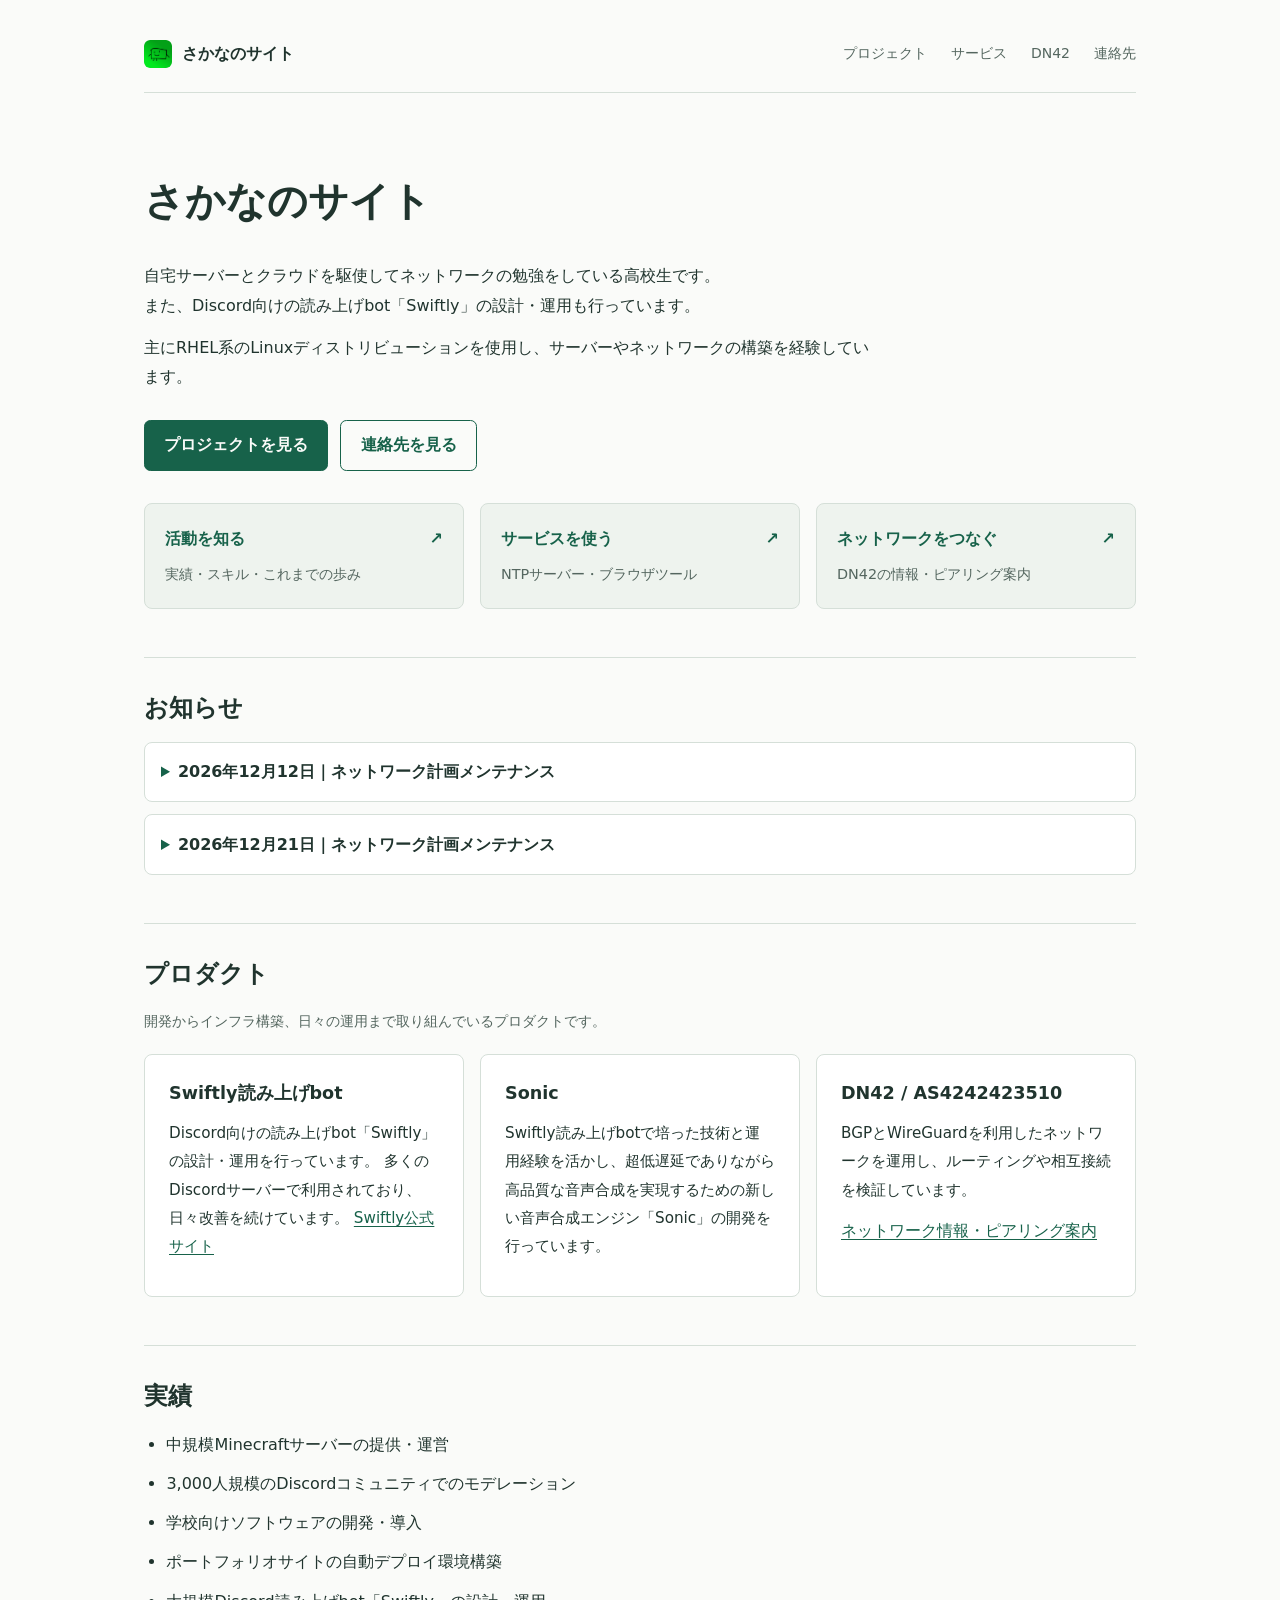
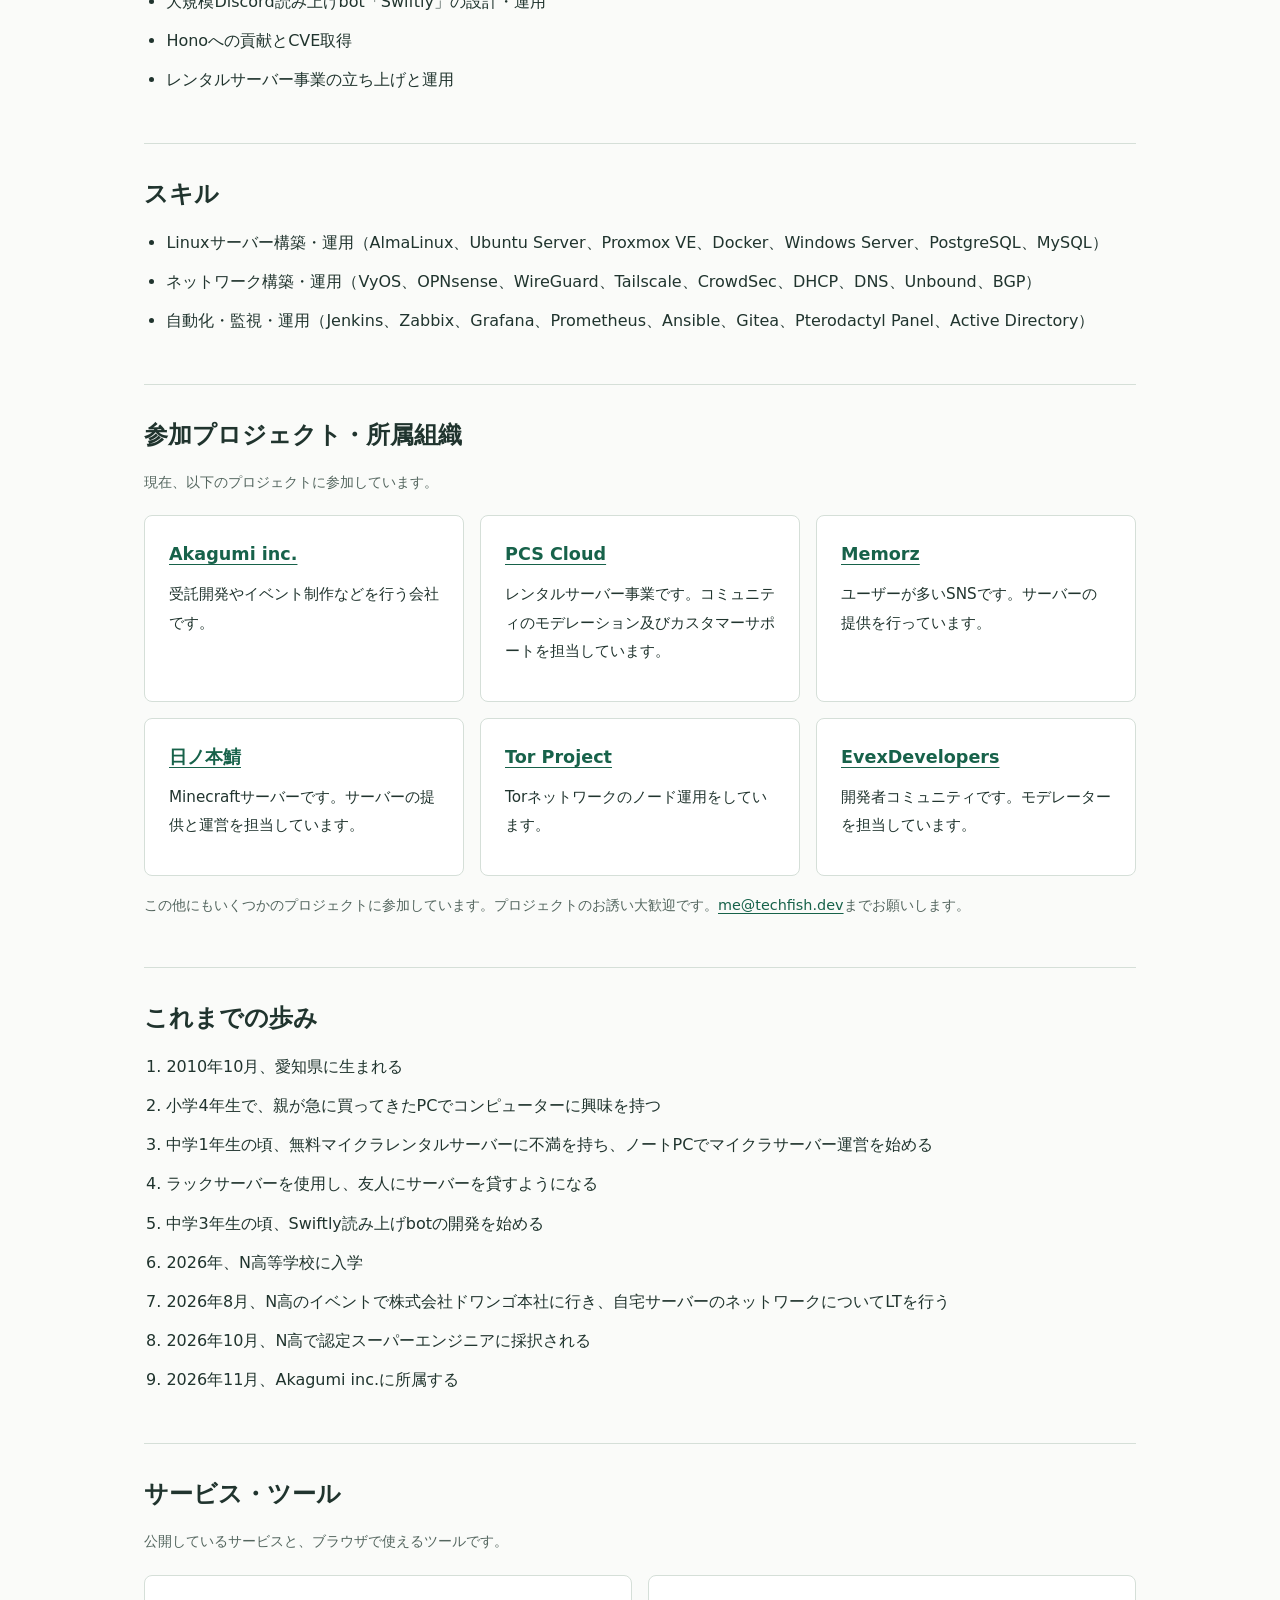
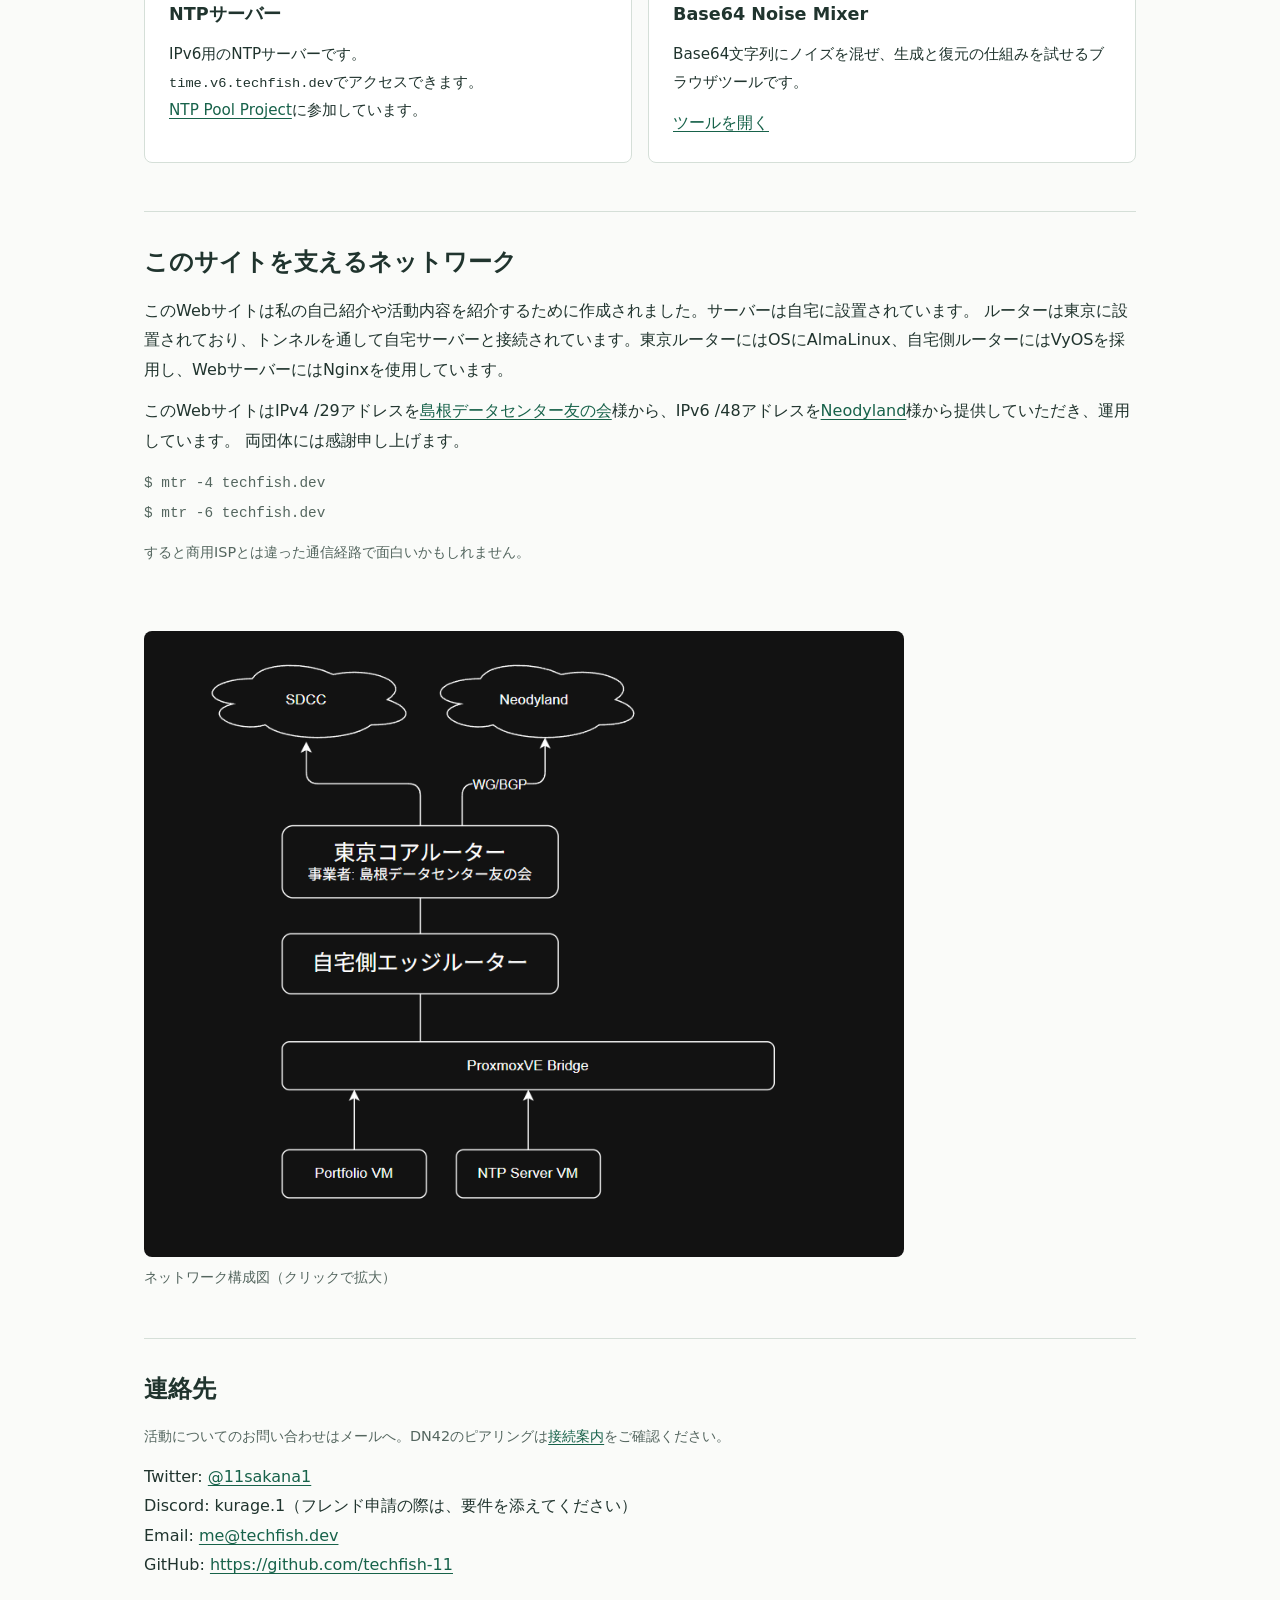
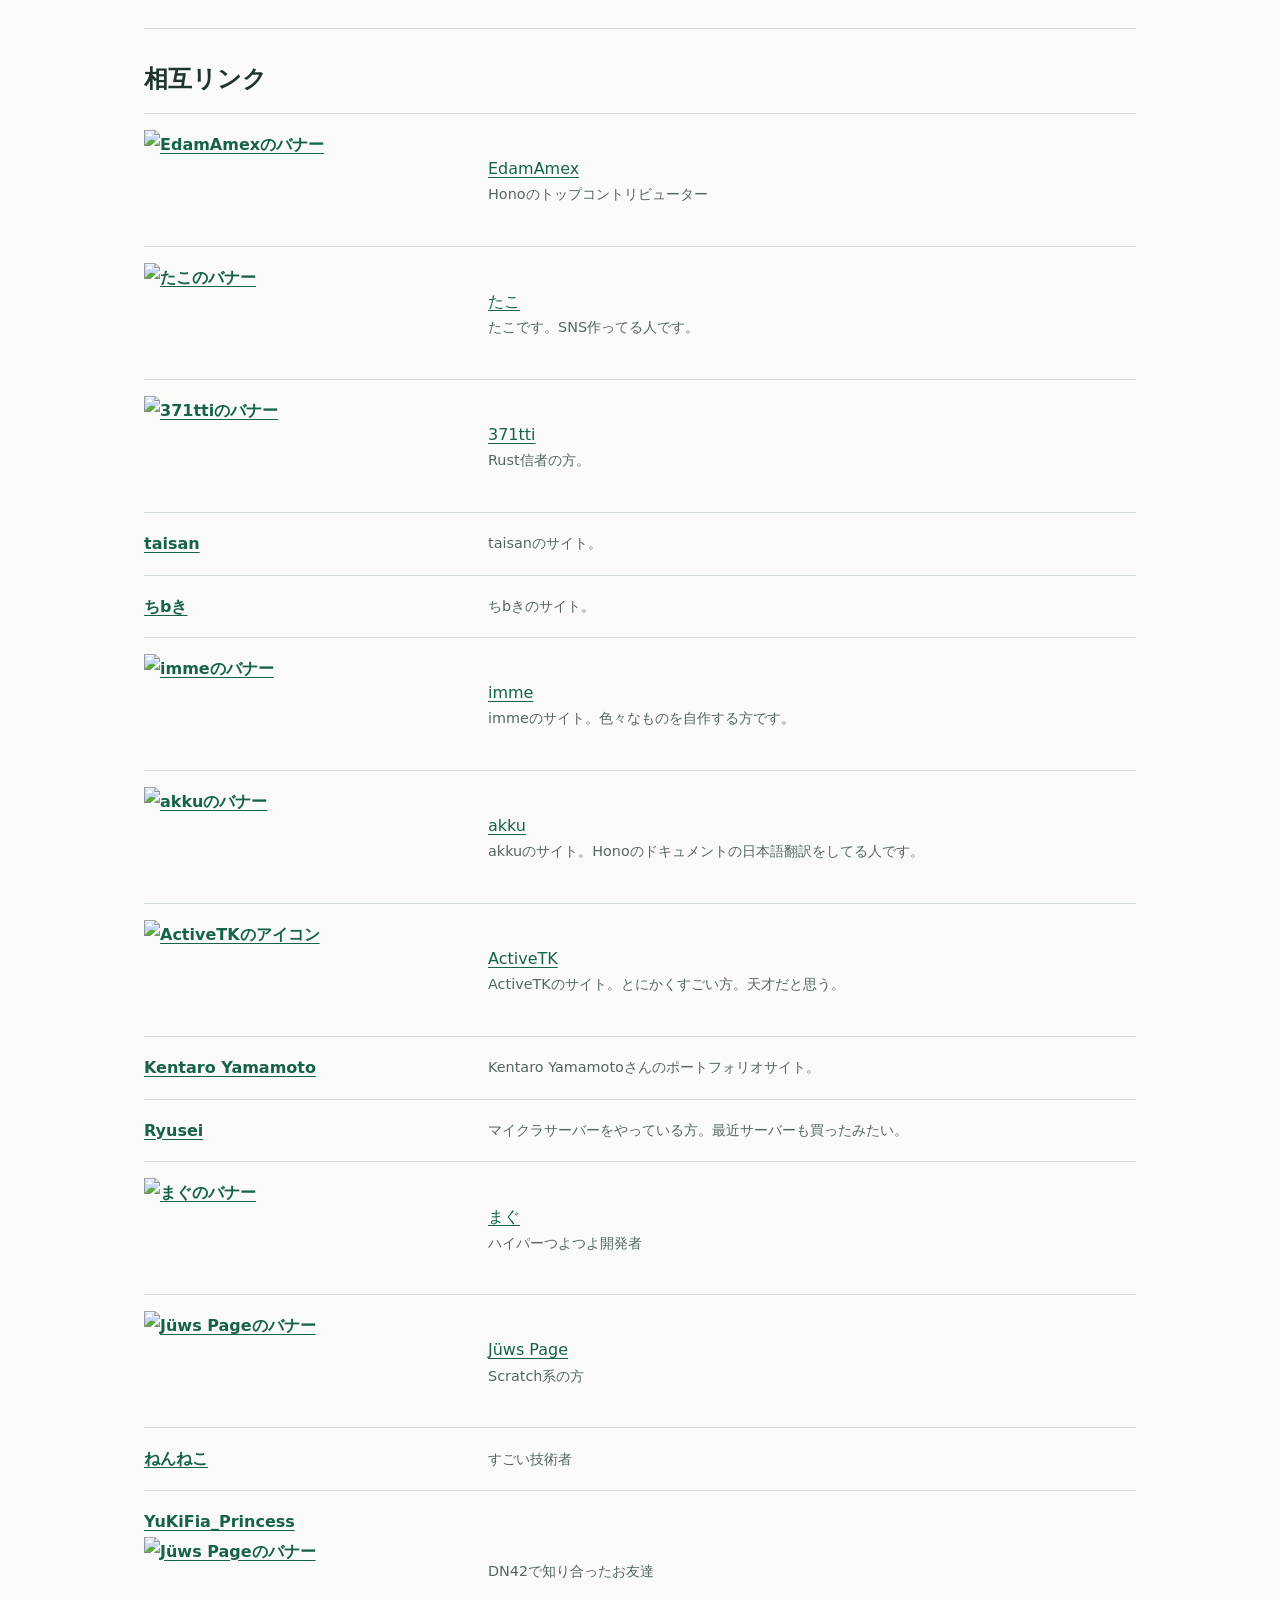
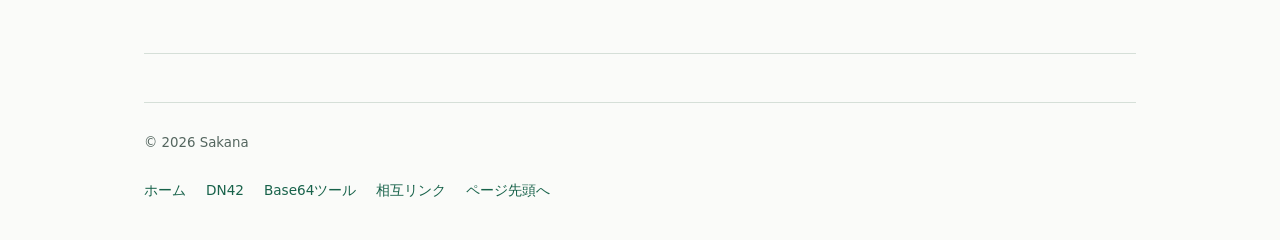
==== index.html @ 382dc741 "新しい経歴情報を追加：N高での認定スーパーエンジニア採択とAkagumi inc.への所属を記載" ====
<!DOCTYPE html>
<html lang="ja">
<head>
  <meta charset="utf-8">
  <meta name="viewport" content="width=device-width, initial-scale=1">

  <title>さかなのサイト</title>
  <meta
    name="description"
    content="さかなの個人サイトです。ホームサーバー、ネットワーク、Web開発など、取り組んでいることを紹介しています。"
  >
  <meta name="robots" content="index, follow, max-image-preview:large, max-snippet:-1, max-video-preview:-1">
  <meta name="author" content="Sakana">
  <meta name="theme-color" content="#ffffff" media="(prefers-color-scheme: light)">
  <meta name="theme-color" content="#181a1b" media="(prefers-color-scheme: dark)">
  <meta name="color-scheme" content="light dark">

  <link rel="canonical" href="https://techfish.dev/">
  <link rel="icon" href="/favicon.ico" sizes="any">

  <meta property="og:type" content="profile">
  <meta property="og:locale" content="ja_JP">
  <meta property="og:site_name" content="さかなのサイト">
  <meta property="og:title" content="さかなのサイト">
  <meta property="og:description" content="ホームサーバー、ネットワーク、Web開発など、取り組んでいることを紹介しています。">
  <meta property="og:url" content="https://techfish.dev/">
  <meta property="profile:username" content="techfish-11">
  <meta name="twitter:card" content="summary">
  <meta name="twitter:title" content="さかなのサイト">
  <meta name="twitter:description" content="ホームサーバー、ネットワーク、Web開発など、取り組んでいることを紹介しています。">

  <script type="application/ld+json">
  {
    "@context": "https://schema.org",
    "@graph": [
      {
        "@type": "WebSite",
        "@id": "https://techfish.dev/#website",
        "url": "https://techfish.dev/",
        "name": "さかなのサイト",
        "description": "ホームサーバー、ネットワーク、Web開発などについて紹介する個人サイト",
        "inLanguage": "ja-JP",
        "publisher": { "@id": "https://techfish.dev/#person" }
      },
      {
        "@type": "ProfilePage",
        "@id": "https://techfish.dev/#profile",
        "url": "https://techfish.dev/",
        "name": "さかなのプロフィール",
        "isPartOf": { "@id": "https://techfish.dev/#website" },
        "mainEntity": { "@id": "https://techfish.dev/#person" },
        "inLanguage": "ja-JP"
      },
      {
        "@type": "Person",
        "@id": "https://techfish.dev/#person",
        "name": "Sakana",
        "url": "https://techfish.dev/",
        "knowsAbout": ["Linux", "サーバー構築", "ネットワーク", "情報セキュリティ", "Web開発", "Discord Bot"],
        "sameAs": [
          "https://github.com/techfish-11",
          "https://twitter.com/11sakana1"
        ]
      }
    ]
  }
  </script>

  <link rel="stylesheet" href="/assets/site.css">
</head>

<body>
  <a class="skip-link" href="#main-content">本文へ移動</a>
  <header class="site-header">
    <a class="site-brand" href="/" aria-label="さかなのサイト ホーム">
      <img src="/favicon.ico" alt="" width="28" height="28" decoding="async">
      <span>さかなのサイト</span>
    </a>
    <nav class="site-nav" aria-label="メインナビゲーション">
      <a href="#projects">プロジェクト</a>
      <a href="#services">サービス</a>
      <a href="/dn42/">DN42</a>
      <a href="#contact">連絡先</a>
    </nav>
  </header>

  <main id="main-content" tabindex="-1">
    <section id="about" class="hero">
      <h1>さかなのサイト</h1>

      <p>
        自宅サーバーとクラウドを駆使してネットワークの勉強をしている高校生です。<br />
        また、Discord向けの読み上げbot「Swiftly」の設計・運用も行っています。
      </p>

      <p>
        主にRHEL系のLinuxディストリビューションを使用し、サーバーやネットワークの構築を経験しています。
      </p>
      <div class="hero-actions">
        <a class="button" href="#projects">プロジェクトを見る</a>
        <a class="button button--secondary" href="#contact">連絡先を見る</a>
      </div>
      <nav class="quick-links" aria-label="目的別の案内">
        <a href="#achievements"><strong>活動を知る <span aria-hidden="true">↗</span></strong><span>実績・スキル・これまでの歩み</span></a>
        <a href="#services"><strong>サービスを使う <span aria-hidden="true">↗</span></strong><span>NTPサーバー・ブラウザツール</span></a>
        <a href="/dn42/"><strong>ネットワークをつなぐ <span aria-hidden="true">↗</span></strong><span>DN42の情報・ピアリング案内</span></a>
      </nav>
    </section>

    <section id="news" aria-labelledby="news-heading">
      <h2 id="news-heading">お知らせ</h2>

      <details class="notice">
        <summary>2026年12月12日｜ネットワーク計画メンテナンス</summary>
        <div class="notice__body">
          <p>2026年12月12日8時から20時に、上流ネットワークのメンテナンスが行われるため、ポートフォリオとNTPサーバーが一時的に利用不可能になります。</p>
        </div>
      </details>
      <details class="notice">
        <summary>2026年12月21日｜ネットワーク計画メンテナンス</summary>
        <div class="notice__body">
          <p>2026年12月21日8時から20時に、上流ネットワークのメンテナンスが行われるため、ポートフォリオとNTPサーバーが一時的に利用不可能になります。</p>
        </div>
      </details>

    </section>

    <section id="projects">
      <h2>プロダクト</h2>
      <p class="section-intro">開発からインフラ構築、日々の運用まで取り組んでいるプロダクトです。</p>
      <div class="project-grid">
      <article id="swiftly" class="card">
      <h3>Swiftly読み上げbot</h3>

      <p>
        Discord向けの読み上げbot「Swiftly」の設計・運用を行っています。
        多くのDiscordサーバーで利用されており、日々改善を続けています。
        <a href="https://swiftlybot.com" target="_blank" rel="noopener noreferrer">Swiftly公式サイト</a>
      </p>
      </article>

      <article id="sakana-net" class="card">
      <h3>Sonic</h3>

      <p>
        Swiftly読み上げbotで培った技術と運用経験を活かし、超低遅延でありながら高品質な音声合成を実現するための新しい音声合成エンジン「Sonic」の開発を行っています。
      </p>
      </article>

      <article class="card">
        <h3>DN42 / AS4242423510</h3>
        <p>BGPとWireGuardを利用したネットワークを運用し、ルーティングや相互接続を検証しています。</p>
        <a href="/dn42/">ネットワーク情報・ピアリング案内</a>
      </article>
      </div>
    </section>

    <section id="achievements">
      <h2>実績</h2>

      <ul class="plain-list">
        <li>中規模Minecraftサーバーの提供・運営</li>
        <li>3,000人規模のDiscordコミュニティでのモデレーション</li>
        <li>学校向けソフトウェアの開発・導入</li>
        <li>ポートフォリオサイトの自動デプロイ環境構築</li>
        <li>大規模Discord読み上げbot「Swiftly」の設計・運用</li>
        <li>Honoへの貢献とCVE取得</li>
        <li>レンタルサーバー事業の立ち上げと運用</li>
      </ul>
    </section>

    <section id="skills">
      <h2>スキル</h2>

      <ul class="plain-list">
        <li>Linuxサーバー構築・運用（AlmaLinux、Ubuntu Server、Proxmox VE、Docker、Windows Server、PostgreSQL、MySQL）</li>
        <li>ネットワーク構築・運用（VyOS、OPNsense、WireGuard、Tailscale、CrowdSec、DHCP、DNS、Unbound、BGP）</li>
        <li>自動化・監視・運用（Jenkins、Zabbix、Grafana、Prometheus、Ansible、Gitea、Pterodactyl Panel、Active Directory）</li>
      </ul>
    </section>

    <section id="join-projects" aria-labelledby="join-projects-heading">
      <h2 id="join-projects-heading">参加プロジェクト・所属組織</h2>
      <p class="section-intro">現在、以下のプロジェクトに参加しています。</p>

      <ul class="project-grid" role="list">
        <li class="card">
          <h3><a href="https://akagumi.co.jp/" target="_blank" rel="noopener noreferrer">Akagumi inc.</a></h3>
          <p>受託開発やイベント制作などを行う会社です。</p>
        </li>

        <li class="card">
          <h3><a href="https://pcs-cloud.jp/" target="_blank" rel="noopener noreferrer">PCS Cloud</a></h3>
          <p>レンタルサーバー事業です。コミュニティのモデレーション及びカスタマーサポートを担当しています。</p>
        </li>
        <li class="card">
          <h3><a href="https://collapse.jp/" target="_blank" rel="noopener noreferrer">Memorz</a></h3>
          <p>ユーザーが多いSNSです。サーバーの提供を行っています。</p>
        </li>
        <li class="card">
          <h3><a href="https://discord.gg/bRQgBYSH5R" target="_blank" rel="noopener noreferrer">日ノ本鯖</a></h3>
          <p>Minecraftサーバーです。サーバーの提供と運営を担当しています。</p>
        </li>
        <li class="card">
          <h3><a href="https://www.torproject.org/" target="_blank" rel="noopener noreferrer">Tor Project</a></h3>
          <p>Torネットワークのノード運用をしています。</p>
        </li>
        <li class="card">
          <h3><a href="https://evex.land" target="_blank" rel="noopener noreferrer">EvexDevelopers</a></h3>
          <p>開発者コミュニティです。モデレーターを担当しています。</p>
        </li>
      </ul>
      <p class="note">この他にもいくつかのプロジェクトに参加しています。プロジェクトのお誘い大歓迎です。<a href="mailto:me@techfish.dev">me@techfish.dev</a>までお願いします。</p>

    </section>

    <section id="life">
      <h2>これまでの歩み</h2>

      <ol class="plain-list">
        <li>2010年10月、愛知県に生まれる</li>
        <li>小学4年生で、親が急に買ってきたPCでコンピューターに興味を持つ</li>
        <li>中学1年生の頃、無料マイクラレンタルサーバーに不満を持ち、ノートPCでマイクラサーバー運営を始める</li>
        <li>ラックサーバーを使用し、友人にサーバーを貸すようになる</li>
        <li>中学3年生の頃、Swiftly読み上げbotの開発を始める</li>
        <li>2026年、N高等学校に入学</li>
        <li>2026年8月、N高のイベントで株式会社ドワンゴ本社に行き、自宅サーバーのネットワークについてLTを行う</li>
        <li>2026年10月、N高で認定スーパーエンジニアに採択される</li>
        <li>2026年11月、Akagumi inc.に所属する</li>
      </ol>
    </section>

    <section id="services">
      <h2>サービス・ツール</h2>
      <p class="section-intro">公開しているサービスと、ブラウザで使えるツールです。</p>
      <div class="project-grid">

      <article id="ntp-server" class="card">
      <h3>NTPサーバー</h3>

      <p>
        IPv6用のNTPサーバーです。<br />
        <code>time.v6.techfish.dev</code>でアクセスできます。<br />
        <a href="https://www.ntppool.org/scores/2402:2f60:c202:201:be24:11ff:fe12:a8ed" target="_blank" rel="noopener noreferrer">NTP Pool Project</a>に参加しています。
      </p>
      </article>

      <article class="card">
        <h3>Base64 Noise Mixer</h3>
        <p>Base64文字列にノイズを混ぜ、生成と復元の仕組みを試せるブラウザツールです。</p>
        <a href="/base64.html">ツールを開く</a>
      </article>
      </div>
    </section>

    <section id="network">
      <h2>このサイトを支えるネットワーク</h2>
      <p>
        このWebサイトは私の自己紹介や活動内容を紹介するために作成されました。サーバーは自宅に設置されています。
        ルーターは東京に設置されており、トンネルを通して自宅サーバーと接続されています。東京ルーターにはOSにAlmaLinux、自宅側ルーターにはVyOSを採用し、WebサーバーにはNginxを使用しています。
      </p>
      <p>
        このWebサイトはIPv4 /29アドレスを<a href="https://www.sdconw.com/" target="_blank" rel="noopener noreferrer">島根データセンター友の会</a>様から、IPv6 /48アドレスを<a href="https://neody.ad.jp/" target="_blank" rel="noopener noreferrer">Neodyland</a>様から提供していただき、運用しています。
        両団体には感謝申し上げます。
      </p>

      <code class="note">$ mtr -4 techfish.dev</code>
      <br />
      <code class="note">$ mtr -6 techfish.dev</code>
      <p class="note">すると商用ISPとは違った通信経路で面白いかもしれません。</p>

      <br />

      <figure>
        <a href="/images/network-diagram.png" target="_blank" rel="noopener noreferrer">
          <img src="/images/network-diagram.png" alt="ネットワーク構成図" loading="lazy" decoding="async">
        </a>
        <figcaption>ネットワーク構成図（クリックで拡大）</figcaption>
      </figure>
    </section>

    <section id="contact">
      <h2>連絡先</h2>
      <p class="section-intro">活動についてのお問い合わせはメールへ。DN42のピアリングは<a href="/dn42/#peering">接続案内</a>をご確認ください。</p>

      <p>
        Twitter: <a href="https://twitter.com/11sakana1" target="_blank" rel="noopener noreferrer">@11sakana1</a>
        <br>
        Discord: kurage.1（フレンド申請の際は、要件を添えてください）
        <br>
        Email: <a href="mailto:me@techfish.dev">me@techfish.dev</a>
        <br>
        GitHub: <a href="https://github.com/techfish-11" target="_blank" rel="noopener noreferrer">https://github.com/techfish-11</a>
      </p>
    </section>

    <section id="links">
      <h2>相互リンク</h2>

      <div class="friend-links">
        <article class="friend-link">
          <a class="friend-link__banner" href="https://edamamex.dev/" target="_blank" rel="noopener noreferrer"><img src="https://cdn.edamamex.dev/banner.png?external" alt="EdamAmexのバナー" loading="lazy" decoding="async" referrerpolicy="no-referrer"></a>
          <div class="friend-link__body"><a href="https://edamamex.dev/" target="_blank" rel="noopener noreferrer">EdamAmex</a><p>Honoのトップコントリビューター</p></div>
        </article>
        <article class="friend-link">
          <a class="friend-link__banner" href="https://info.takos.jp/" target="_blank" rel="noopener noreferrer"><img src="https://info.takos.jp/banner.png" alt="たこのバナー" loading="lazy" decoding="async" referrerpolicy="no-referrer"></a>
          <div class="friend-link__body"><a href="https://info.takos.jp/" target="_blank" rel="noopener noreferrer">たこ</a><p>たこです。SNS作ってる人です。</p></div>
        </article>
        <article class="friend-link">
          <a class="friend-link__banner" href="https://371tti.net/" target="_blank" rel="noopener noreferrer"><img src="https://371tti.net/banner.png" alt="371ttiのバナー" loading="lazy" decoding="async" referrerpolicy="no-referrer"></a>
          <div class="friend-link__body"><a href="https://371tti.net/" target="_blank" rel="noopener noreferrer">371tti</a><p>Rust信者の方。</p></div>
        </article>
        <article class="friend-link">
          <a class="friend-link__banner" href="https://taisan11.dev/" target="_blank" rel="noopener noreferrer">taisan</a>
          <div class="friend-link__body"><p>taisanのサイト。</p></div>
        </article>
        <article class="friend-link">
          <a class="friend-link__banner" href="https://prmgg.github.io/" target="_blank" rel="noopener noreferrer">ちbき</a>
          <div class="friend-link__body"><p>ちbきのサイト。</p></div>
        </article>
        <article class="friend-link">
          <a class="friend-link__banner" href="https://imme.kotoca.net/" target="_blank" rel="noopener noreferrer"><img src="https://imme.kotoca.net/banner.png" alt="immeのバナー" loading="lazy" decoding="async" referrerpolicy="no-referrer"></a>
          <div class="friend-link__body"><a href="https://imme.kotoca.net/" target="_blank" rel="noopener noreferrer">imme</a><p>immeのサイト。色々なものを自作する方です。</p></div>
        </article>
        <article class="friend-link">
          <a class="friend-link__banner" href="https://akku1139.github.io/" target="_blank" rel="noopener noreferrer"><img src="https://akku1139.github.io/banners/320x100.png" alt="akkuのバナー" loading="lazy" decoding="async" referrerpolicy="no-referrer"></a>
          <div class="friend-link__body"><a href="https://akku1139.github.io/" target="_blank" rel="noopener noreferrer">akku</a><p>akkuのサイト。Honoのドキュメントの日本語翻訳をしてる人です。</p></div>
        </article>
        <article class="friend-link">
          <a class="friend-link__banner" href="https://activetk.jp/" target="_blank" rel="noopener noreferrer"><img src="https://www.activetk.jp/icon/index_150_150.ico" alt="ActiveTKのアイコン" loading="lazy" decoding="async" referrerpolicy="no-referrer"></a>
          <div class="friend-link__body"><a href="https://activetk.jp/" target="_blank" rel="noopener noreferrer">ActiveTK</a><p>ActiveTKのサイト。とにかくすごい方。天才だと思う。</p></div>
        </article>
        <article class="friend-link">
          <a class="friend-link__banner" href="https://serken.tech/" target="_blank" rel="noopener noreferrer">Kentaro Yamamoto</a>
          <div class="friend-link__body"><p>Kentaro Yamamotoさんのポートフォリオサイト。</p></div>
        </article>
        <article class="friend-link">
          <a class="friend-link__banner" href="https://ryusei.space/" target="_blank" rel="noopener noreferrer">Ryusei</a>
          <div class="friend-link__body"><p>マイクラサーバーをやっている方。最近サーバーも買ったみたい。</p></div>
        </article>
        <article class="friend-link">
          <a class="friend-link__banner" href="https://m4gu.dev/" target="_blank" rel="noopener noreferrer"><img src="https://m4gu.dev/magu.png" alt="まぐのバナー" loading="lazy" decoding="async" referrerpolicy="no-referrer"></a>
          <div class="friend-link__body"><a href="https://m4gu.dev/" target="_blank" rel="noopener noreferrer">まぐ</a><p>ハイパーつよつよ開発者</p></div>
        </article>
        <article class="friend-link">
          <a class="friend-link__banner" href="https://drsb.f5.si/" target="_blank" rel="noopener noreferrer"><img src="https://drsb.f5.si/img/banner.png" alt="Jüws Pageのバナー" loading="lazy" decoding="async" referrerpolicy="no-referrer"></a>
          <div class="friend-link__body"><a href="https://drsb.f5.si/" target="_blank" rel="noopener noreferrer">Jüws Page</a><p>Scratch系の方</p></div>
        </article>
        <article class="friend-link">
          <a class="friend-link__banner" href="https://nennneko5787.net/" target="_blank" rel="noopener noreferrer">ねんねこ</a>
          <div class="friend-link__body"><p>すごい技術者</p></div>
        </article>
        <article class="friend-link">
          <a class="friend-link__banner" href="https://www.xiaohuang.xyz/ " target="_blank" rel="noopener noreferrer">YuKiFia_Princess<img src="https://cdn.yukifia.moe/www.xiaohuang.xyz/favicon.ico" alt="Jüws Pageのバナー" loading="lazy" decoding="async" referrerpolicy="no-referrer"></a>
          <div class="friend-link__body"><p>DN42で知り合ったお友達</p></div>
        </article>

      </div>
    </section>
  </main>

  <footer>
    <small>© 2026 Sakana</small>
    <nav aria-label="フッターナビゲーション"><a href="/">ホーム</a><a href="/dn42/">DN42</a><a href="/base64.html">Base64ツール</a><a href="/#links">相互リンク</a><a href="#main-content">ページ先頭へ</a></nav>
  </footer>
<!-- Google tag (gtag.js) -->
<script async src="https://www.googletagmanager.com/gtag/js?id=G-7VX4RYVRDR"></script>
<script>
  window.dataLayer = window.dataLayer || [];
  function gtag(){dataLayer.push(arguments);}
  gtag('js', new Date());

  gtag('config', 'G-7VX4RYVRDR');
</script>
</body>
</html>
---- assets/site.css ----
:root {
  color-scheme: light dark;
  --background: #fafbf9;
  --surface: #ffffff;
  --text: #20342e;
  --muted: #54665f;
  --link: #17624a;
  --border: #d5dfd8;
  --soft: #eef3ee;
}

@media (prefers-color-scheme: dark) {
  :root {
    --background: #141c19;
    --surface: #1b2621;
    --text: #e4ece6;
    --muted: #b0c1b6;
    --link: #91d8b7;
    --border: #3d5145;
    --soft: #24362c;
  }
}

* { box-sizing: border-box; }
html { scroll-behavior: smooth; }
body {
  max-width: 1040px;
  margin: 0 auto;
  padding: 2rem 1.5rem;
  color: var(--text);
  background: var(--background);
  font-family: system-ui, -apple-system, BlinkMacSystemFont, "Segoe UI", "Noto Sans JP", sans-serif;
  line-height: 1.85;
  overflow-wrap: anywhere;
}
header { padding-bottom: 1.5rem; border-bottom: 1px solid var(--border); }
.site-name { margin: 0; font-size: 1.25rem; font-weight: 750; }
.site-name, .site-name a { color: var(--text); text-decoration: none; }
.site-name span { margin-left: 1rem; color: var(--muted); font-size: .7rem; letter-spacing: .14em; }
nav { display: flex; flex-wrap: wrap; gap: .5rem 1.25rem; margin-top: 1rem; }
nav a { padding: .35rem 0; text-decoration: none; }
nav a:hover { text-decoration: underline; }
.site-header {
  display: flex;
  align-items: center;
  justify-content: space-between;
  flex-wrap: wrap;
  gap: .75rem 2rem;
  padding-bottom: 1rem;
}
.site-brand {
  display: inline-flex;
  align-items: center;
  gap: .65rem;
  min-height: 44px;
  color: var(--text);
  font-size: 1rem;
  font-weight: 700;
  text-decoration: none;
  white-space: nowrap;
}
.site-brand img { display: block; flex-shrink: 0; border-radius: 6px; }
.site-brand:hover { color: var(--link); }
.site-nav { align-items: center; gap: .25rem 1.5rem; margin: 0; }
.site-nav a {
  display: inline-flex;
  align-items: center;
  min-height: 44px;
  color: var(--muted);
  font-size: .875rem;
  font-weight: 500;
  white-space: nowrap;
}
.site-nav a:hover { color: var(--link); }
main { padding: 2rem 0 3rem; }
main:focus { outline: none; }
section { scroll-margin-top: 1.5rem; }
section + section { margin-top: 3rem; padding-top: 2rem; border-top: 1px solid var(--border); }
h1 { font-size: clamp(1.75rem, 5vw, 2.5rem); line-height: 1.35; }
h2 { margin: 0 0 1rem; font-size: 1.5rem; line-height: 1.5; }
h3 { margin: 0 0 .75rem; font-size: 1.1rem; line-height: 1.6; }
p { margin: .75rem 0; }
a { color: var(--link); text-underline-offset: .2em; }
a:hover { text-decoration-thickness: 2px; }
a:focus-visible, summary:focus-visible { outline: 3px solid var(--link); outline-offset: 4px; border-radius: 2px; }
.eyebrow { color: var(--muted); font-size: .75rem; font-weight: 700; letter-spacing: .16em; }
.hero { padding-top: 1rem; }
.hero h2 { margin: 1rem 0 1.5rem; font-size: clamp(1.9rem, 5vw, 3.3rem); letter-spacing: -.03em; line-height: 1.45; }
.hero > p:not(.eyebrow) { max-width: 46rem; }
.hero-actions { display: flex; flex-wrap: wrap; gap: .75rem; margin: 1.75rem 0 2rem; }
.button { display: inline-flex; align-items: center; justify-content: center; min-height: 44px; padding: .6rem 1.2rem; border: 1px solid var(--link); border-radius: .4rem; background: var(--link); color: var(--background); font-weight: 650; text-decoration: none; }
.button--secondary { color: var(--link); background: transparent; }
.quick-links { display: grid; grid-template-columns: repeat(3, minmax(0, 1fr)); gap: 1rem; }
.quick-links a { display: flex; flex-direction: column; gap: .5rem; padding: 1.25rem; background: var(--soft); border: 1px solid var(--border); border-radius: .5rem; }
.quick-links strong { display: flex; justify-content: space-between; gap: .5rem; }
.quick-links a > span, .section-intro, .note { color: var(--muted); font-size: .9rem; }
.project-grid { display: grid; grid-template-columns: repeat(auto-fit, minmax(min(100%, 260px), 1fr)); gap: 1rem; margin-top: 1.25rem; padding-left: 0; list-style: none; }
.card { padding: 1.5rem; background: var(--surface); border: 1px solid var(--border); border-radius: .5rem; }
.card p { font-size: .95rem; }
.notice { border: 1px solid var(--border); background: var(--surface); border-radius: .5rem; overflow-wrap: anywhere; }
.notice + .notice { margin-top: .75rem; }
.notice summary { padding: .9rem 1rem; cursor: pointer; font-weight: 600; }
.notice summary::marker { color: var(--link); }
.notice summary:focus-visible { outline-offset: -3px; }
.notice[open] summary { border-bottom: 1px solid var(--border); }
.notice__body { padding: .25rem 1rem .75rem; }
.skip-link { position: absolute; top: 0; left: -9999px; padding: .75rem 1rem; color: var(--background); background: var(--text); z-index: 1; }
.skip-link:focus { left: 0; }
.plain-list { padding-left: 1.4rem; }
.plain-list li + li { margin-top: .6rem; }
figure { margin: 1.5rem 0 0; }
figure img { display: block; width: 100%; max-width: 760px; height: auto; border-radius: .5rem; }
figcaption { margin-top: .5rem; color: var(--muted); font-size: .85rem; }
code { font-family: ui-monospace, Consolas, monospace; font-size: .9em; }
.network-details { margin: 1rem 0 0; border-top: 1px solid var(--border); }
.network-details div { display: grid; grid-template-columns: minmax(9rem, 1fr) 2fr; gap: 1rem; padding: .75rem 0; border-bottom: 1px solid var(--border); }
.network-details dt { font-weight: 700; }
.network-details dd { min-width: 0; margin: 0; overflow-wrap: anywhere; }
.friend-links { margin-top: 1rem; }
.friend-link { display: flex; align-items: center; gap: 1.5rem; padding: 1rem 0; border-bottom: 1px solid var(--border); }
.friend-link:first-child { border-top: 1px solid var(--border); }
.friend-link__banner { flex: 0 0 320px; display: inline-block; font-weight: 700; }
.friend-link__banner img { display: block; width: 320px; max-width: 100%; height: 100px; object-fit: contain; object-position: left center; }
.friend-link__body { min-width: 0; }
.friend-link__body p { margin: 0; color: var(--muted); font-size: .9rem; line-height: 1.6; }
footer { padding-top: 1.5rem; color: var(--muted); border-top: 1px solid var(--border); }
footer nav { font-size: .85rem; }
@media (max-width: 700px) {
  body { padding: 1.25rem 1rem; }
  .quick-links { grid-template-columns: 1fr; }
  .quick-links a { padding: 1rem; }
  nav { gap: .25rem 1rem; }
  nav a { min-height: 44px; display: inline-flex; align-items: center; }
  .site-header { gap: .25rem; padding-bottom: .75rem; }
  .site-nav { width: 100%; gap: .25rem 1.25rem; }
  .friend-link { align-items: flex-start; flex-direction: column; gap: .75rem; }
  .friend-link__banner { flex-basis: auto; max-width: 100%; }
  .network-details div { grid-template-columns: 1fr; gap: .15rem; }
}
@media (prefers-reduced-motion: reduce) {
  html { scroll-behavior: auto; }
}
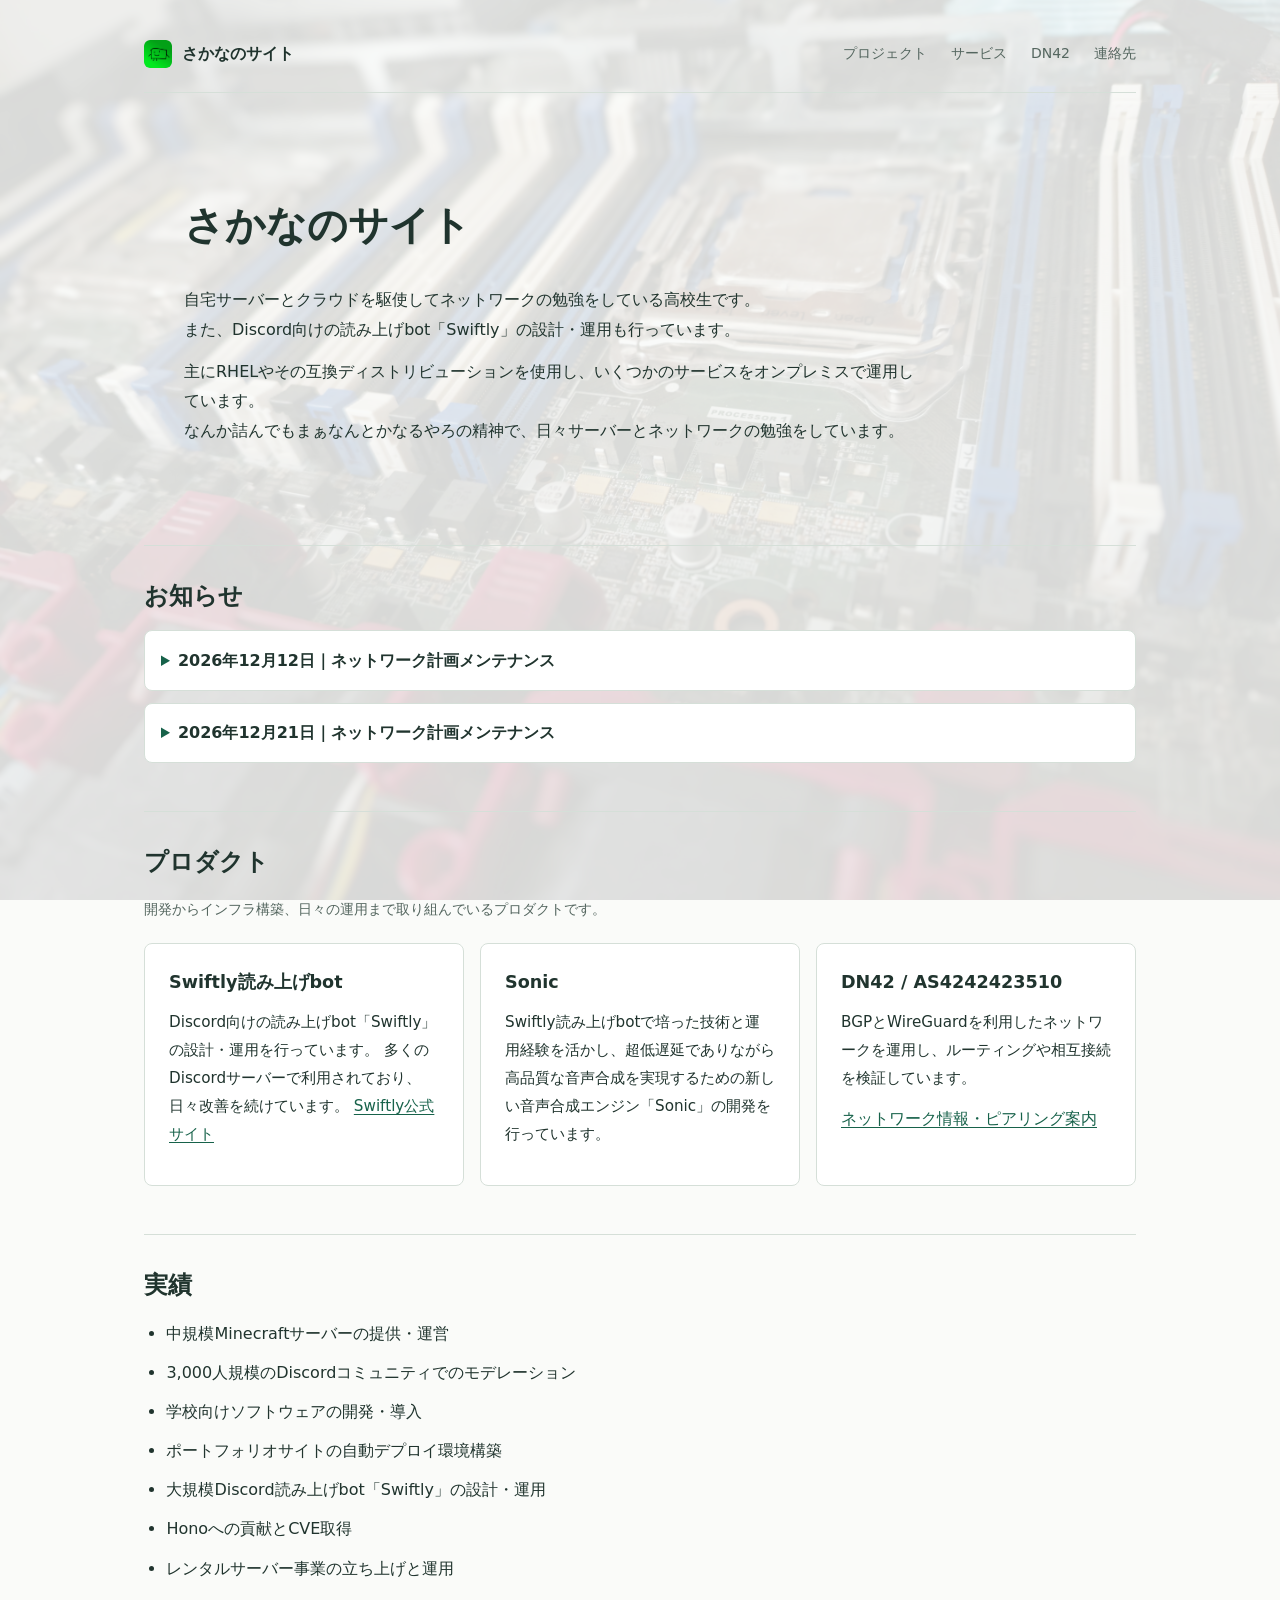
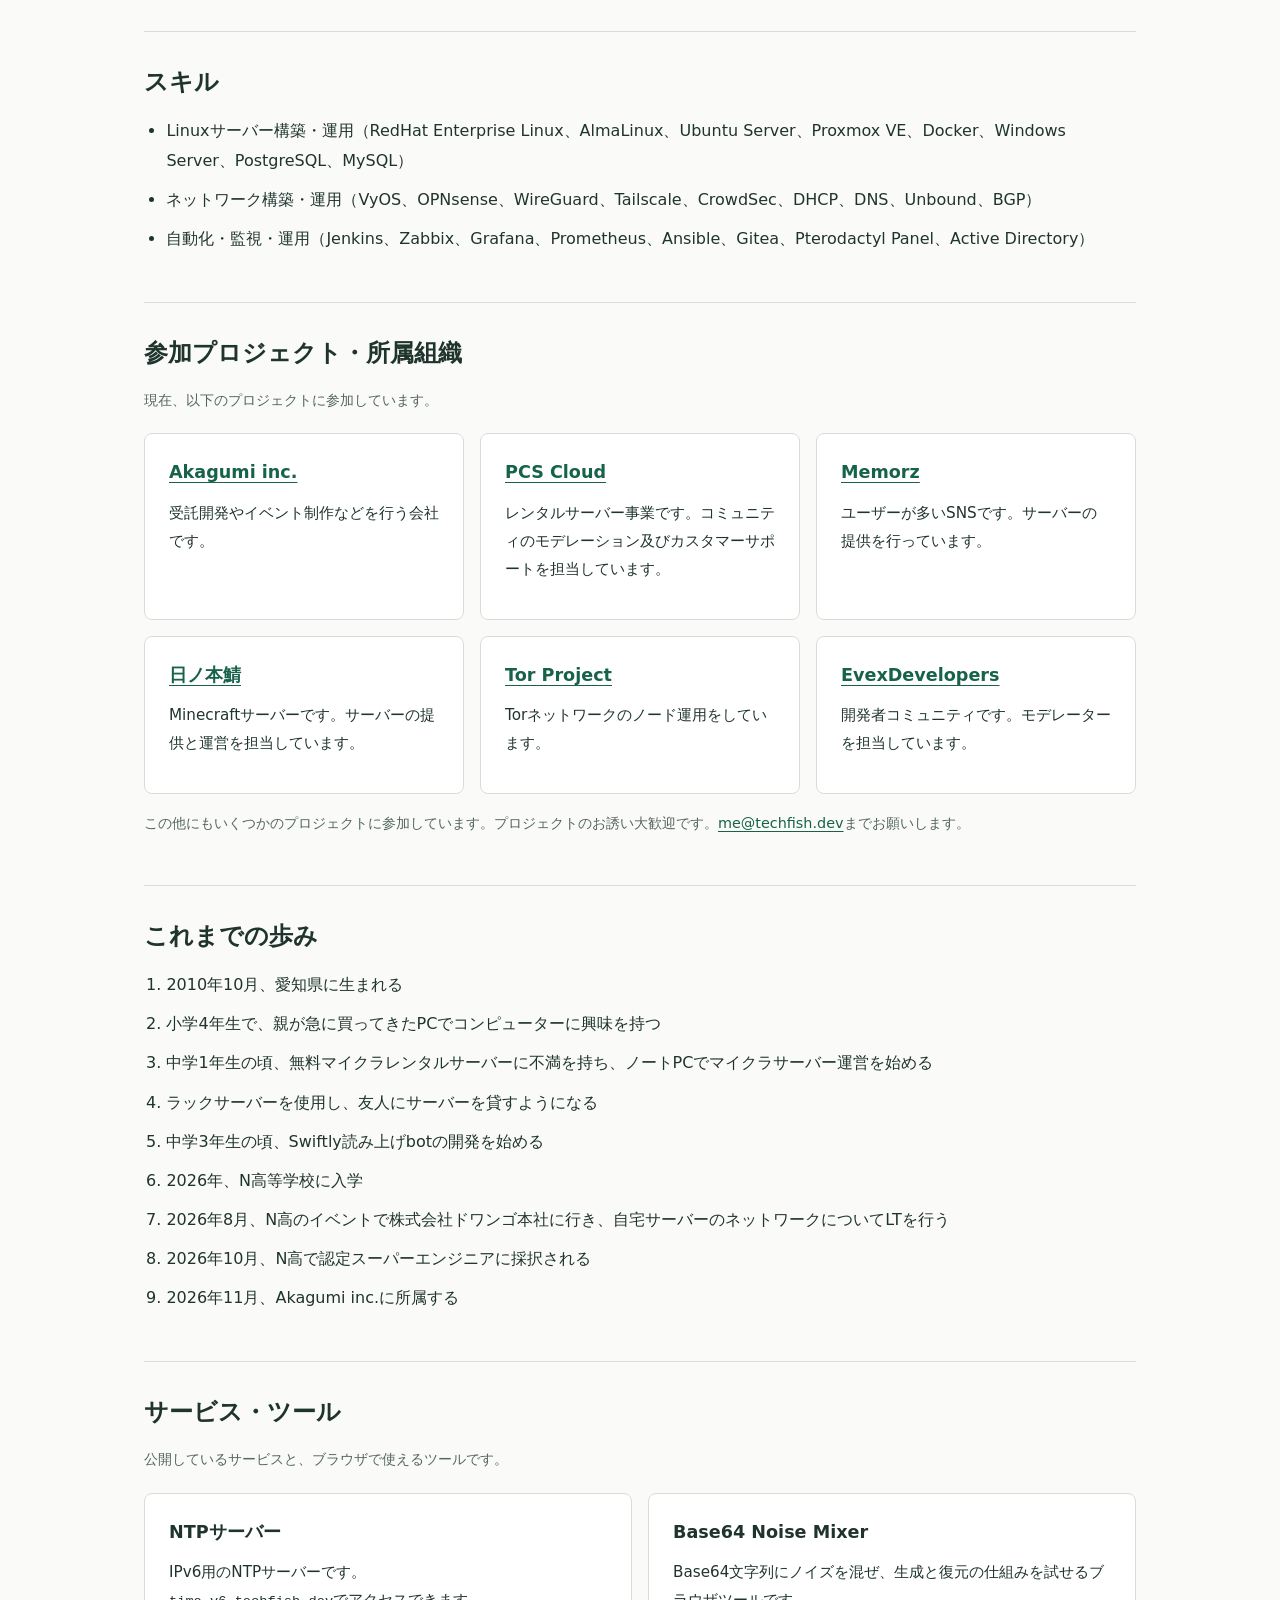
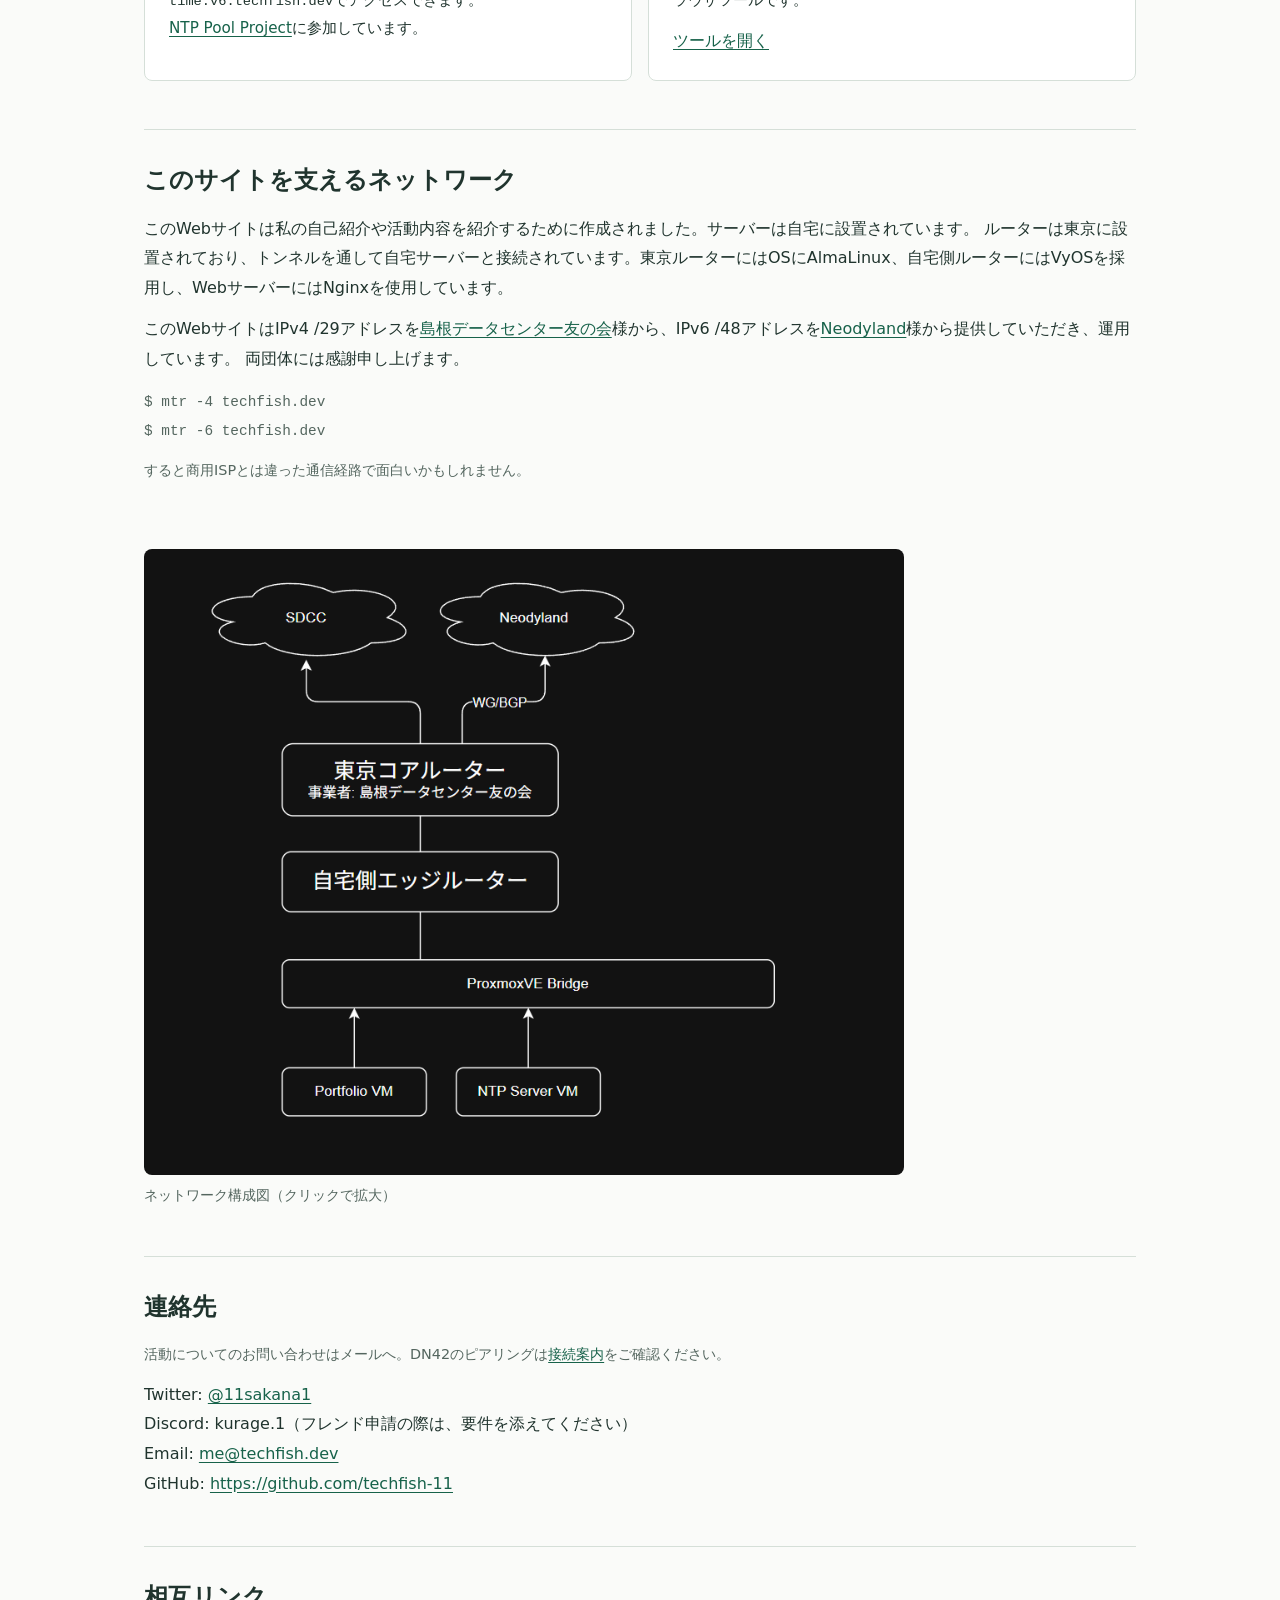
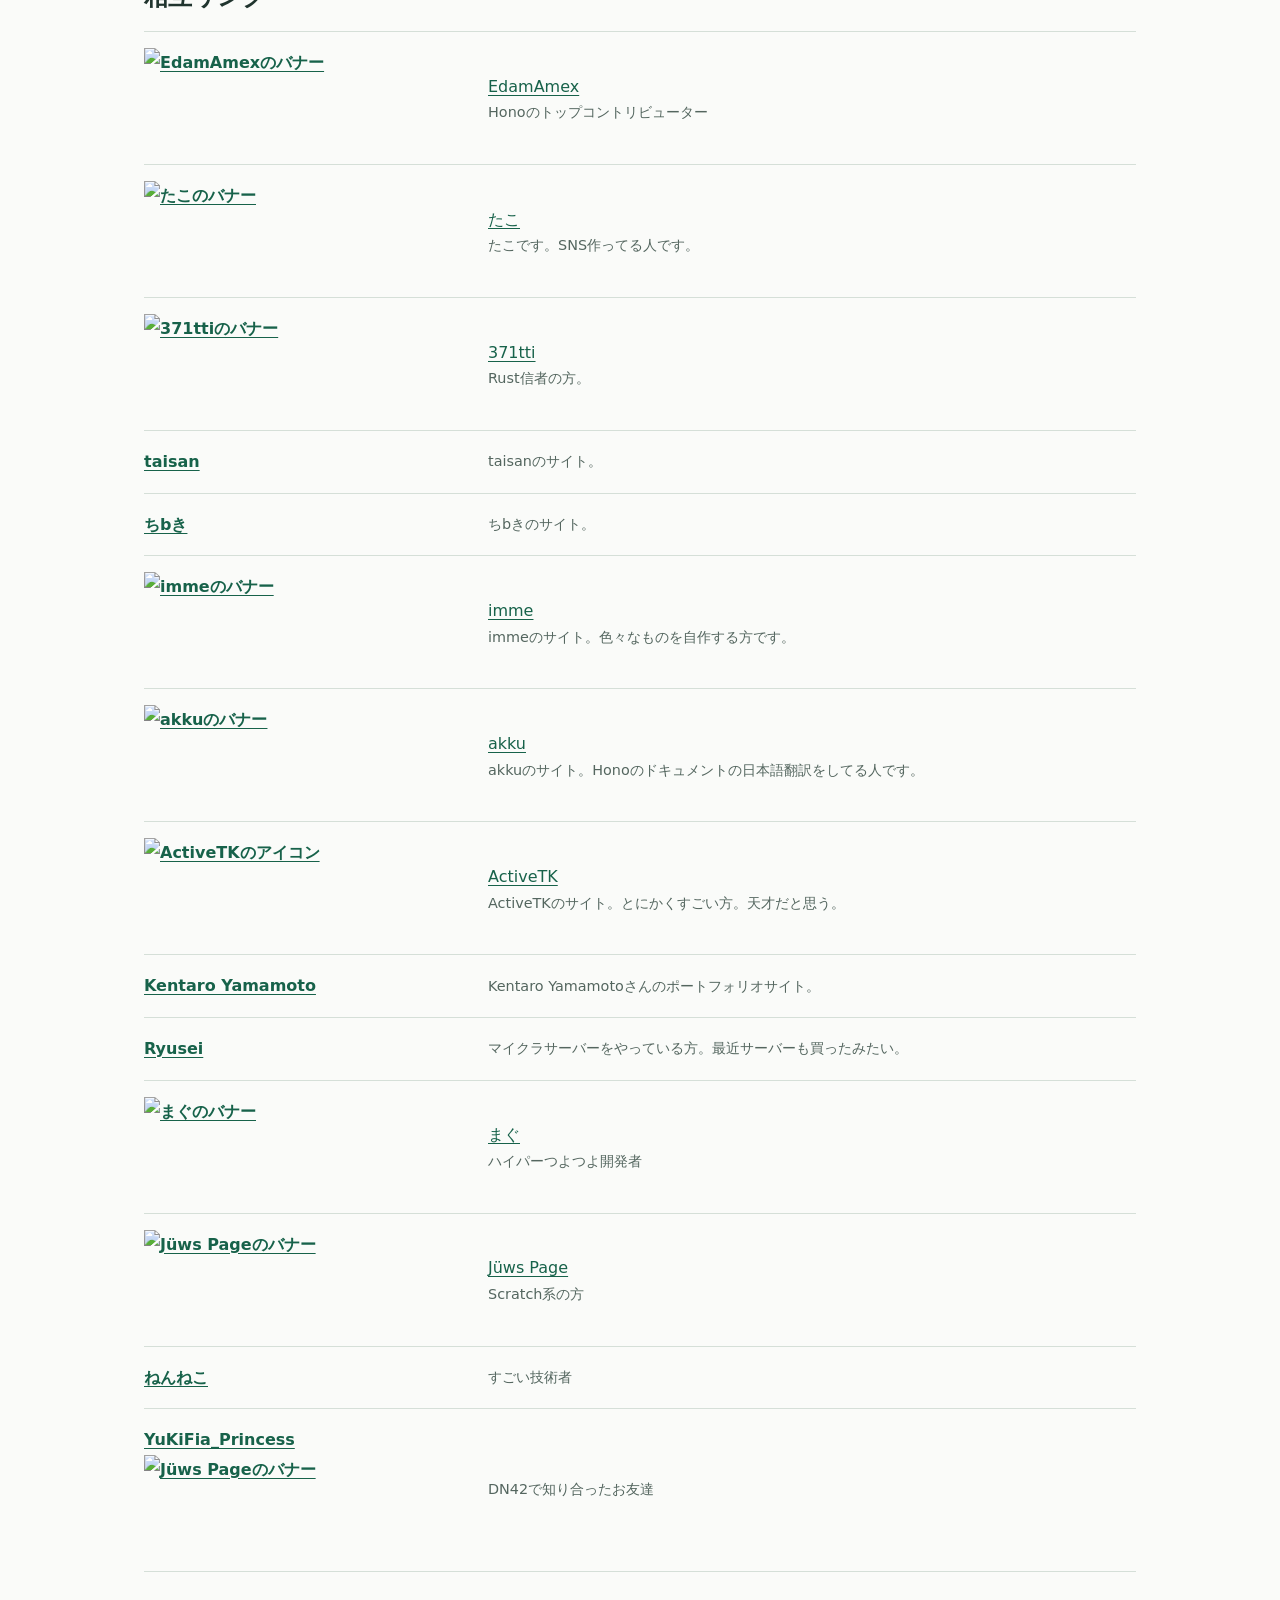
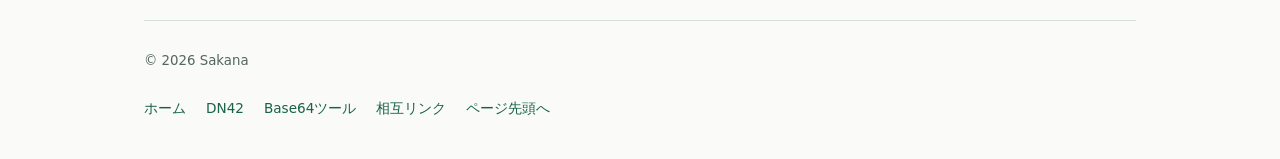
==== commit 19aa61a3: "背景画像を追加し、ボディのスタイルを更新。スキルセクションの説明を改善。" ====
--- a/index.html
+++ b/index.html
@@ -94,9 +94,10 @@
       </p>
 
       <p>
-        主にRHEL系のLinuxディストリビューションを使用し、サーバーやネットワークの構築を経験しています。
-      </p>
-      <div class="hero-actions">
+        主にRHELやその互換ディストリビューションを使用し、いくつかのサービスをオンプレミスで運用しています。<br />
+        なんか詰んでもまぁなんとかなるやろの精神で、日々サーバーとネットワークの勉強をしています。
+      </p>
+      <!-- <div class="hero-actions">
         <a class="button" href="#projects">プロジェクトを見る</a>
         <a class="button button--secondary" href="#contact">連絡先を見る</a>
       </div>
@@ -104,7 +105,7 @@
         <a href="#achievements"><strong>活動を知る <span aria-hidden="true">↗</span></strong><span>実績・スキル・これまでの歩み</span></a>
         <a href="#services"><strong>サービスを使う <span aria-hidden="true">↗</span></strong><span>NTPサーバー・ブラウザツール</span></a>
         <a href="/dn42/"><strong>ネットワークをつなぐ <span aria-hidden="true">↗</span></strong><span>DN42の情報・ピアリング案内</span></a>
-      </nav>
+      </nav> -->
     </section>
 
     <section id="news" aria-labelledby="news-heading">
@@ -173,7 +174,7 @@
       <h2>スキル</h2>
 
       <ul class="plain-list">
-        <li>Linuxサーバー構築・運用（AlmaLinux、Ubuntu Server、Proxmox VE、Docker、Windows Server、PostgreSQL、MySQL）</li>
+        <li>Linuxサーバー構築・運用（RedHat Enterprise Linux、AlmaLinux、Ubuntu Server、Proxmox VE、Docker、Windows Server、PostgreSQL、MySQL）</li>
         <li>ネットワーク構築・運用（VyOS、OPNsense、WireGuard、Tailscale、CrowdSec、DHCP、DNS、Unbound、BGP）</li>
         <li>自動化・監視・運用（Jenkins、Zabbix、Grafana、Prometheus、Ansible、Gitea、Pterodactyl Panel、Active Directory）</li>
       </ul>
--- a/assets/site.css
+++ b/assets/site.css
@@ -24,6 +24,7 @@
 * { box-sizing: border-box; }
 html { scroll-behavior: smooth; }
 body {
+  isolation: isolate;
   max-width: 1040px;
   margin: 0 auto;
   padding: 2rem 1.5rem;
@@ -32,6 +33,15 @@
   font-family: system-ui, -apple-system, BlinkMacSystemFont, "Segoe UI", "Noto Sans JP", sans-serif;
   line-height: 1.85;
   overflow-wrap: anywhere;
+}
+body::before {
+  content: "";
+  position: fixed;
+  inset: 0;
+  z-index: -1;
+  background: url("/images/bg.png") center / cover no-repeat;
+  opacity: .14;
+  pointer-events: none;
 }
 header { padding-bottom: 1.5rem; border-bottom: 1px solid var(--border); }
 .site-name { margin: 0; font-size: 1.25rem; font-weight: 750; }
@@ -84,7 +94,9 @@
 a:hover { text-decoration-thickness: 2px; }
 a:focus-visible, summary:focus-visible { outline: 3px solid var(--link); outline-offset: 4px; border-radius: 2px; }
 .eyebrow { color: var(--muted); font-size: .75rem; font-weight: 700; letter-spacing: .16em; }
-.hero { padding-top: 1rem; }
+.hero {
+  padding: clamp(1.25rem, 4vw, 2.5rem);
+}
 .hero h2 { margin: 1rem 0 1.5rem; font-size: clamp(1.9rem, 5vw, 3.3rem); letter-spacing: -.03em; line-height: 1.45; }
 .hero > p:not(.eyebrow) { max-width: 46rem; }
 .hero-actions { display: flex; flex-wrap: wrap; gap: .75rem; margin: 1.75rem 0 2rem; }
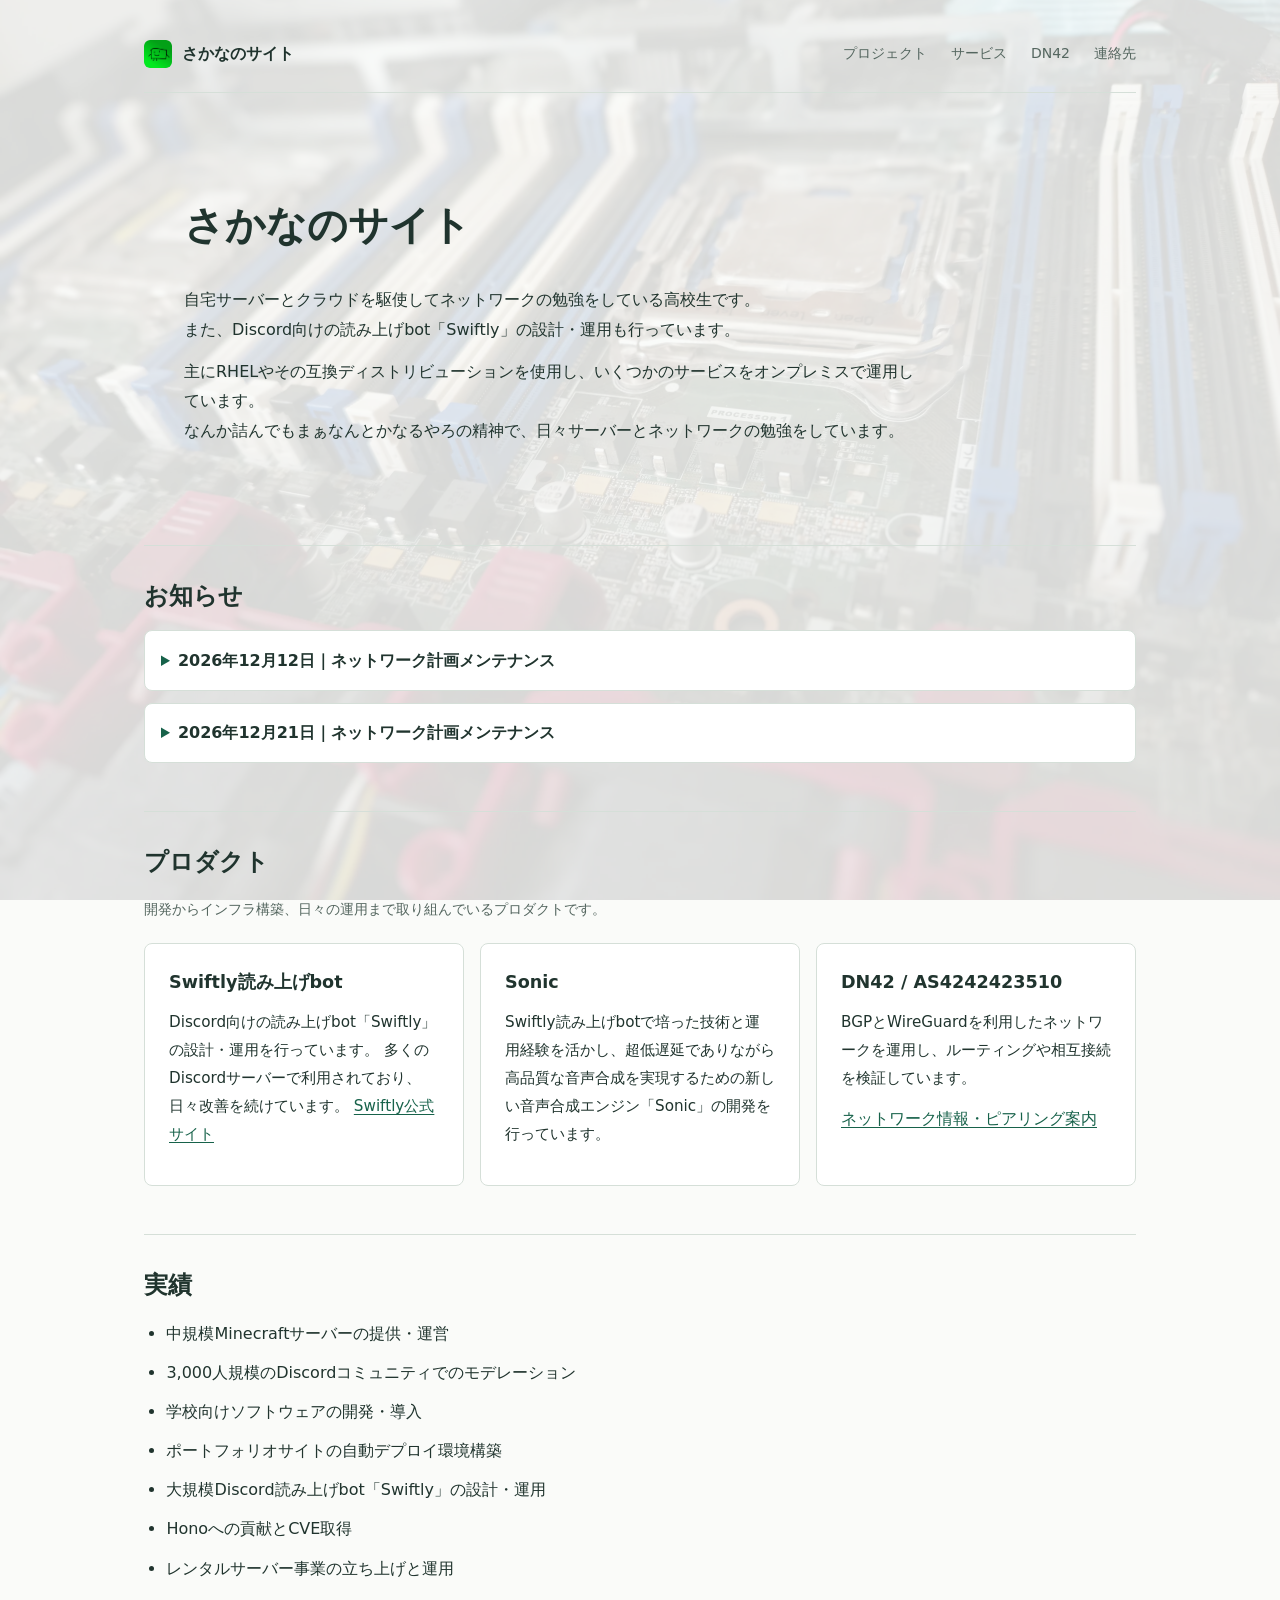
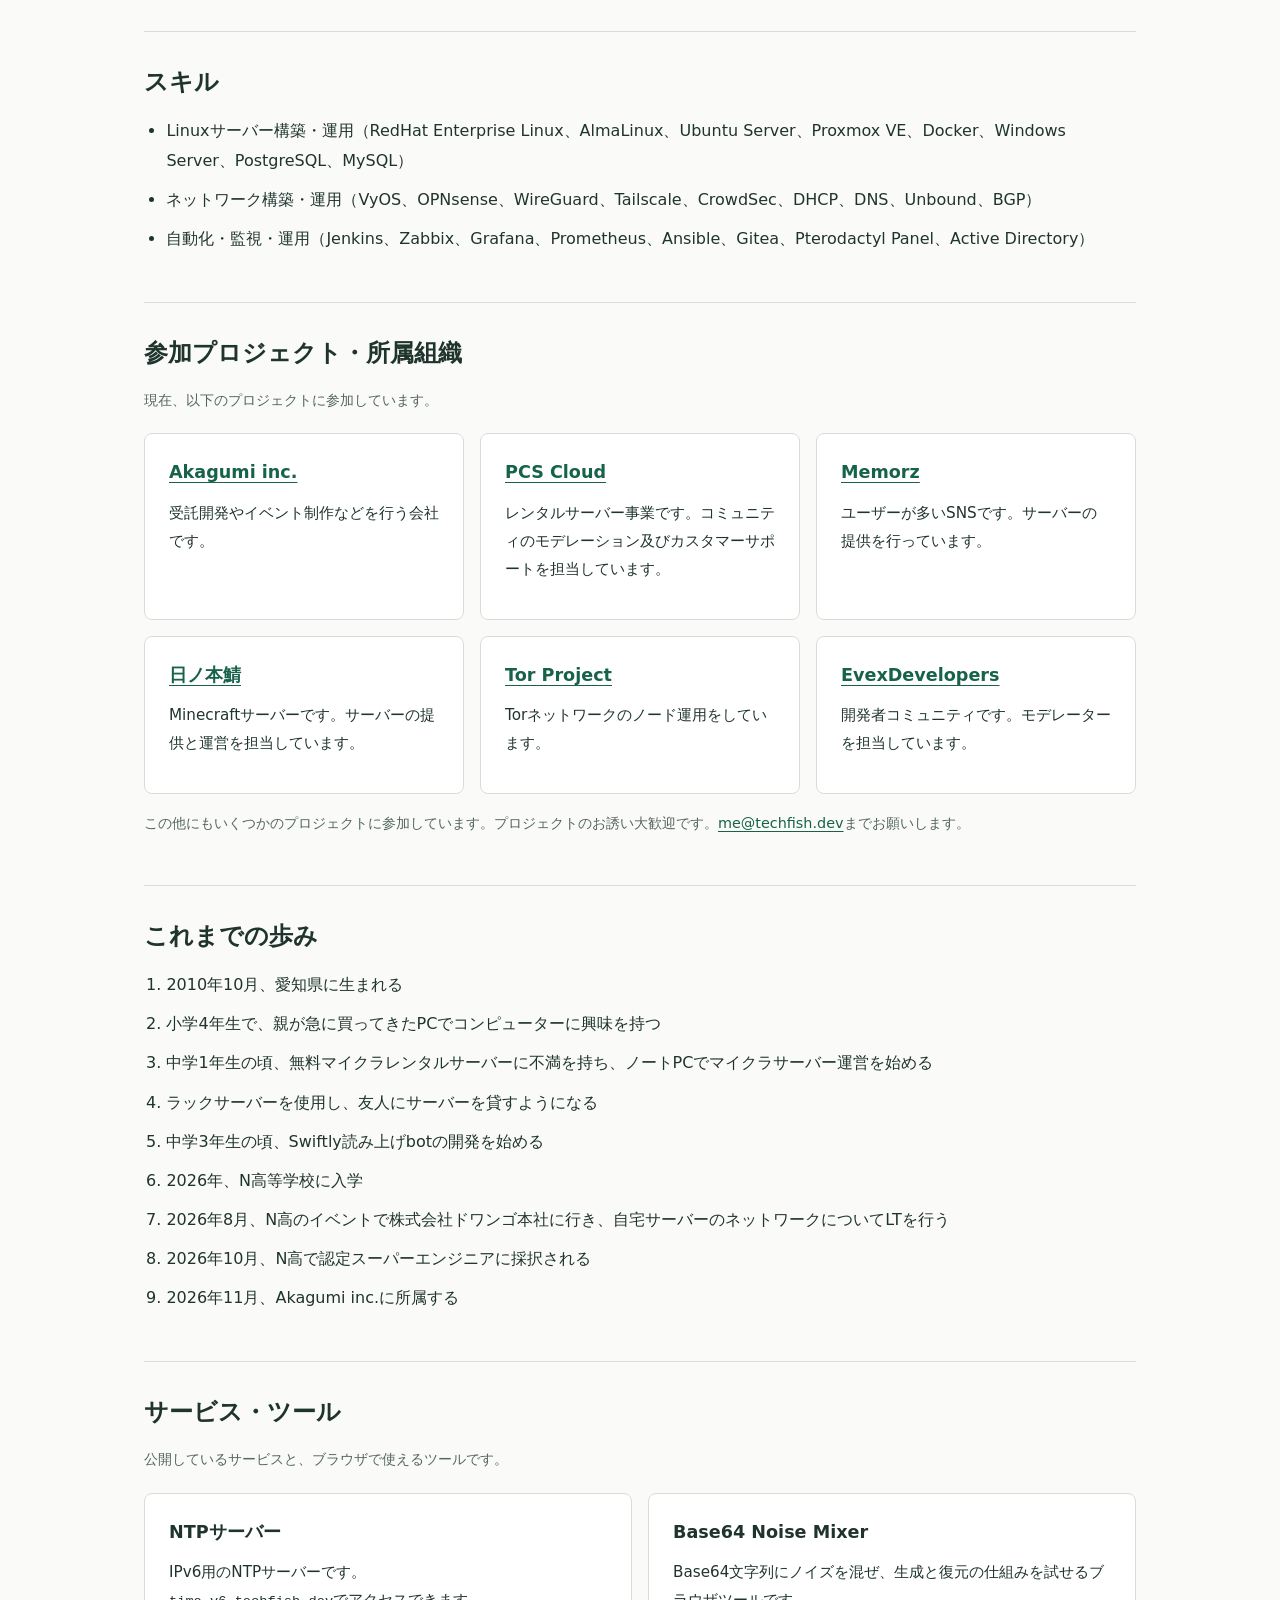
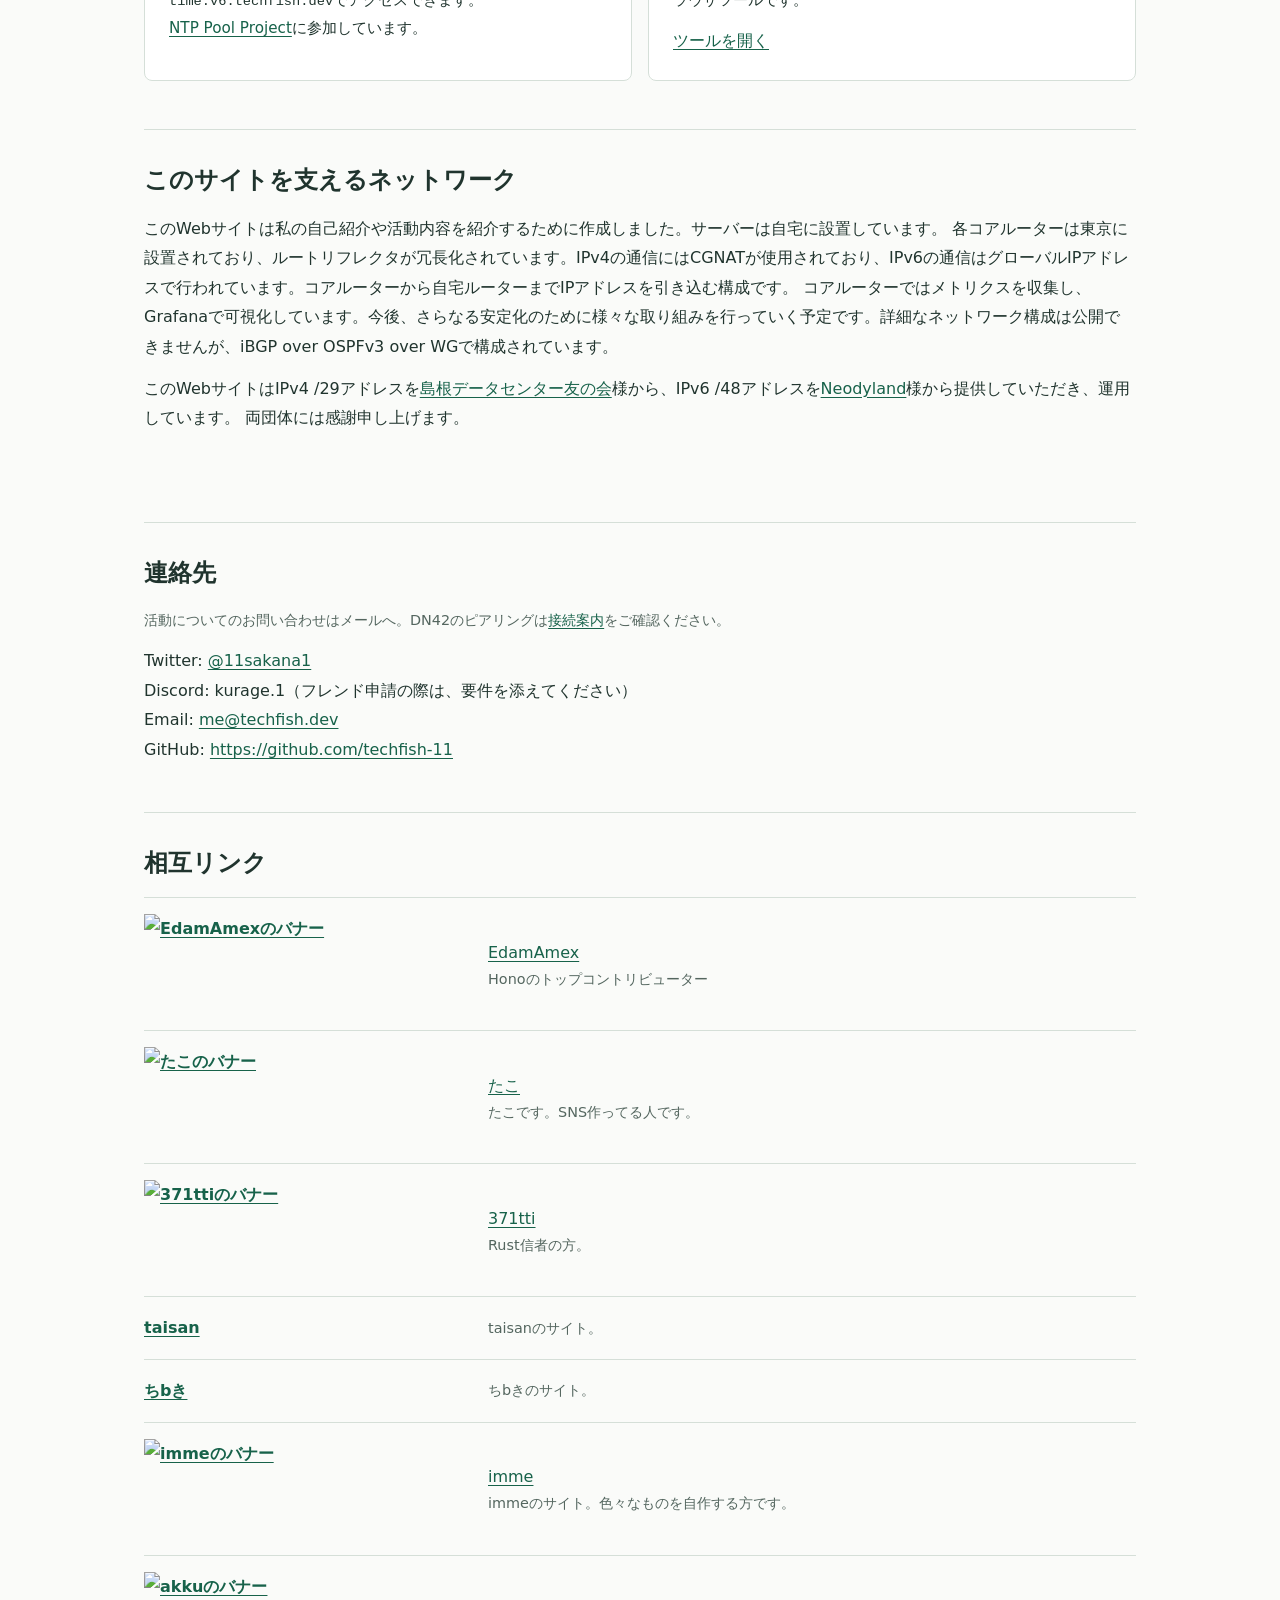
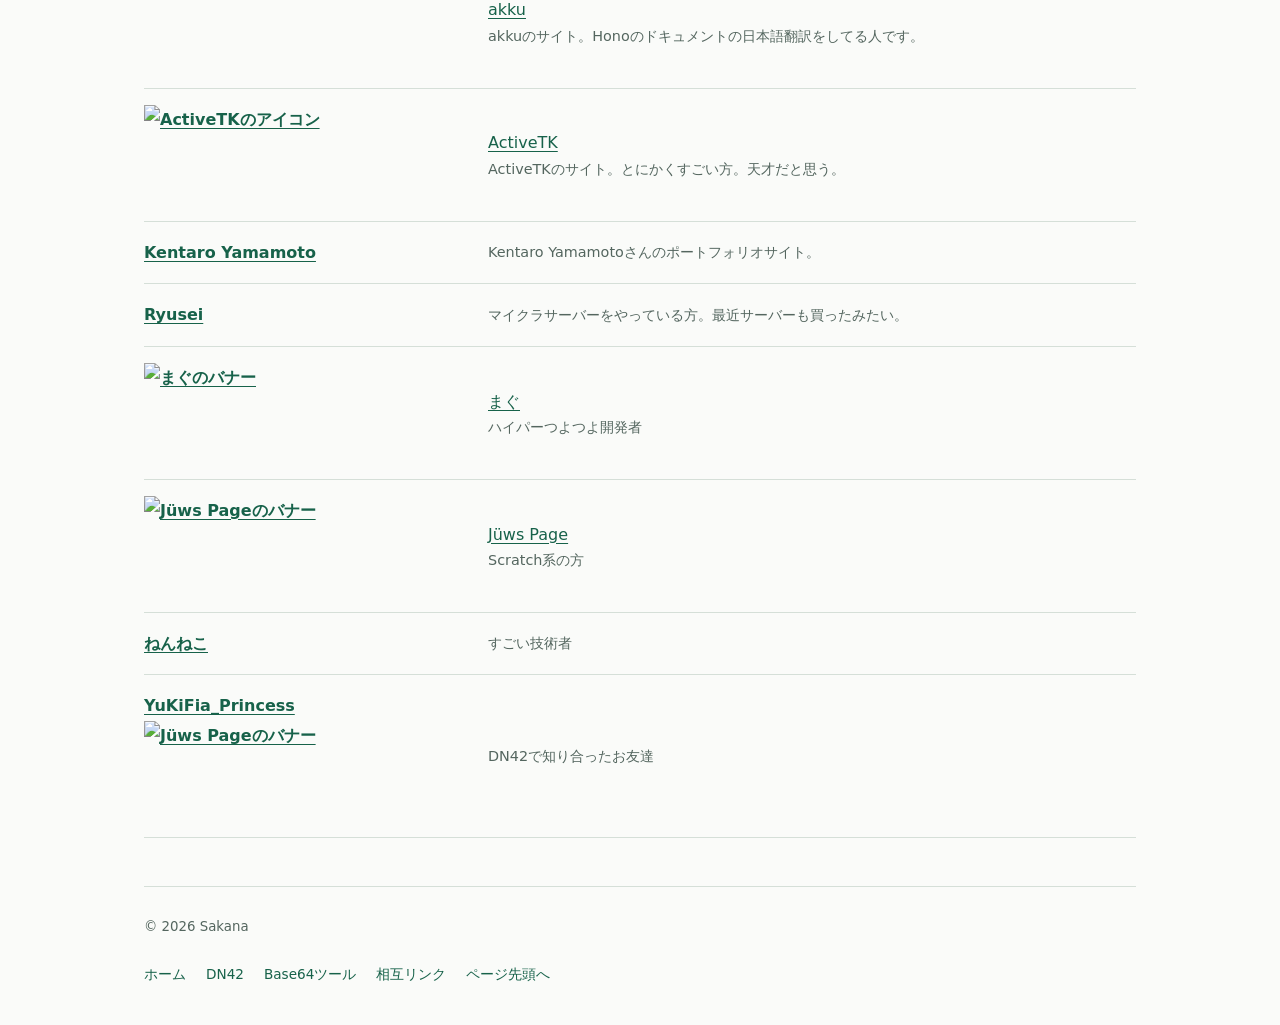
==== commit e1cffad8: "更新" ====
--- a/index.html
+++ b/index.html
@@ -257,27 +257,16 @@
     <section id="network">
       <h2>このサイトを支えるネットワーク</h2>
       <p>
-        このWebサイトは私の自己紹介や活動内容を紹介するために作成されました。サーバーは自宅に設置されています。
-        ルーターは東京に設置されており、トンネルを通して自宅サーバーと接続されています。東京ルーターにはOSにAlmaLinux、自宅側ルーターにはVyOSを採用し、WebサーバーにはNginxを使用しています。
+        このWebサイトは私の自己紹介や活動内容を紹介するために作成しました。サーバーは自宅に設置しています。
+        各コアルーターは東京に設置されており、ルートリフレクタが冗長化されています。IPv4の通信にはCGNATが使用されており、IPv6の通信はグローバルIPアドレスで行われています。コアルーターから自宅ルーターまでIPアドレスを引き込む構成です。
+        コアルーターではメトリクスを収集し、Grafanaで可視化しています。今後、さらなる安定化のために様々な取り組みを行っていく予定です。詳細なネットワーク構成は公開できませんが、iBGP over OSPFv3 over WGで構成されています。
       </p>
       <p>
         このWebサイトはIPv4 /29アドレスを<a href="https://www.sdconw.com/" target="_blank" rel="noopener noreferrer">島根データセンター友の会</a>様から、IPv6 /48アドレスを<a href="https://neody.ad.jp/" target="_blank" rel="noopener noreferrer">Neodyland</a>様から提供していただき、運用しています。
         両団体には感謝申し上げます。
       </p>
 
-      <code class="note">$ mtr -4 techfish.dev</code>
       <br />
-      <code class="note">$ mtr -6 techfish.dev</code>
-      <p class="note">すると商用ISPとは違った通信経路で面白いかもしれません。</p>
-
-      <br />
-
-      <figure>
-        <a href="/images/network-diagram.png" target="_blank" rel="noopener noreferrer">
-          <img src="/images/network-diagram.png" alt="ネットワーク構成図" loading="lazy" decoding="async">
-        </a>
-        <figcaption>ネットワーク構成図（クリックで拡大）</figcaption>
-      </figure>
     </section>
 
     <section id="contact">
--- a/assets/site.css
+++ b/assets/site.css
@@ -39,7 +39,7 @@
   position: fixed;
   inset: 0;
   z-index: -1;
-  background: url("/images/bg.png") center / cover no-repeat;
+  background: url("/images/bg.webp") center / cover no-repeat;
   opacity: .14;
   pointer-events: none;
 }
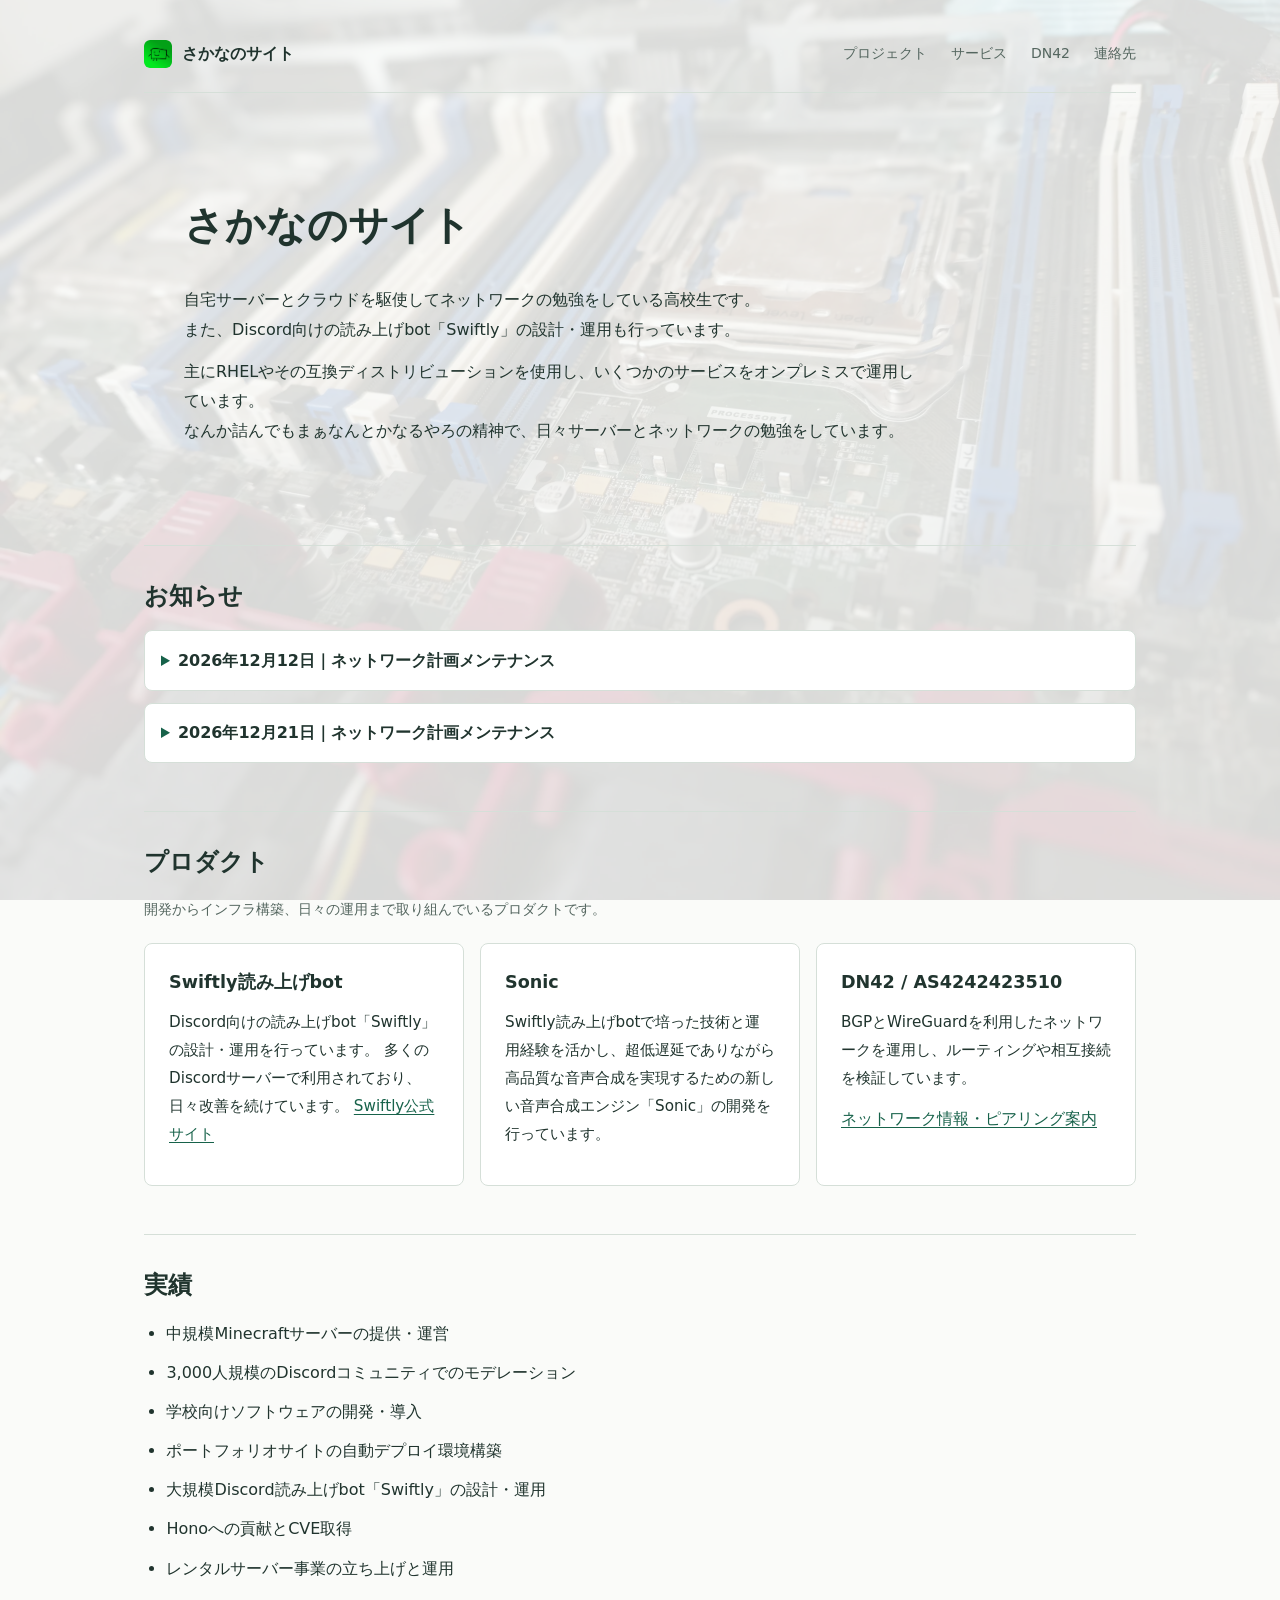
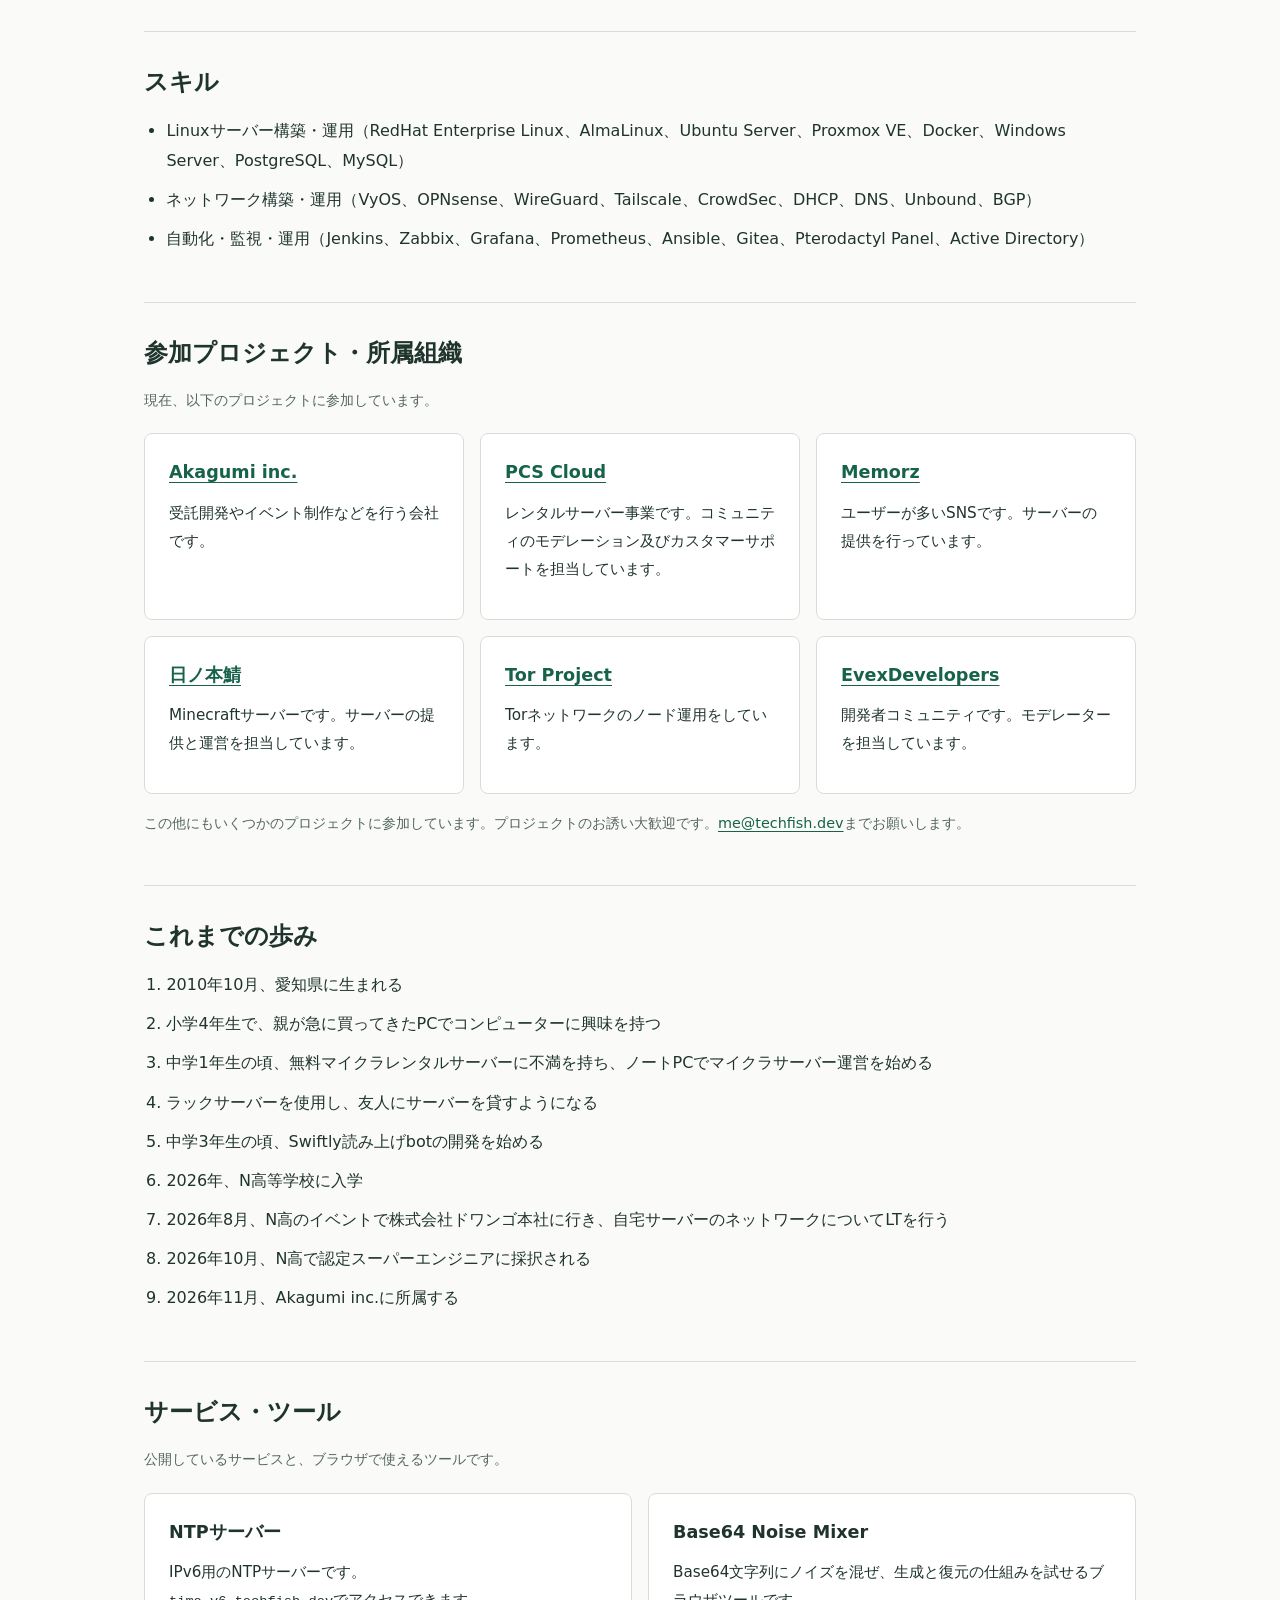
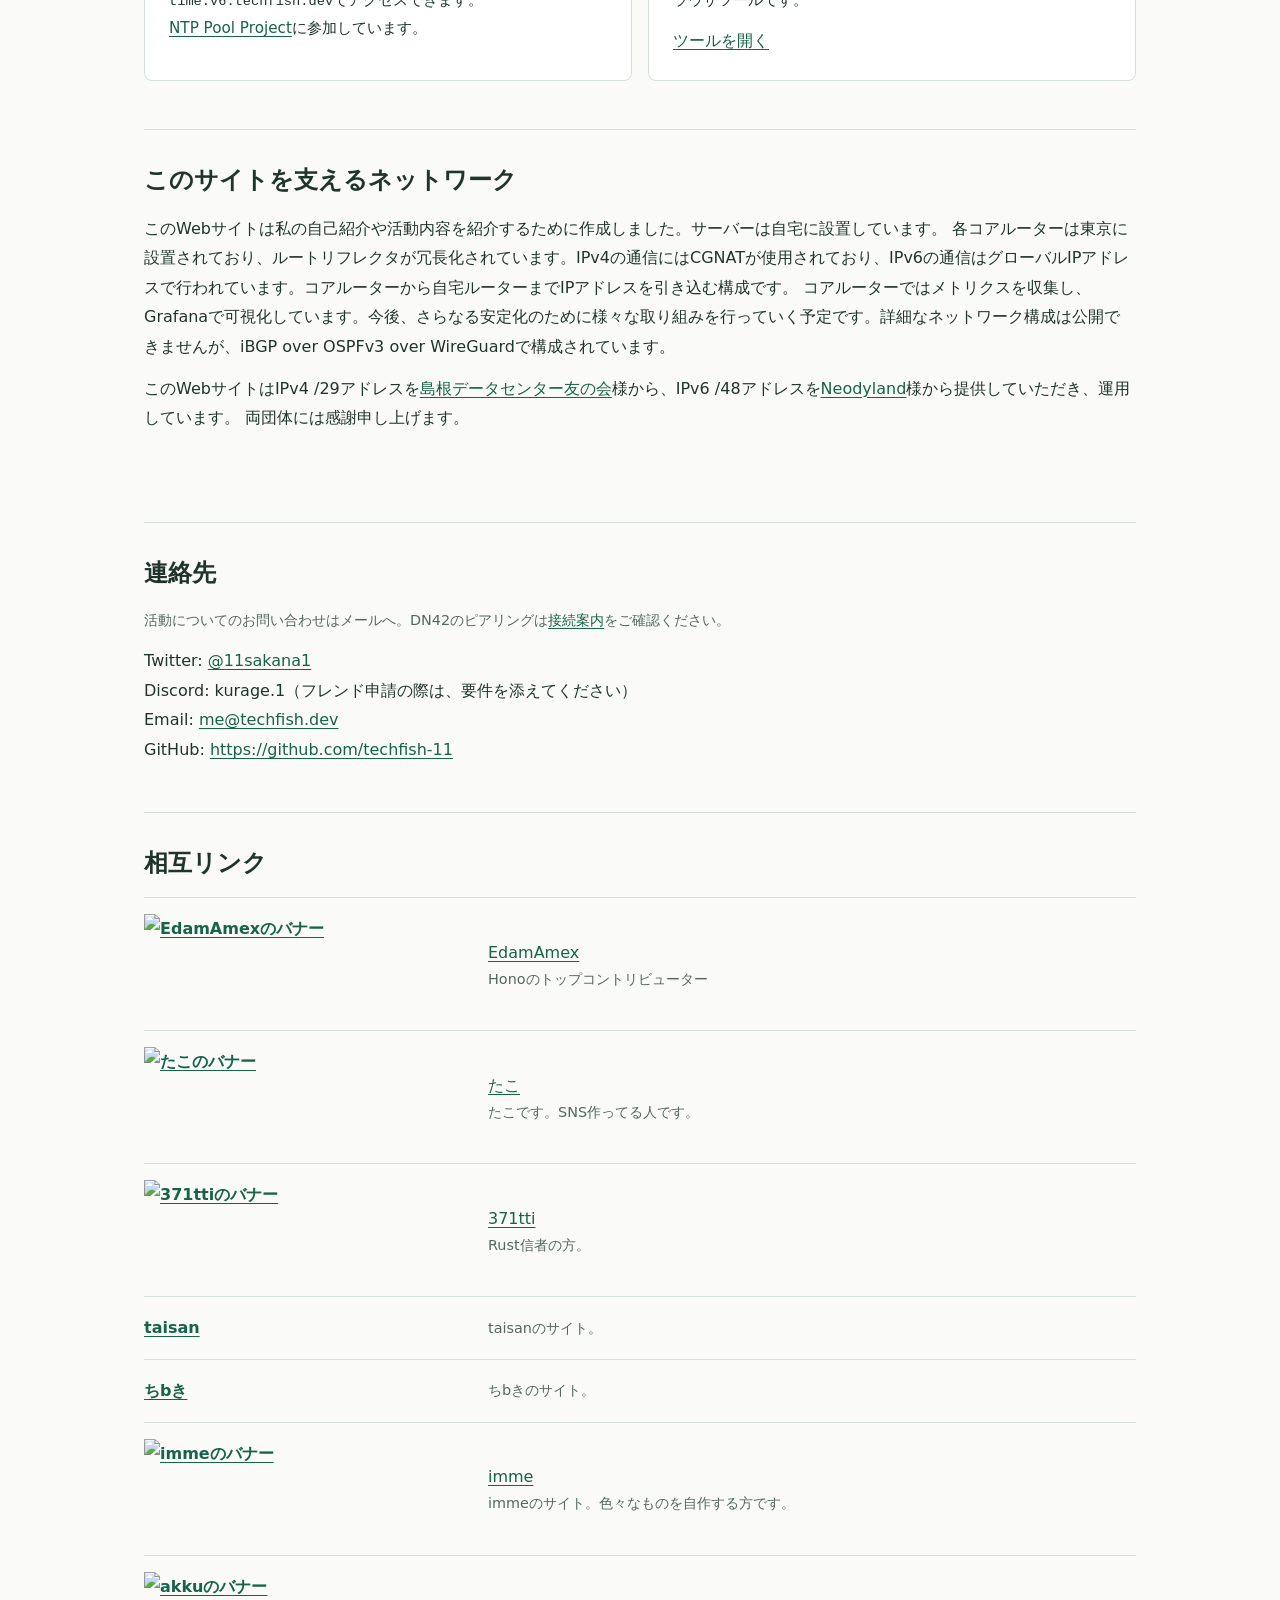
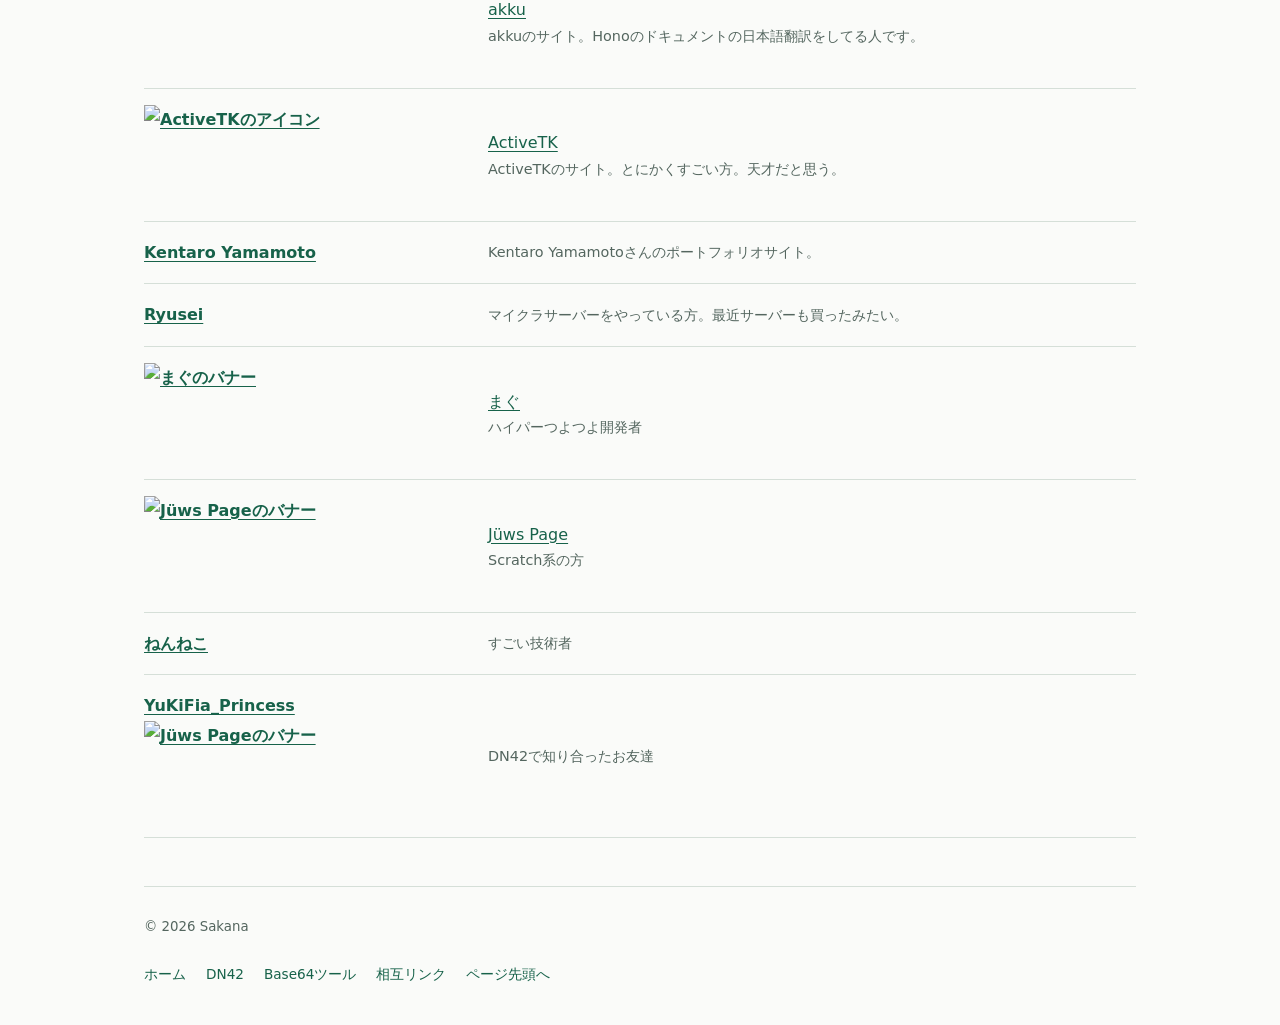
==== commit cd4cac25: "ネットワーク構成の説明を更新：WireGuardを使用することを明記" ====
--- a/index.html
+++ b/index.html
@@ -259,7 +259,7 @@
       <p>
         このWebサイトは私の自己紹介や活動内容を紹介するために作成しました。サーバーは自宅に設置しています。
         各コアルーターは東京に設置されており、ルートリフレクタが冗長化されています。IPv4の通信にはCGNATが使用されており、IPv6の通信はグローバルIPアドレスで行われています。コアルーターから自宅ルーターまでIPアドレスを引き込む構成です。
-        コアルーターではメトリクスを収集し、Grafanaで可視化しています。今後、さらなる安定化のために様々な取り組みを行っていく予定です。詳細なネットワーク構成は公開できませんが、iBGP over OSPFv3 over WGで構成されています。
+        コアルーターではメトリクスを収集し、Grafanaで可視化しています。今後、さらなる安定化のために様々な取り組みを行っていく予定です。詳細なネットワーク構成は公開できませんが、iBGP over OSPFv3 over WireGuardで構成されています。
       </p>
       <p>
         このWebサイトはIPv4 /29アドレスを<a href="https://www.sdconw.com/" target="_blank" rel="noopener noreferrer">島根データセンター友の会</a>様から、IPv6 /48アドレスを<a href="https://neody.ad.jp/" target="_blank" rel="noopener noreferrer">Neodyland</a>様から提供していただき、運用しています。
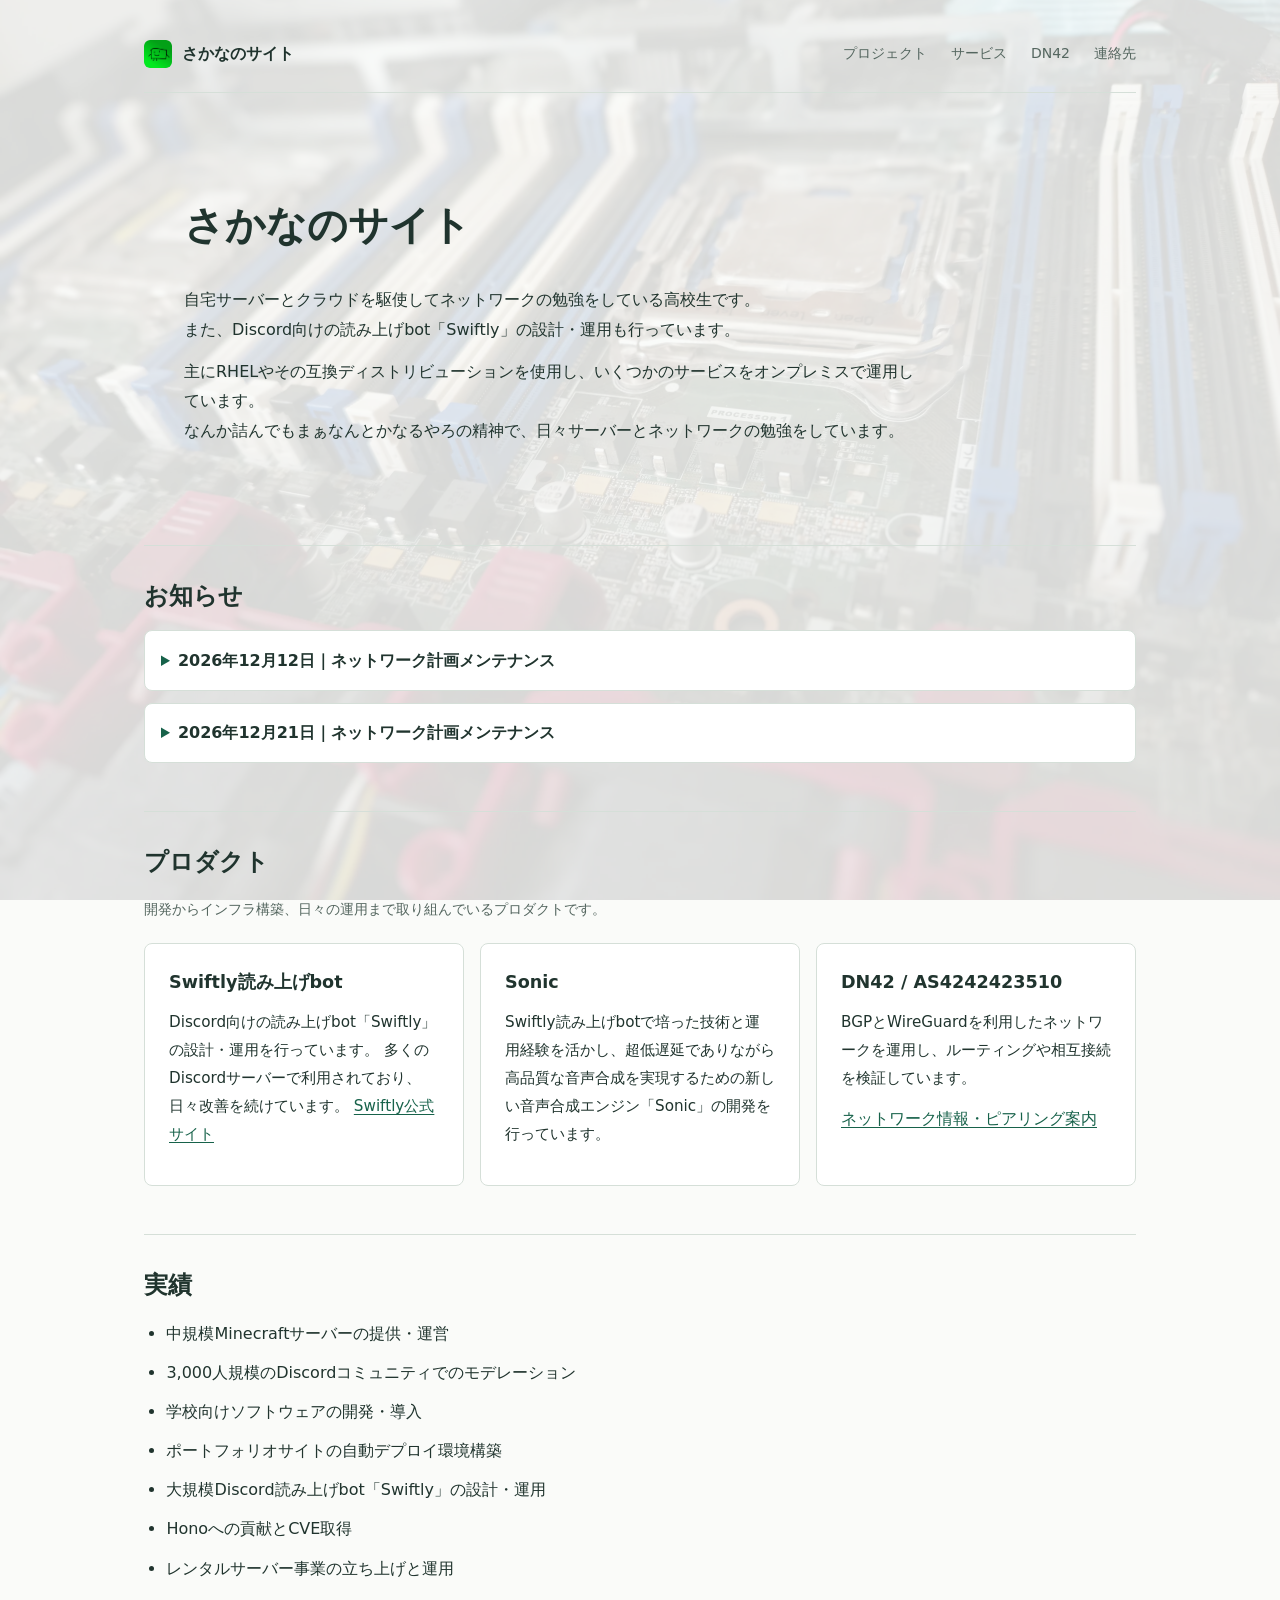
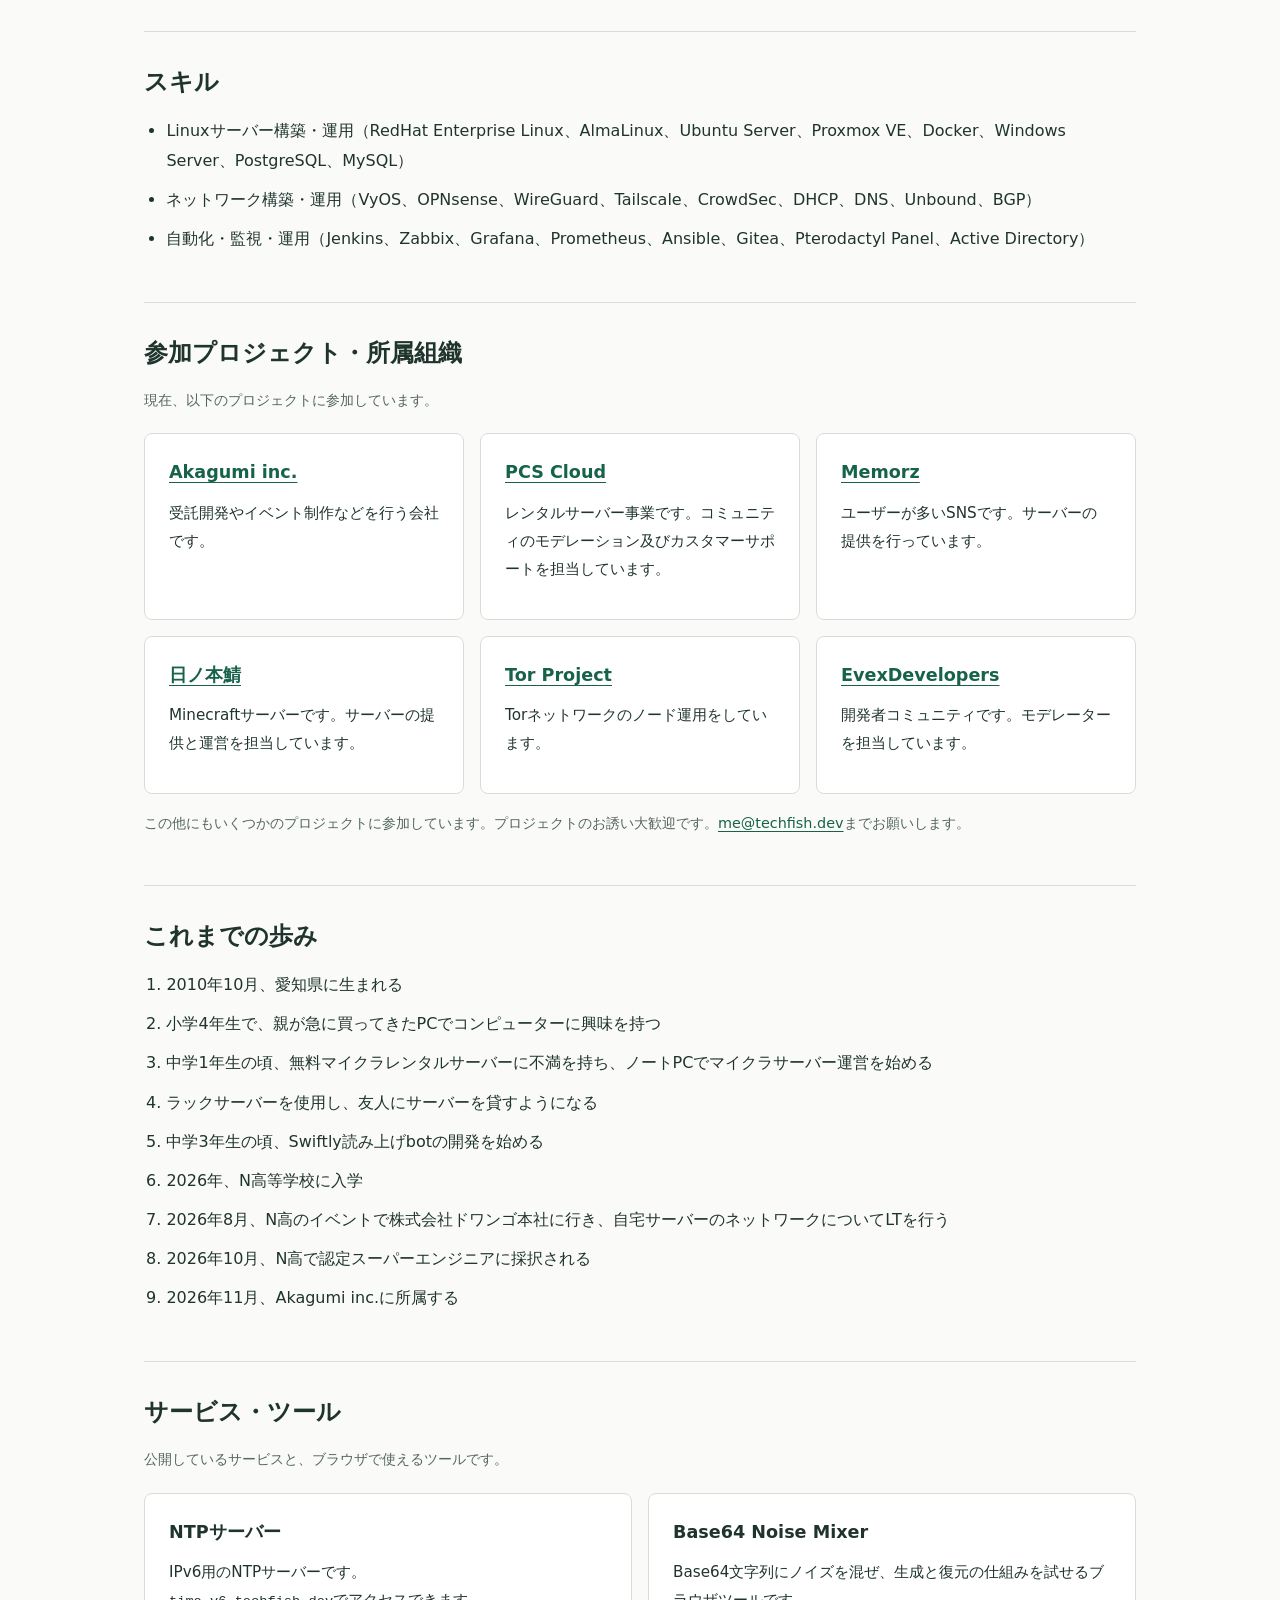
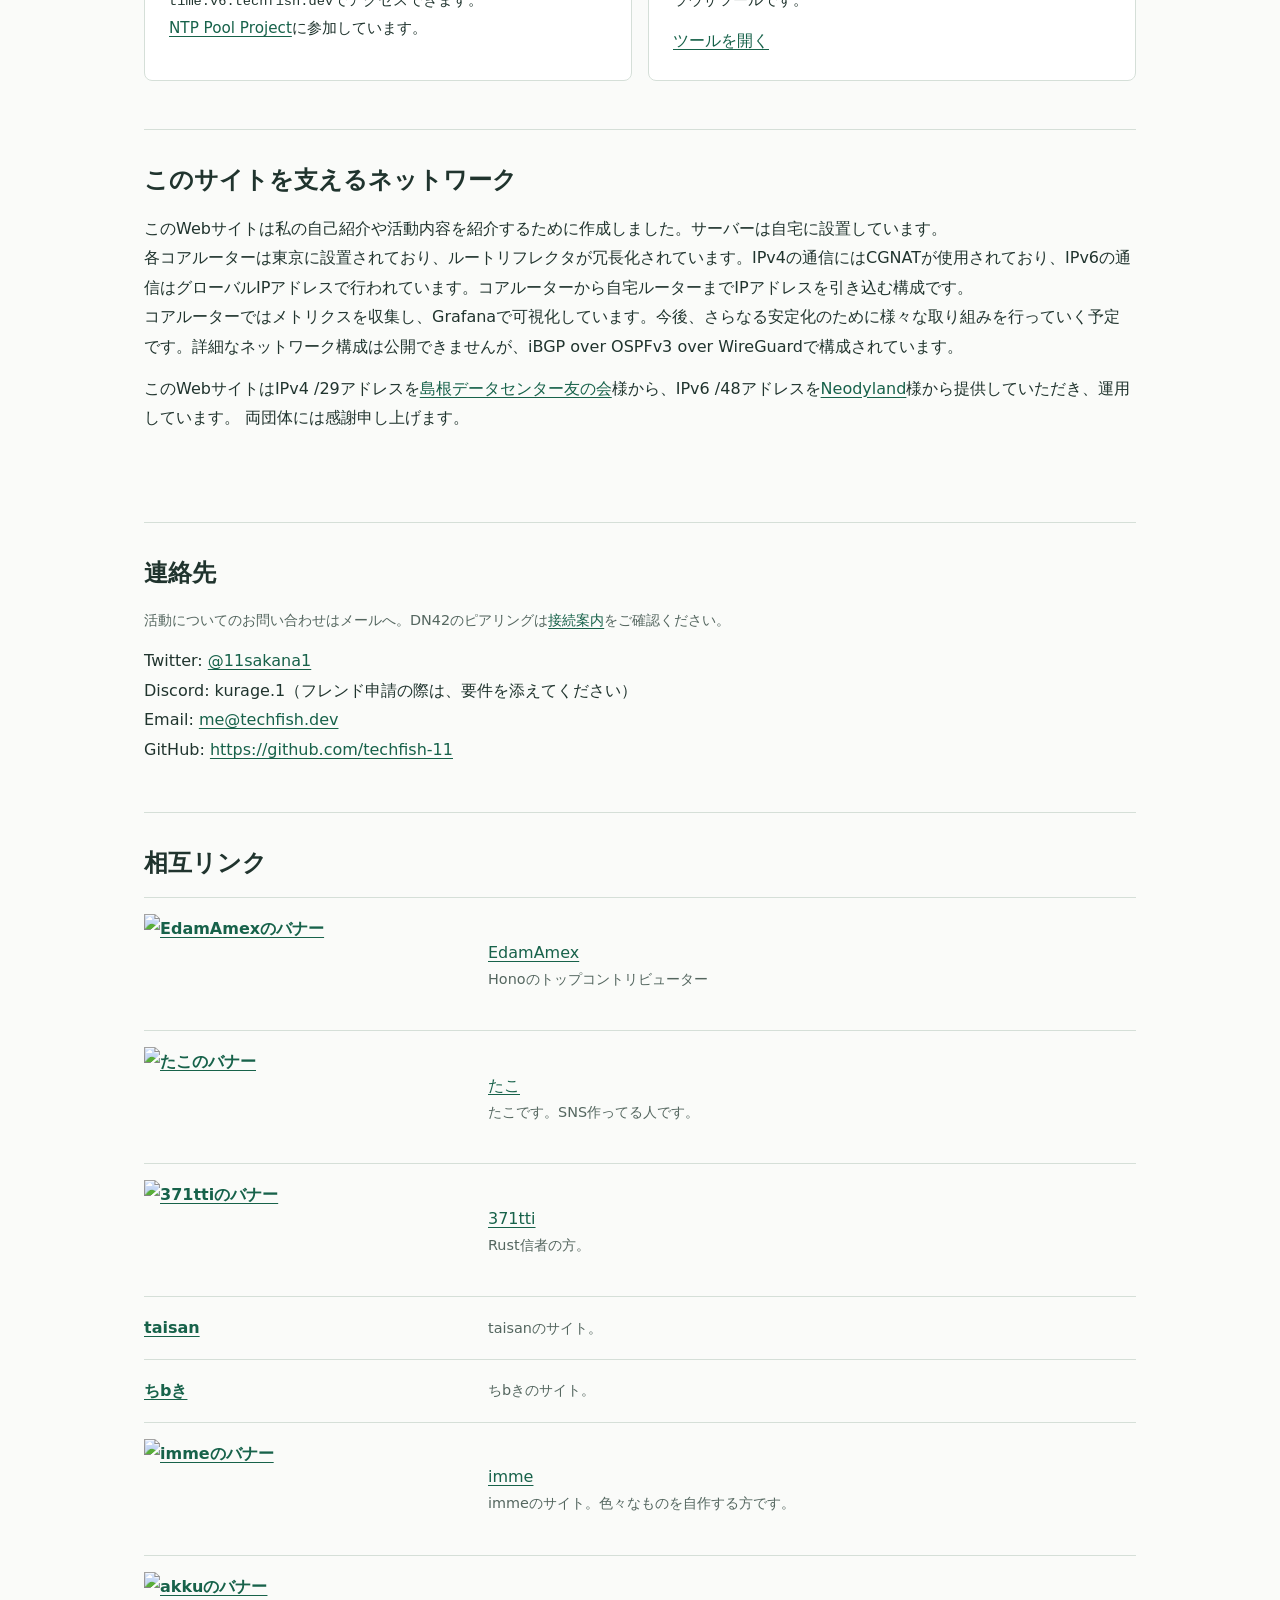
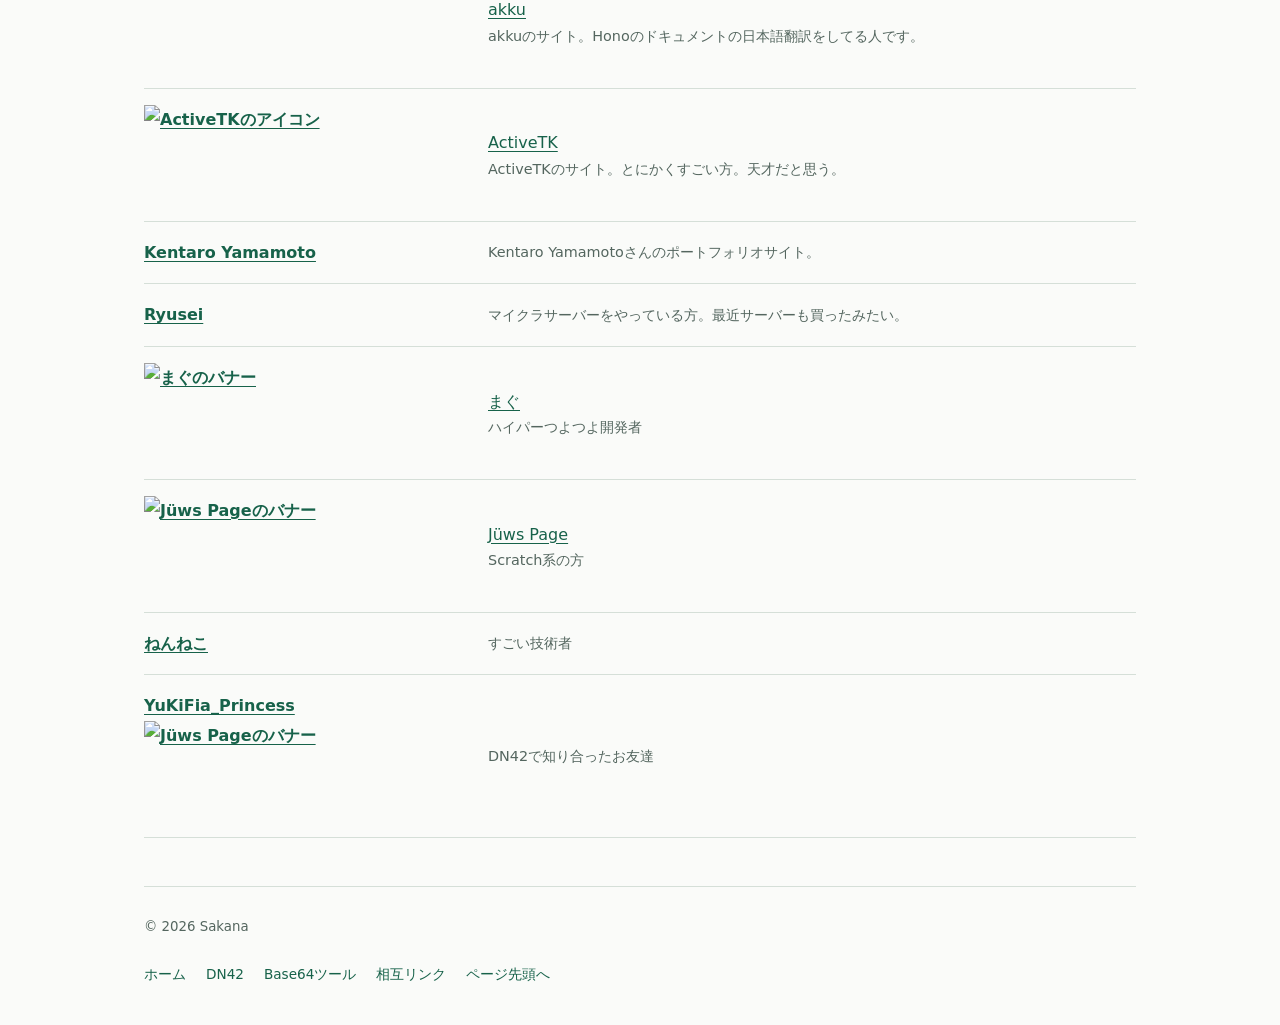
==== commit ecaf4a9d: "ネットワークセクションの説明を更新：改行タグを追加して可読性を向上" ====
--- a/index.html
+++ b/index.html
@@ -257,8 +257,8 @@
     <section id="network">
       <h2>このサイトを支えるネットワーク</h2>
       <p>
-        このWebサイトは私の自己紹介や活動内容を紹介するために作成しました。サーバーは自宅に設置しています。
-        各コアルーターは東京に設置されており、ルートリフレクタが冗長化されています。IPv4の通信にはCGNATが使用されており、IPv6の通信はグローバルIPアドレスで行われています。コアルーターから自宅ルーターまでIPアドレスを引き込む構成です。
+        このWebサイトは私の自己紹介や活動内容を紹介するために作成しました。サーバーは自宅に設置しています。<br />
+        各コアルーターは東京に設置されており、ルートリフレクタが冗長化されています。IPv4の通信にはCGNATが使用されており、IPv6の通信はグローバルIPアドレスで行われています。コアルーターから自宅ルーターまでIPアドレスを引き込む構成です。<br />
         コアルーターではメトリクスを収集し、Grafanaで可視化しています。今後、さらなる安定化のために様々な取り組みを行っていく予定です。詳細なネットワーク構成は公開できませんが、iBGP over OSPFv3 over WireGuardで構成されています。
       </p>
       <p>
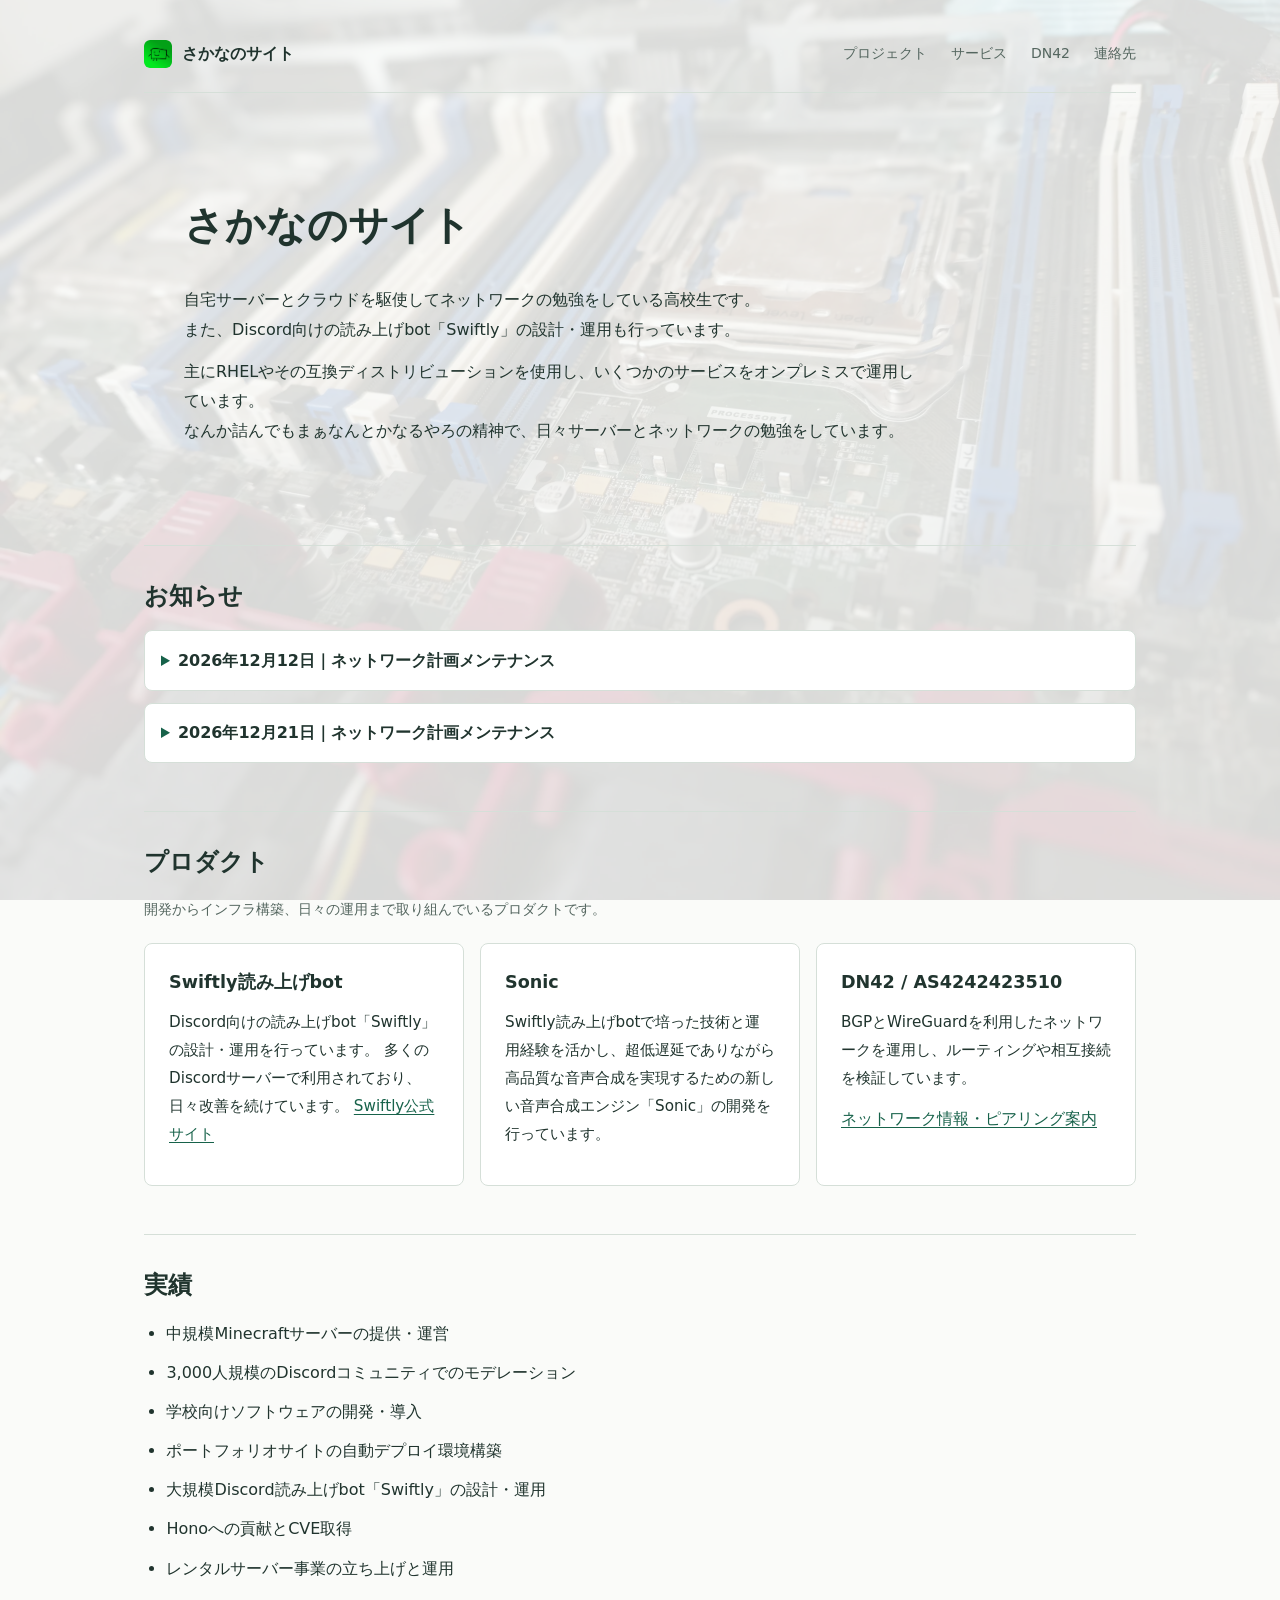
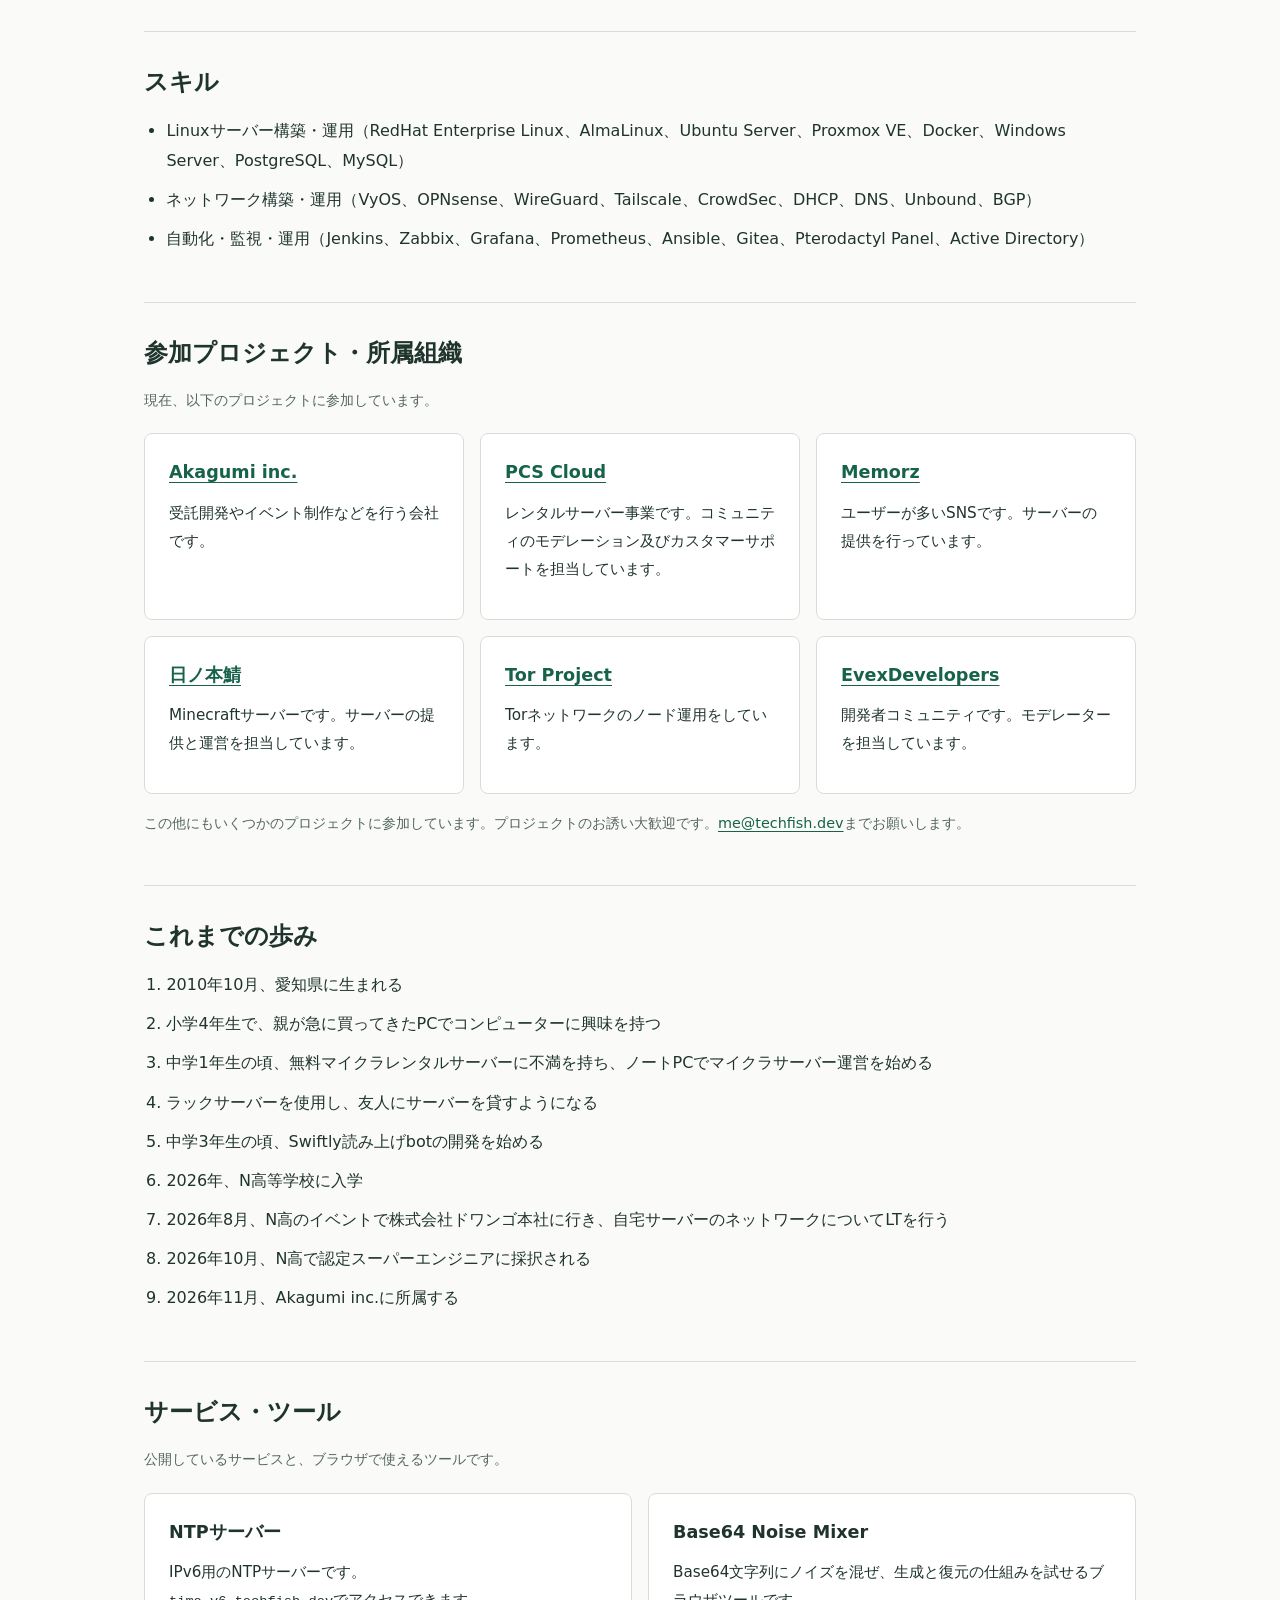
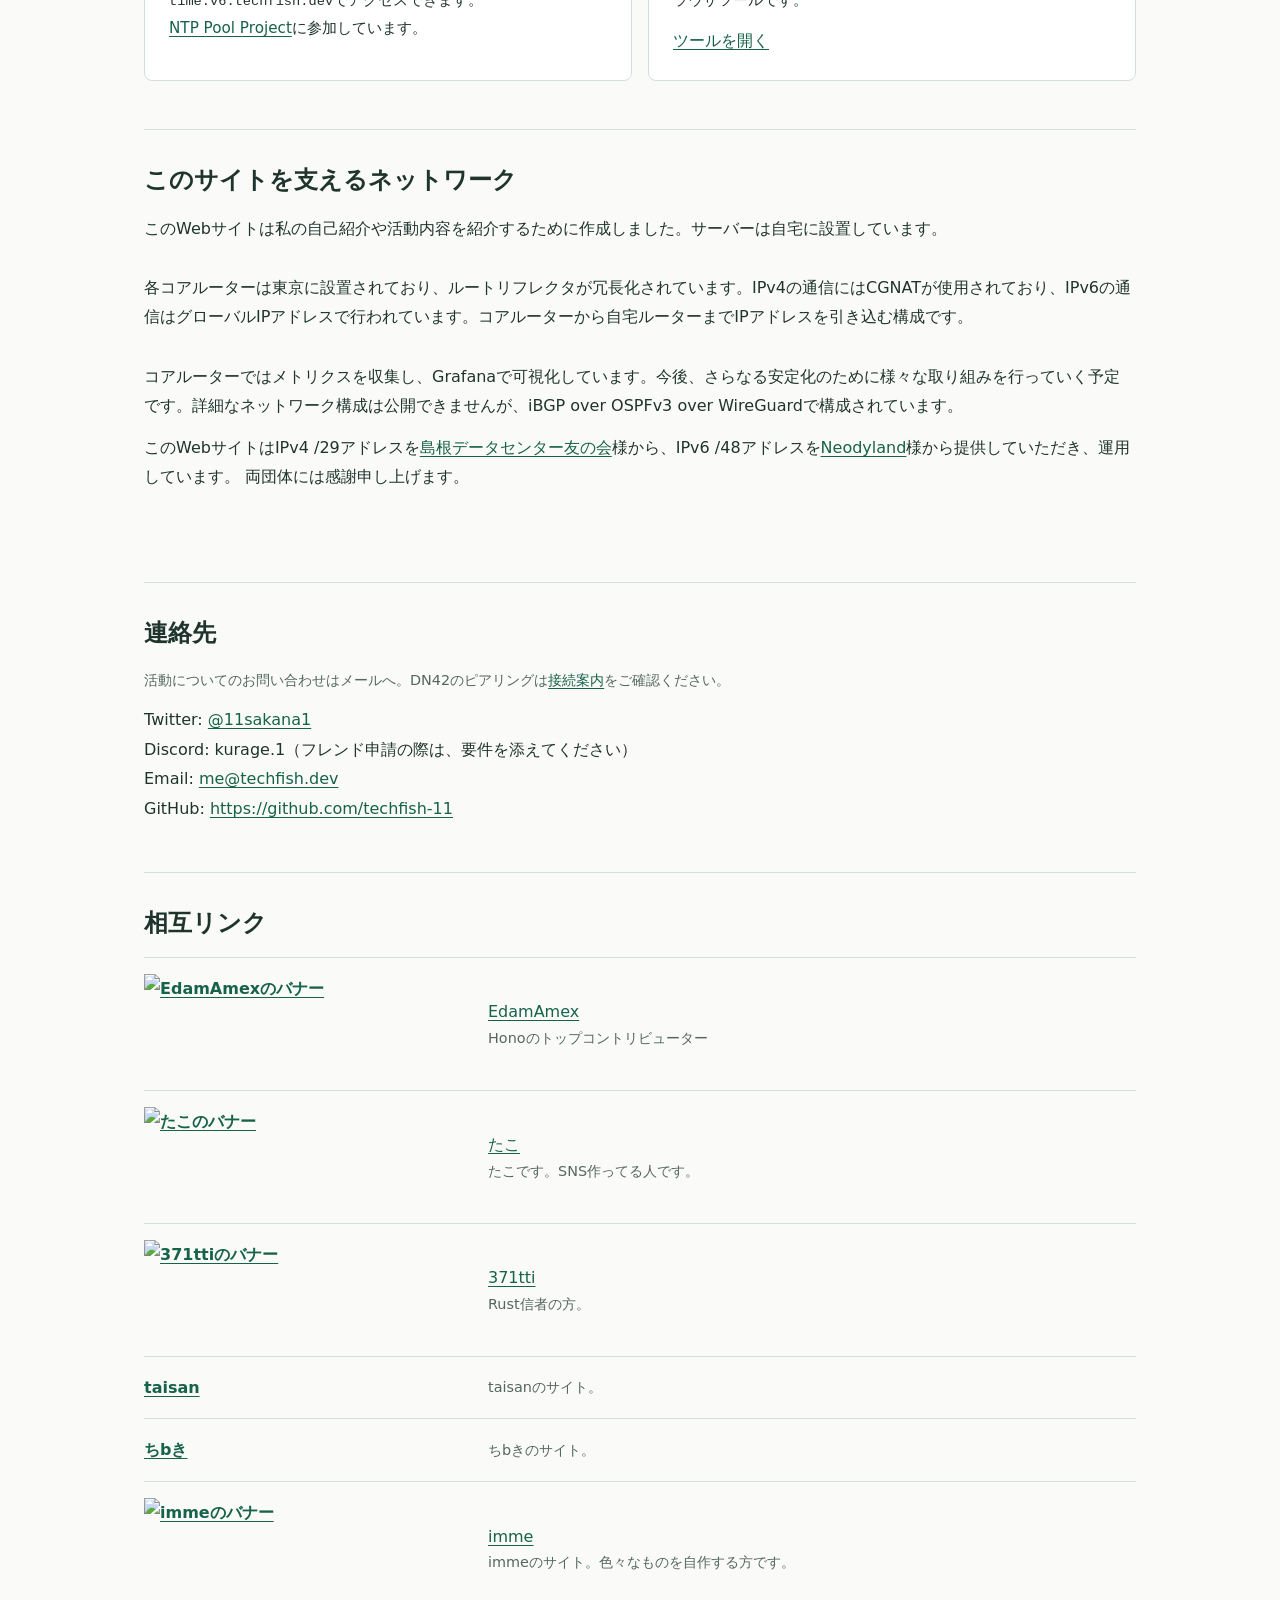
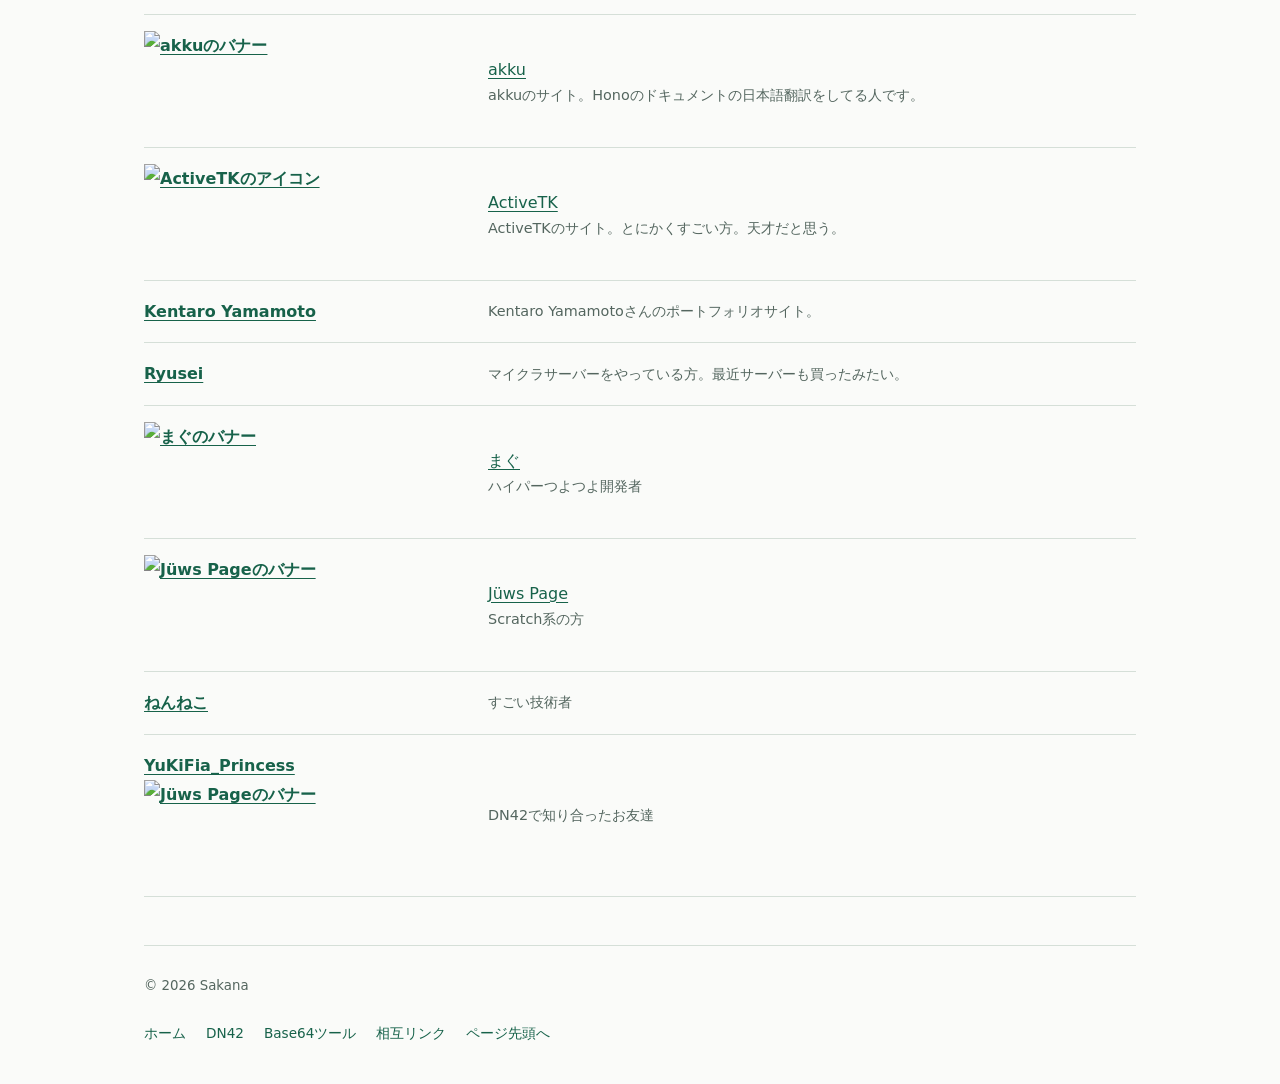
==== commit 76963354: "ネットワークセクションの説明を更新：可読性向上のために改行タグを追加" ====
--- a/index.html
+++ b/index.html
@@ -257,9 +257,9 @@
     <section id="network">
       <h2>このサイトを支えるネットワーク</h2>
       <p>
-        このWebサイトは私の自己紹介や活動内容を紹介するために作成しました。サーバーは自宅に設置しています。<br />
-        各コアルーターは東京に設置されており、ルートリフレクタが冗長化されています。IPv4の通信にはCGNATが使用されており、IPv6の通信はグローバルIPアドレスで行われています。コアルーターから自宅ルーターまでIPアドレスを引き込む構成です。<br />
-        コアルーターではメトリクスを収集し、Grafanaで可視化しています。今後、さらなる安定化のために様々な取り組みを行っていく予定です。詳細なネットワーク構成は公開できませんが、iBGP over OSPFv3 over WireGuardで構成されています。
+        このWebサイトは私の自己紹介や活動内容を紹介するために作成しました。サーバーは自宅に設置しています。<br /><br />
+        各コアルーターは東京に設置されており、ルートリフレクタが冗長化されています。IPv4の通信にはCGNATが使用されており、IPv6の通信はグローバルIPアドレスで行われています。コアルーターから自宅ルーターまでIPアドレスを引き込む構成です。<br /><br />
+        コアルーターではメトリクスを収集し、Grafanaで可視化しています。今後、さらなる安定化のために様々な取り組みを行っていく予定です。詳細なネットワーク構成は公開できませんが、iBGP over OSPFv3 over WireGuardで構成されています。<br />
       </p>
       <p>
         このWebサイトはIPv4 /29アドレスを<a href="https://www.sdconw.com/" target="_blank" rel="noopener noreferrer">島根データセンター友の会</a>様から、IPv6 /48アドレスを<a href="https://neody.ad.jp/" target="_blank" rel="noopener noreferrer">Neodyland</a>様から提供していただき、運用しています。
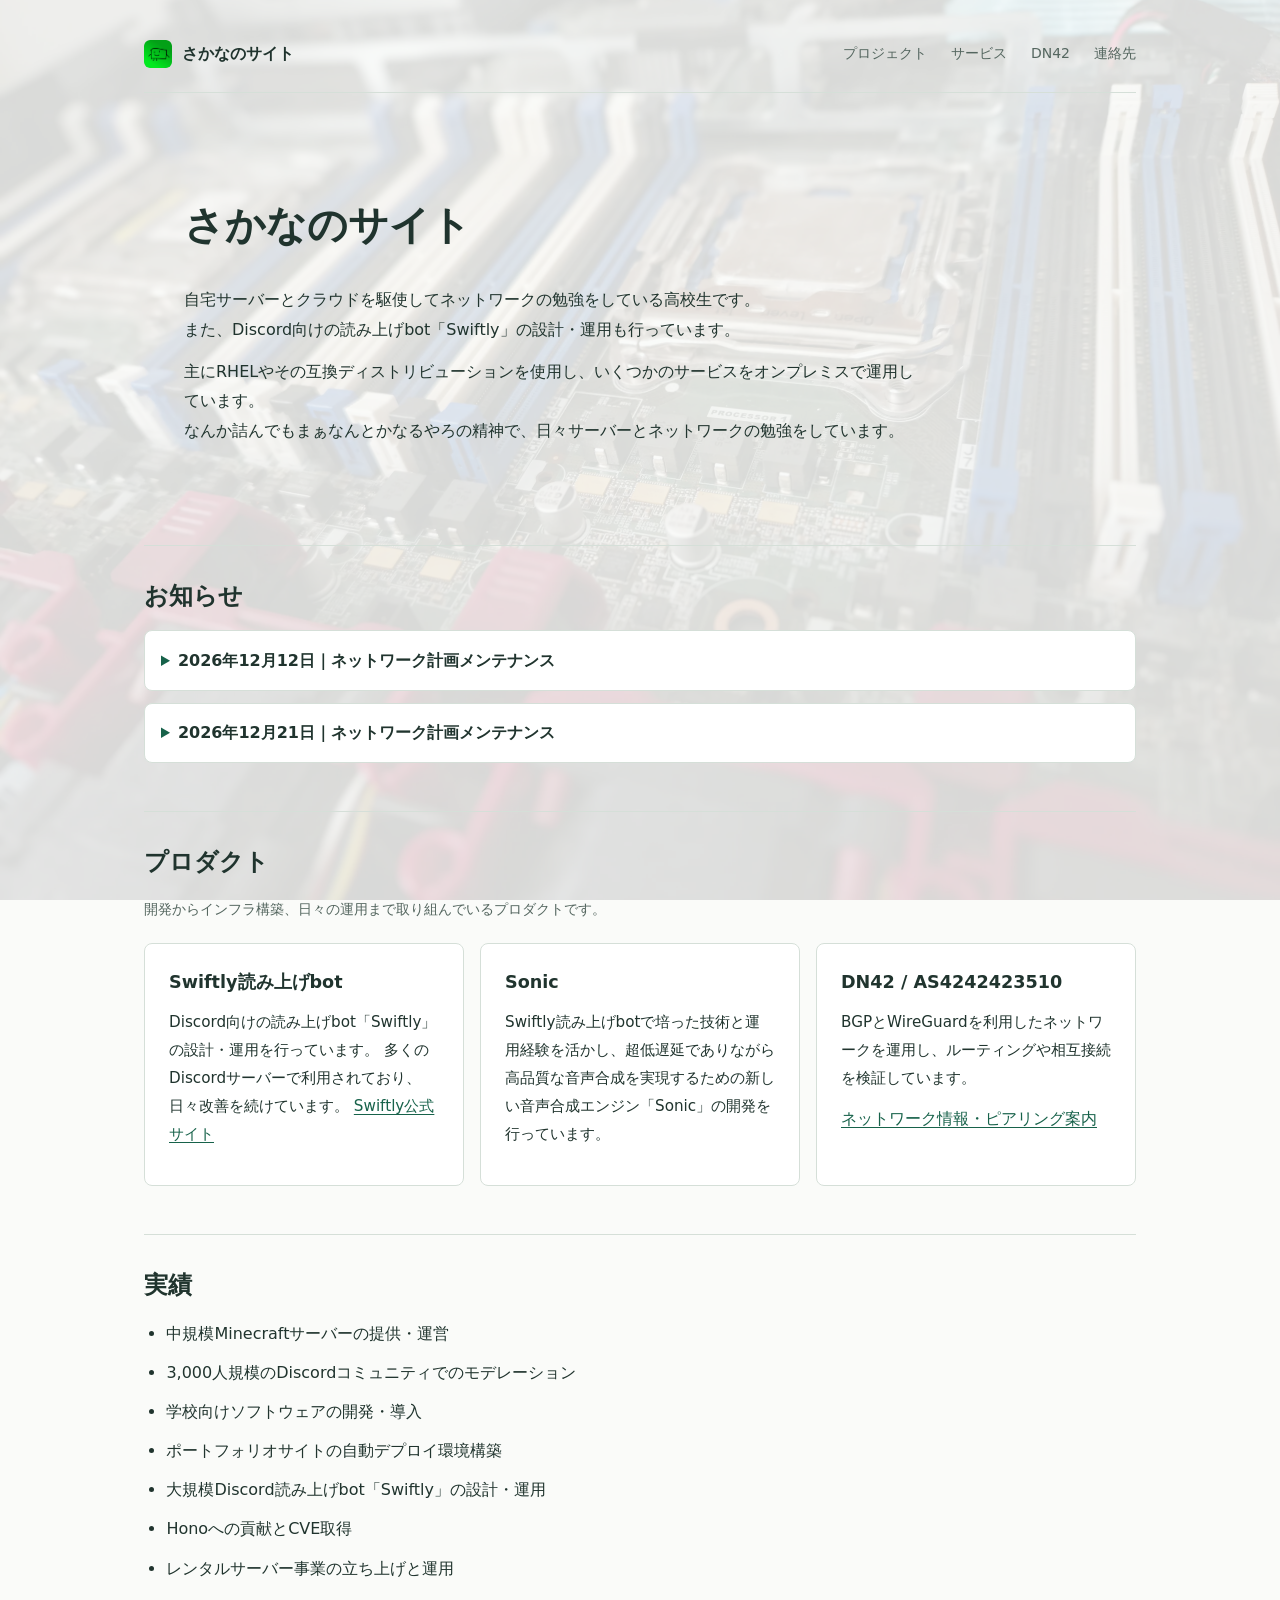
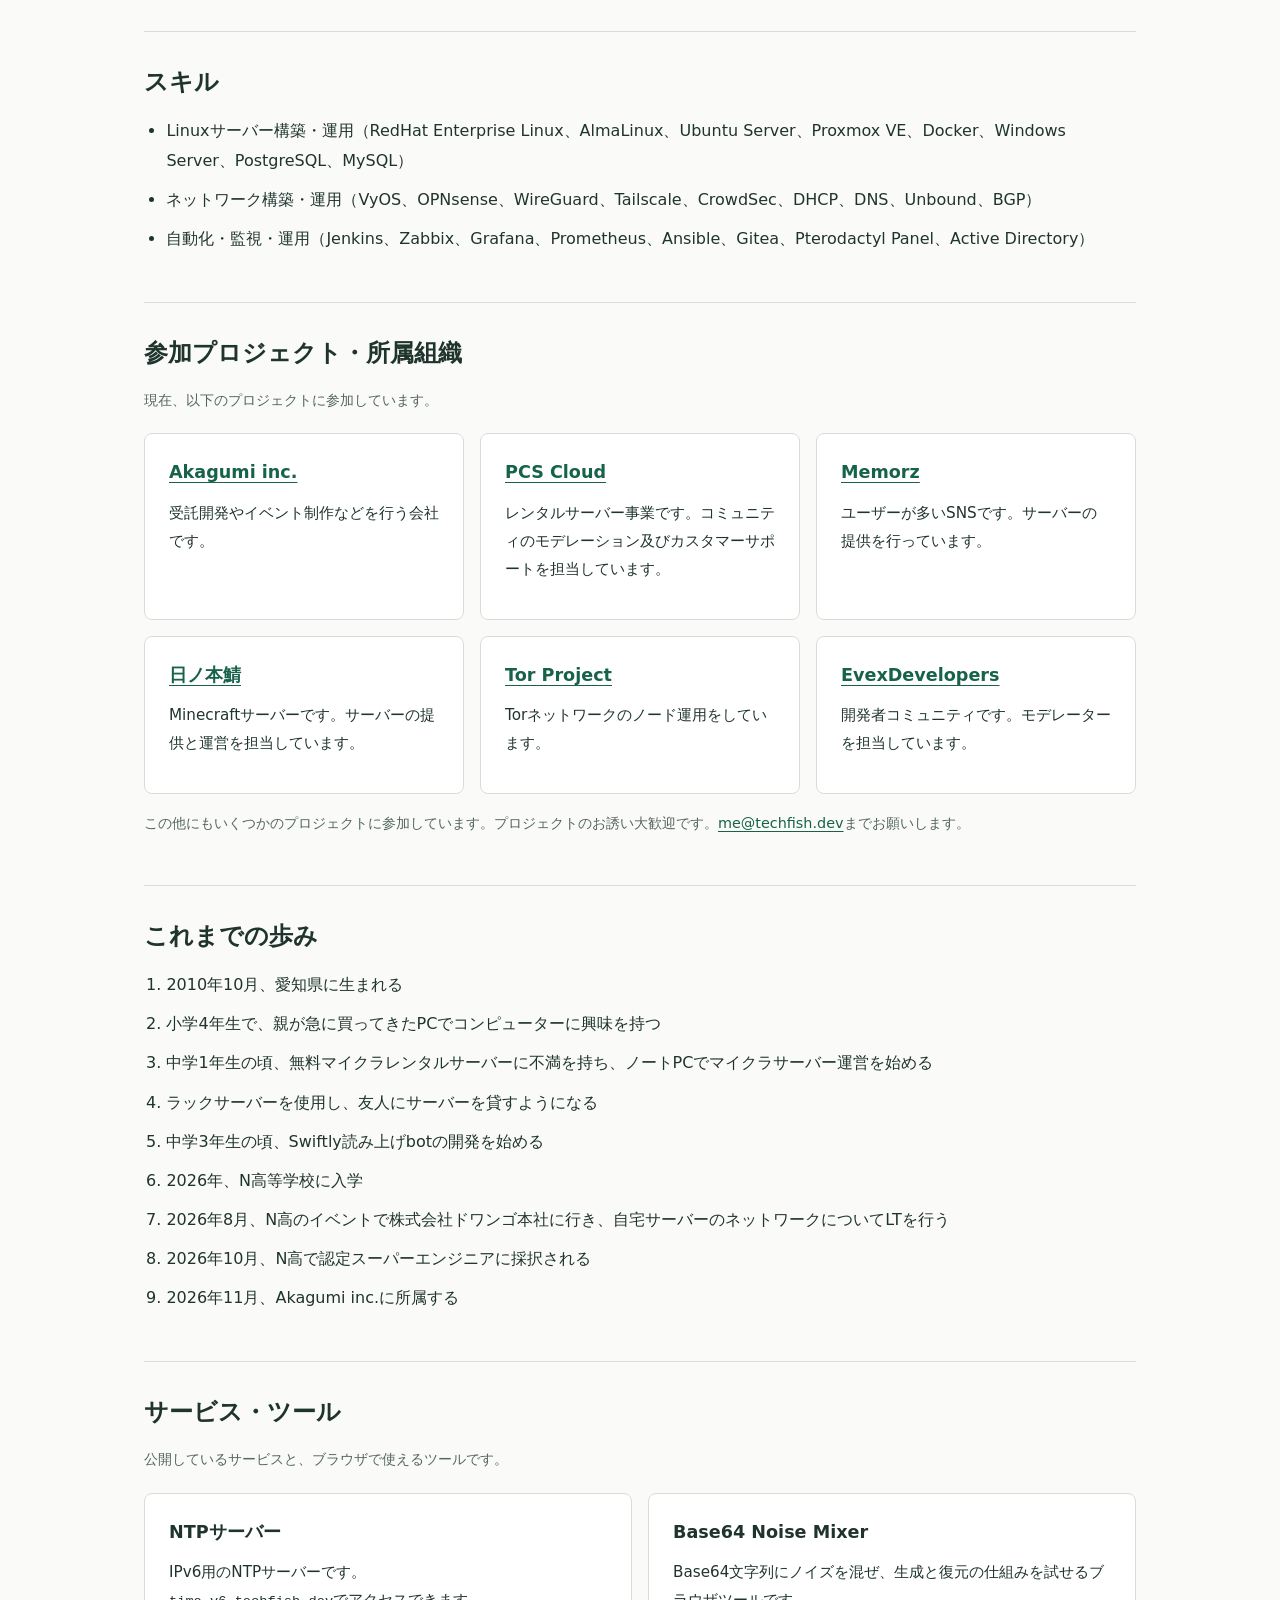
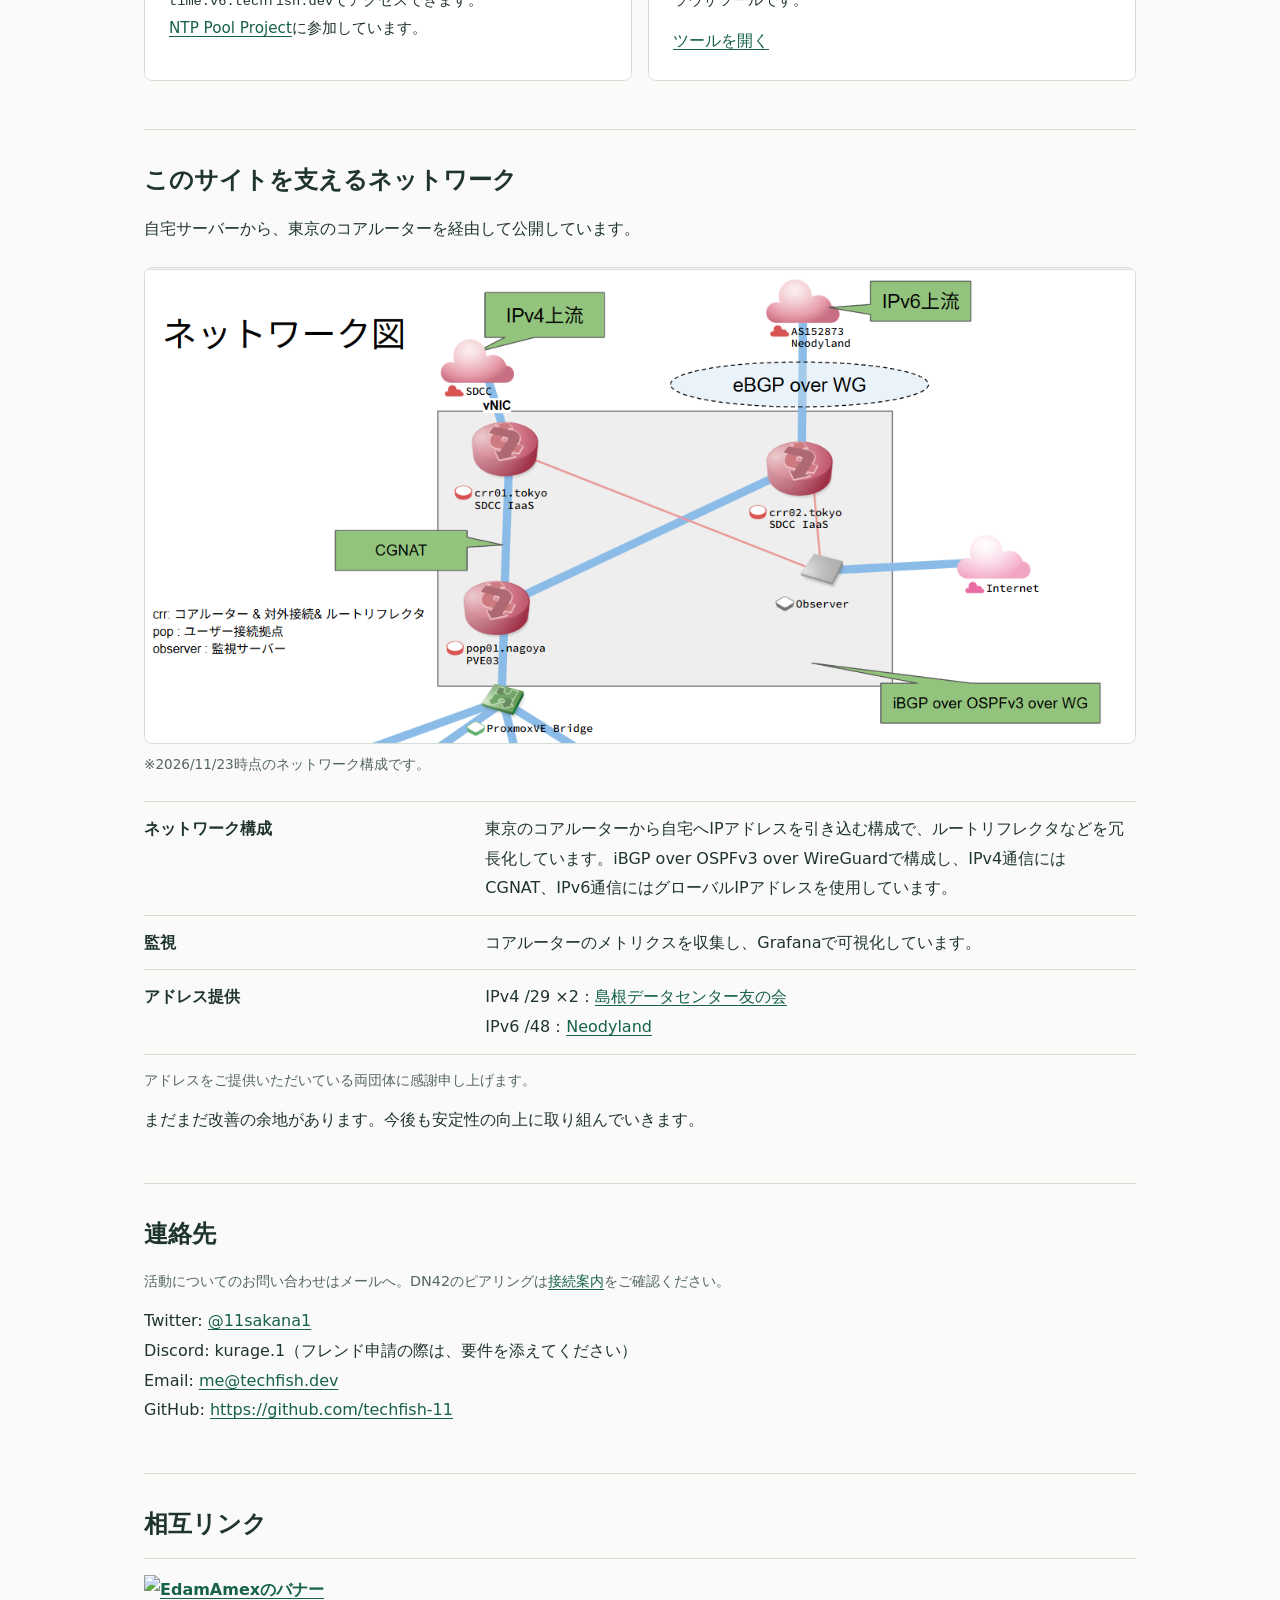
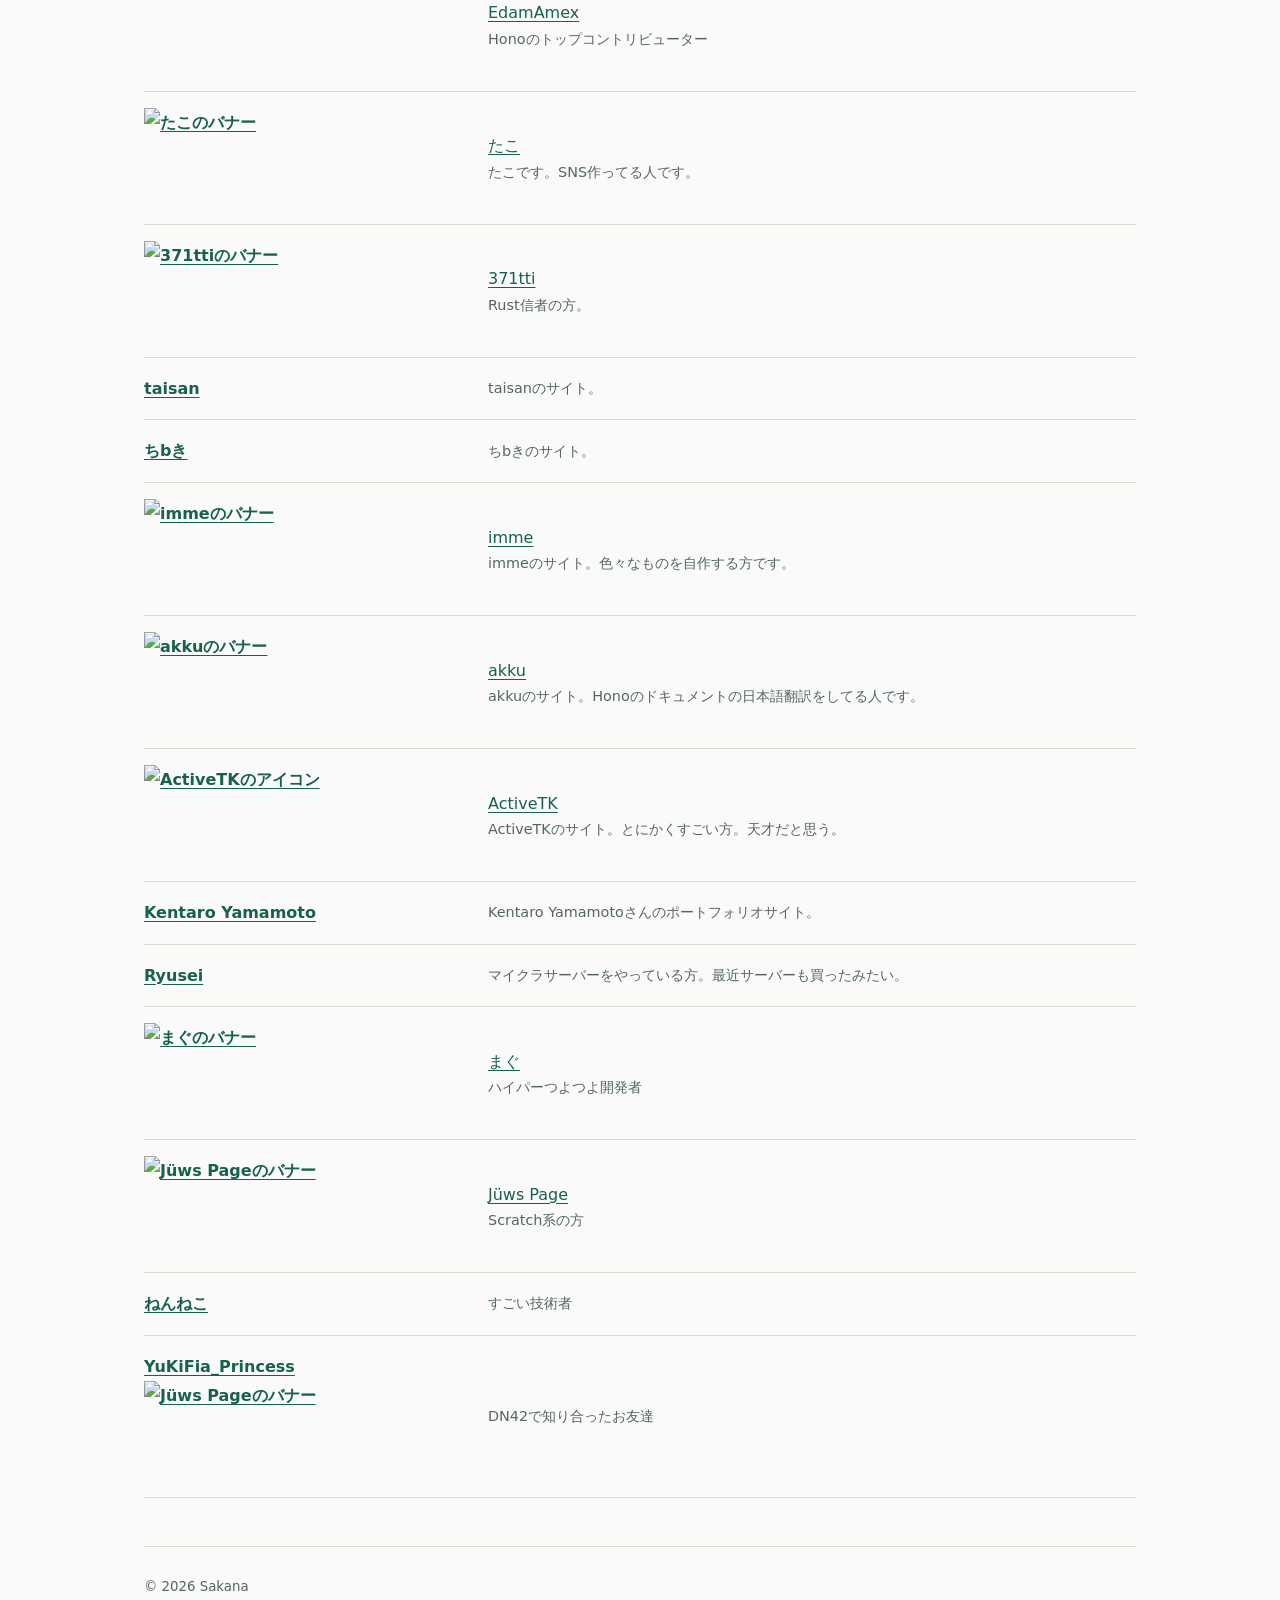
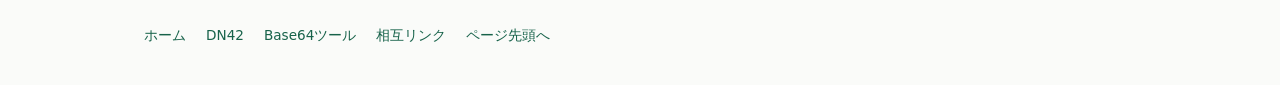
==== commit 8a227a51: "Implement structural updates and optimizations across multiple modules" ====
--- a/index.html
+++ b/index.html
@@ -256,17 +256,33 @@
 
     <section id="network">
       <h2>このサイトを支えるネットワーク</h2>
-      <p>
-        このWebサイトは私の自己紹介や活動内容を紹介するために作成しました。サーバーは自宅に設置しています。<br /><br />
-        各コアルーターは東京に設置されており、ルートリフレクタが冗長化されています。IPv4の通信にはCGNATが使用されており、IPv6の通信はグローバルIPアドレスで行われています。コアルーターから自宅ルーターまでIPアドレスを引き込む構成です。<br /><br />
-        コアルーターではメトリクスを収集し、Grafanaで可視化しています。今後、さらなる安定化のために様々な取り組みを行っていく予定です。詳細なネットワーク構成は公開できませんが、iBGP over OSPFv3 over WireGuardで構成されています。<br />
-      </p>
-      <p>
-        このWebサイトはIPv4 /29アドレスを<a href="https://www.sdconw.com/" target="_blank" rel="noopener noreferrer">島根データセンター友の会</a>様から、IPv6 /48アドレスを<a href="https://neody.ad.jp/" target="_blank" rel="noopener noreferrer">Neodyland</a>様から提供していただき、運用しています。
-        両団体には感謝申し上げます。
-      </p>
-
-      <br />
+      <p>自宅サーバーから、東京のコアルーターを経由して公開しています。</p>
+
+      <figure class="network-diagram">
+        <a href="/images/network-diagram2.png" target="_blank" rel="noopener noreferrer" aria-label="ネットワーク構成図を原寸で開く（新しいタブ）">
+          <img src="/images/network-diagram2.png" width="1258" height="603" alt="IPv4上流のSDCCとIPv6上流のNeodylandから東京のコアルーター2台へ接続し、名古屋の接続拠点と監視サーバーにつながるネットワーク構成図。内部接続はiBGP over OSPFv3 over WireGuard。" loading="lazy" decoding="async">
+        </a>
+        <figcaption>※2026/11/23時点のネットワーク構成です。</figcaption>
+      </figure>
+
+      <dl class="network-details">
+        <div>
+          <dt>ネットワーク構成</dt>
+          <dd>東京のコアルーターから自宅へIPアドレスを引き込む構成で、ルートリフレクタなどを冗長化しています。iBGP over OSPFv3 over WireGuardで構成し、IPv4通信にはCGNAT、IPv6通信にはグローバルIPアドレスを使用しています。</dd>
+        </div>
+        <div>
+          <dt>監視</dt>
+          <dd>コアルーターのメトリクスを収集し、Grafanaで可視化しています。</dd>
+        </div>
+        <div>
+          <dt>アドレス提供</dt>
+          <dd>IPv4 /29 ×2：<a href="https://www.sdconw.com/" target="_blank" rel="noopener noreferrer">島根データセンター友の会</a><br />
+            IPv6 /48：<a href="https://neody.ad.jp/" target="_blank" rel="noopener noreferrer">Neodyland</a></dd>
+        </div>
+      </dl>
+      <p class="note">アドレスをご提供いただいている両団体に感謝申し上げます。</p>
+
+      <p>まだまだ改善の余地があります。今後も安定性の向上に取り組んでいきます。</p>
     </section>
 
     <section id="contact">
--- a/assets/site.css
+++ b/assets/site.css
@@ -125,6 +125,9 @@
 figcaption { margin-top: .5rem; color: var(--muted); font-size: .85rem; }
 code { font-family: ui-monospace, Consolas, monospace; font-size: .9em; }
 .network-details { margin: 1rem 0 0; border-top: 1px solid var(--border); }
+.network-diagram { margin: 1.5rem 0; }
+.network-diagram a { display: block; border: 1px solid var(--border); border-radius: .5rem; background: #fff; overflow: hidden; }
+.network-diagram img { max-width: none; border-radius: 0; }
 .network-details div { display: grid; grid-template-columns: minmax(9rem, 1fr) 2fr; gap: 1rem; padding: .75rem 0; border-bottom: 1px solid var(--border); }
 .network-details dt { font-weight: 700; }
 .network-details dd { min-width: 0; margin: 0; overflow-wrap: anywhere; }
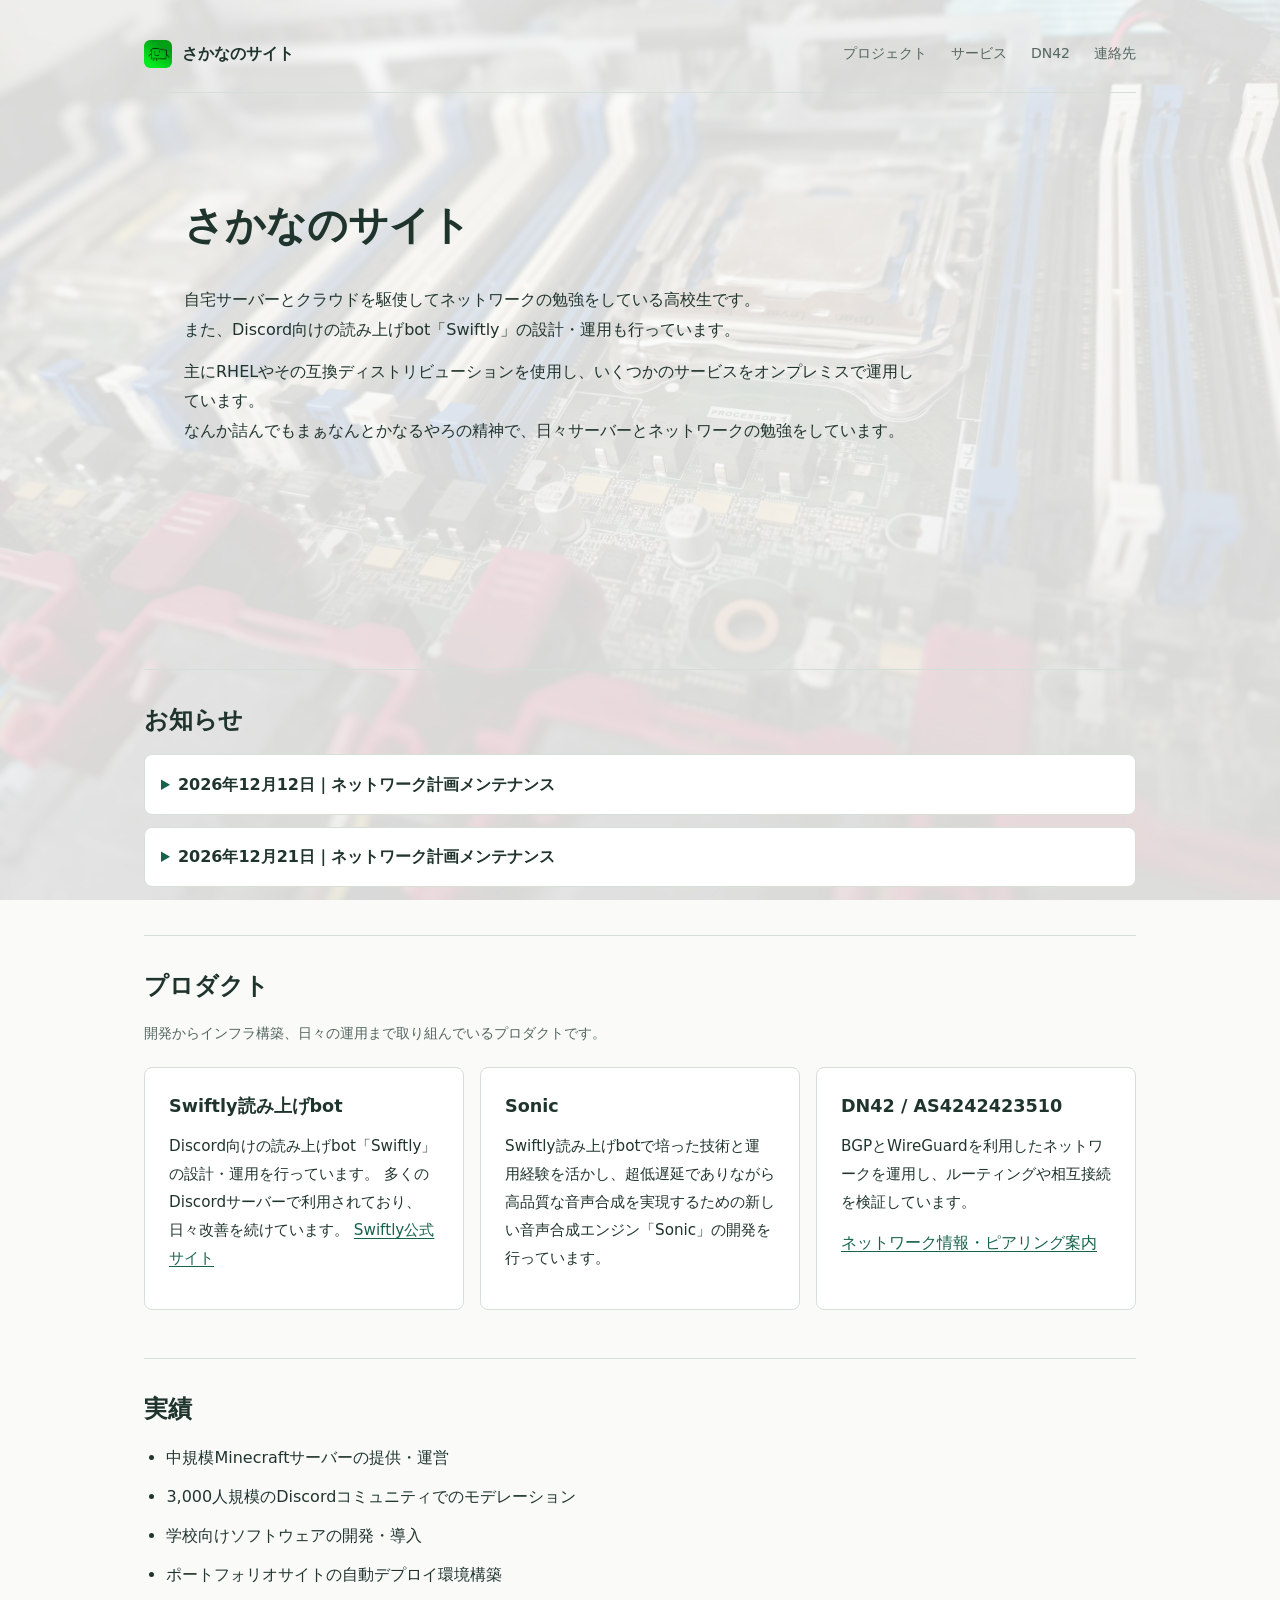
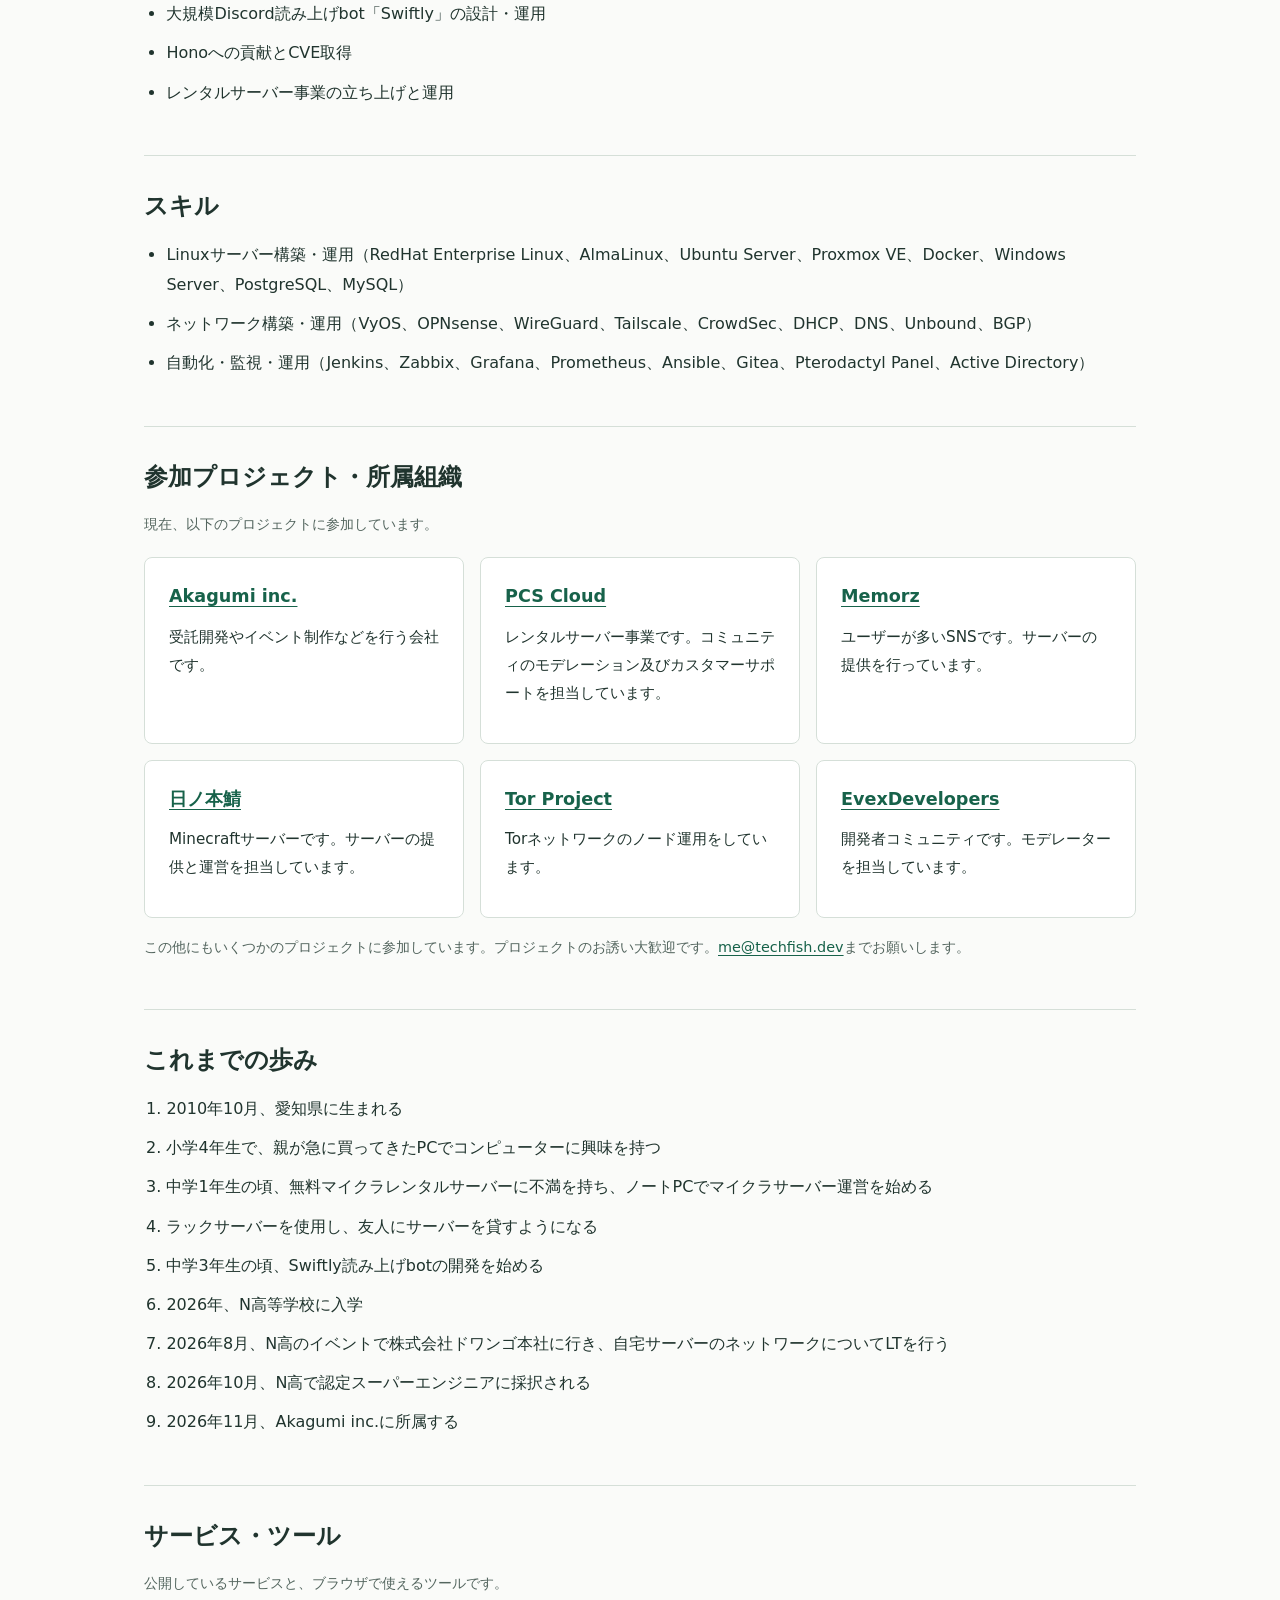
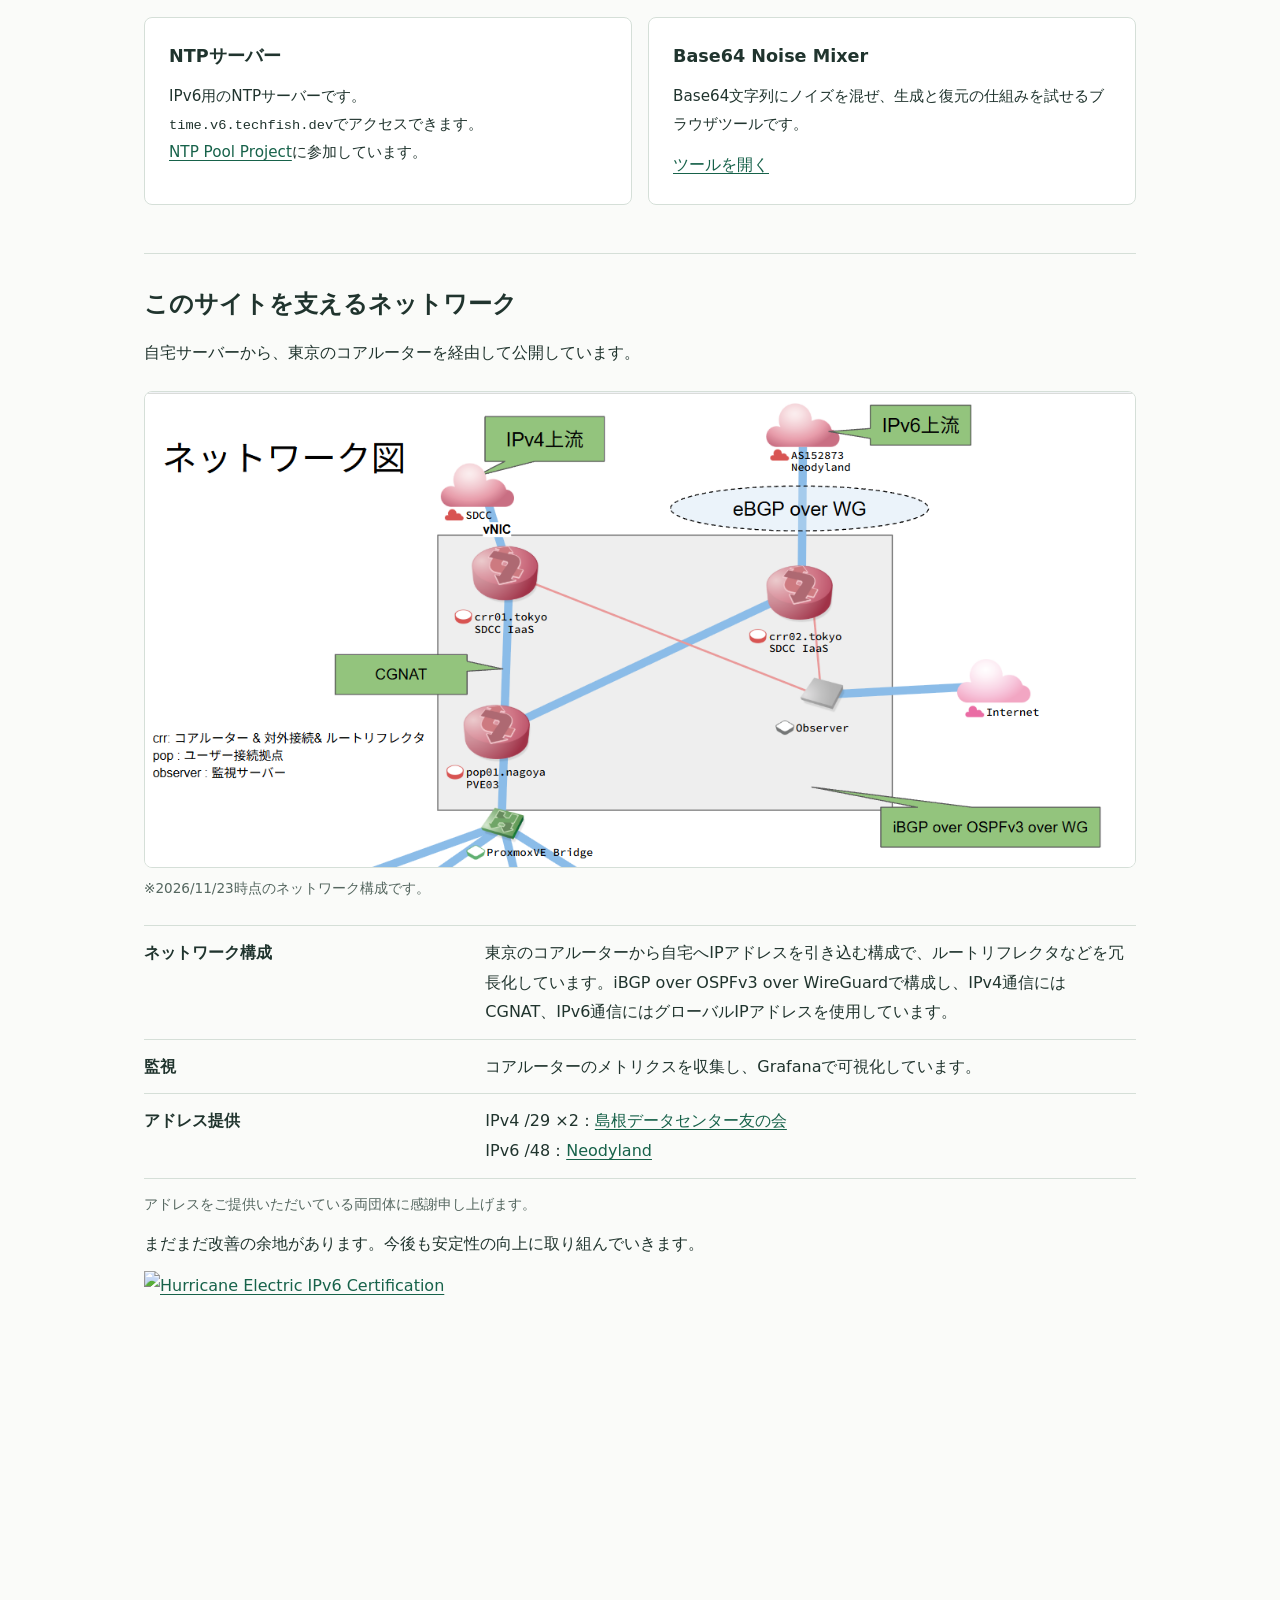
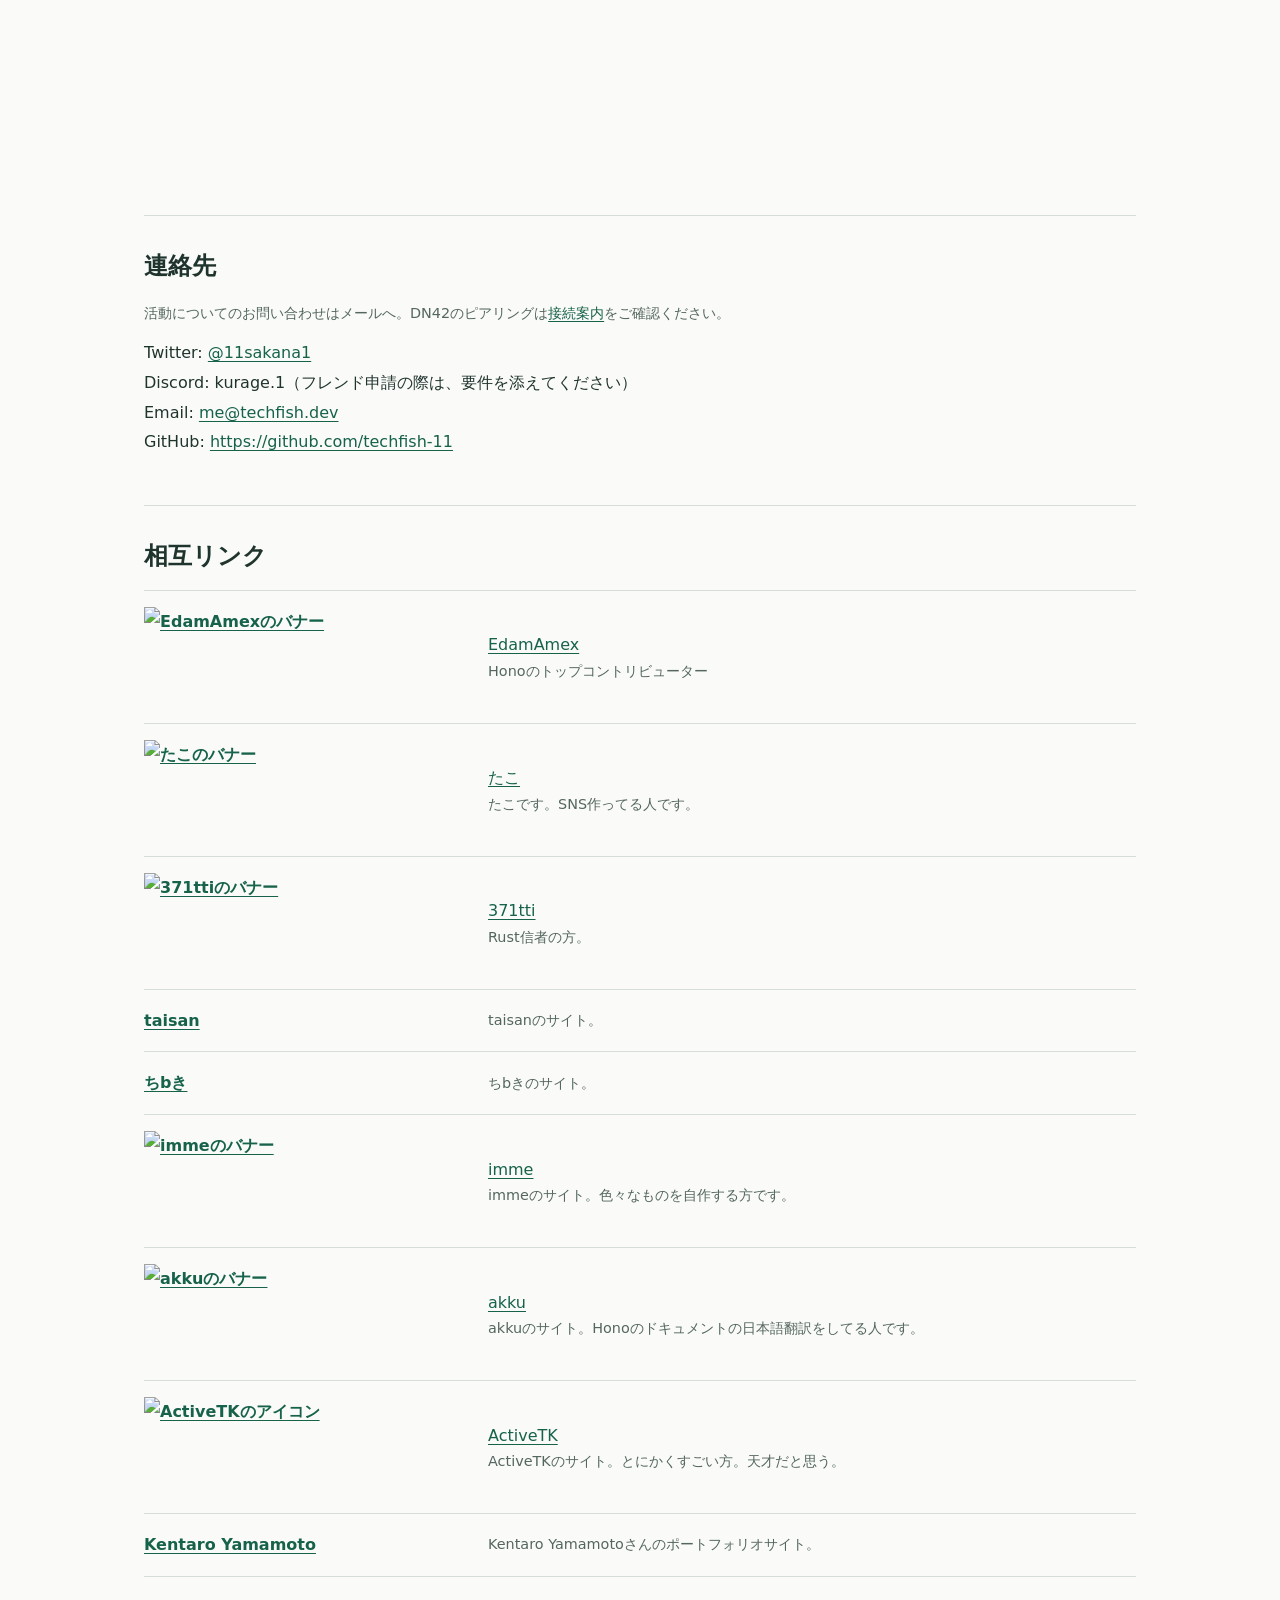
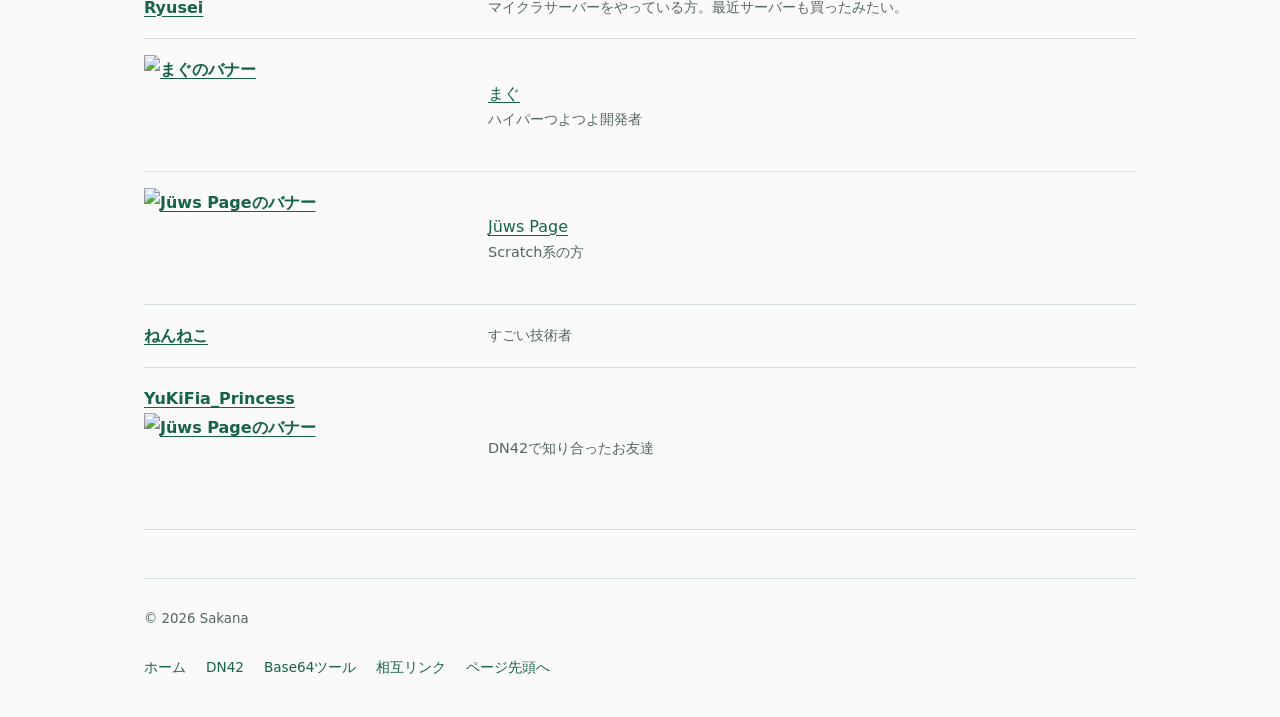
==== commit ca219c92: "バナーを追加し、スタイルを調整" ====
--- a/index.html
+++ b/index.html
@@ -283,6 +283,11 @@
       <p class="note">アドレスをご提供いただいている両団体に感謝申し上げます。</p>
 
       <p>まだまだ改善の余地があります。今後も安定性の向上に取り組んでいきます。</p>
+      <div class="he-banner">
+        <a href="https://ipv6.he.net/certification/" target="_blank" rel="noopener noreferrer">
+          <img src="https://ipv6.he.net/certification/create_badge.php?pass_name=sakana11&amp;badge=3" alt="Hurricane Electric IPv6 Certification" width="300" height="150" loading="lazy" decoding="async">
+        </a>
+      </div>
     </section>
 
     <section id="contact">
--- a/assets/site.css
+++ b/assets/site.css
@@ -95,10 +95,22 @@
 a:focus-visible, summary:focus-visible { outline: 3px solid var(--link); outline-offset: 4px; border-radius: 2px; }
 .eyebrow { color: var(--muted); font-size: .75rem; font-weight: 700; letter-spacing: .16em; }
 .hero {
-  padding: clamp(1.25rem, 4vw, 2.5rem);
+  --hero-padding: clamp(1.25rem, 4vw, 2.5rem);
+  position: relative;
+  padding: var(--hero-padding);
+  padding-bottom: calc(var(--hero-padding) + 100px + 1.5rem);
 }
 .hero h2 { margin: 1rem 0 1.5rem; font-size: clamp(1.9rem, 5vw, 3.3rem); letter-spacing: -.03em; line-height: 1.45; }
 .hero > p:not(.eyebrow) { max-width: 46rem; }
+.hero .he-banner {
+  position: absolute;
+  right: var(--hero-padding);
+  bottom: var(--hero-padding);
+  width: 200px;
+  max-width: calc(100% - var(--hero-padding) - var(--hero-padding));
+}
+.he-banner a { display: block; }
+.he-banner img { display: block; width: 100%; height: auto; }
 .hero-actions { display: flex; flex-wrap: wrap; gap: .75rem; margin: 1.75rem 0 2rem; }
 .button { display: inline-flex; align-items: center; justify-content: center; min-height: 44px; padding: .6rem 1.2rem; border: 1px solid var(--link); border-radius: .4rem; background: var(--link); color: var(--background); font-weight: 650; text-decoration: none; }
 .button--secondary { color: var(--link); background: transparent; }
